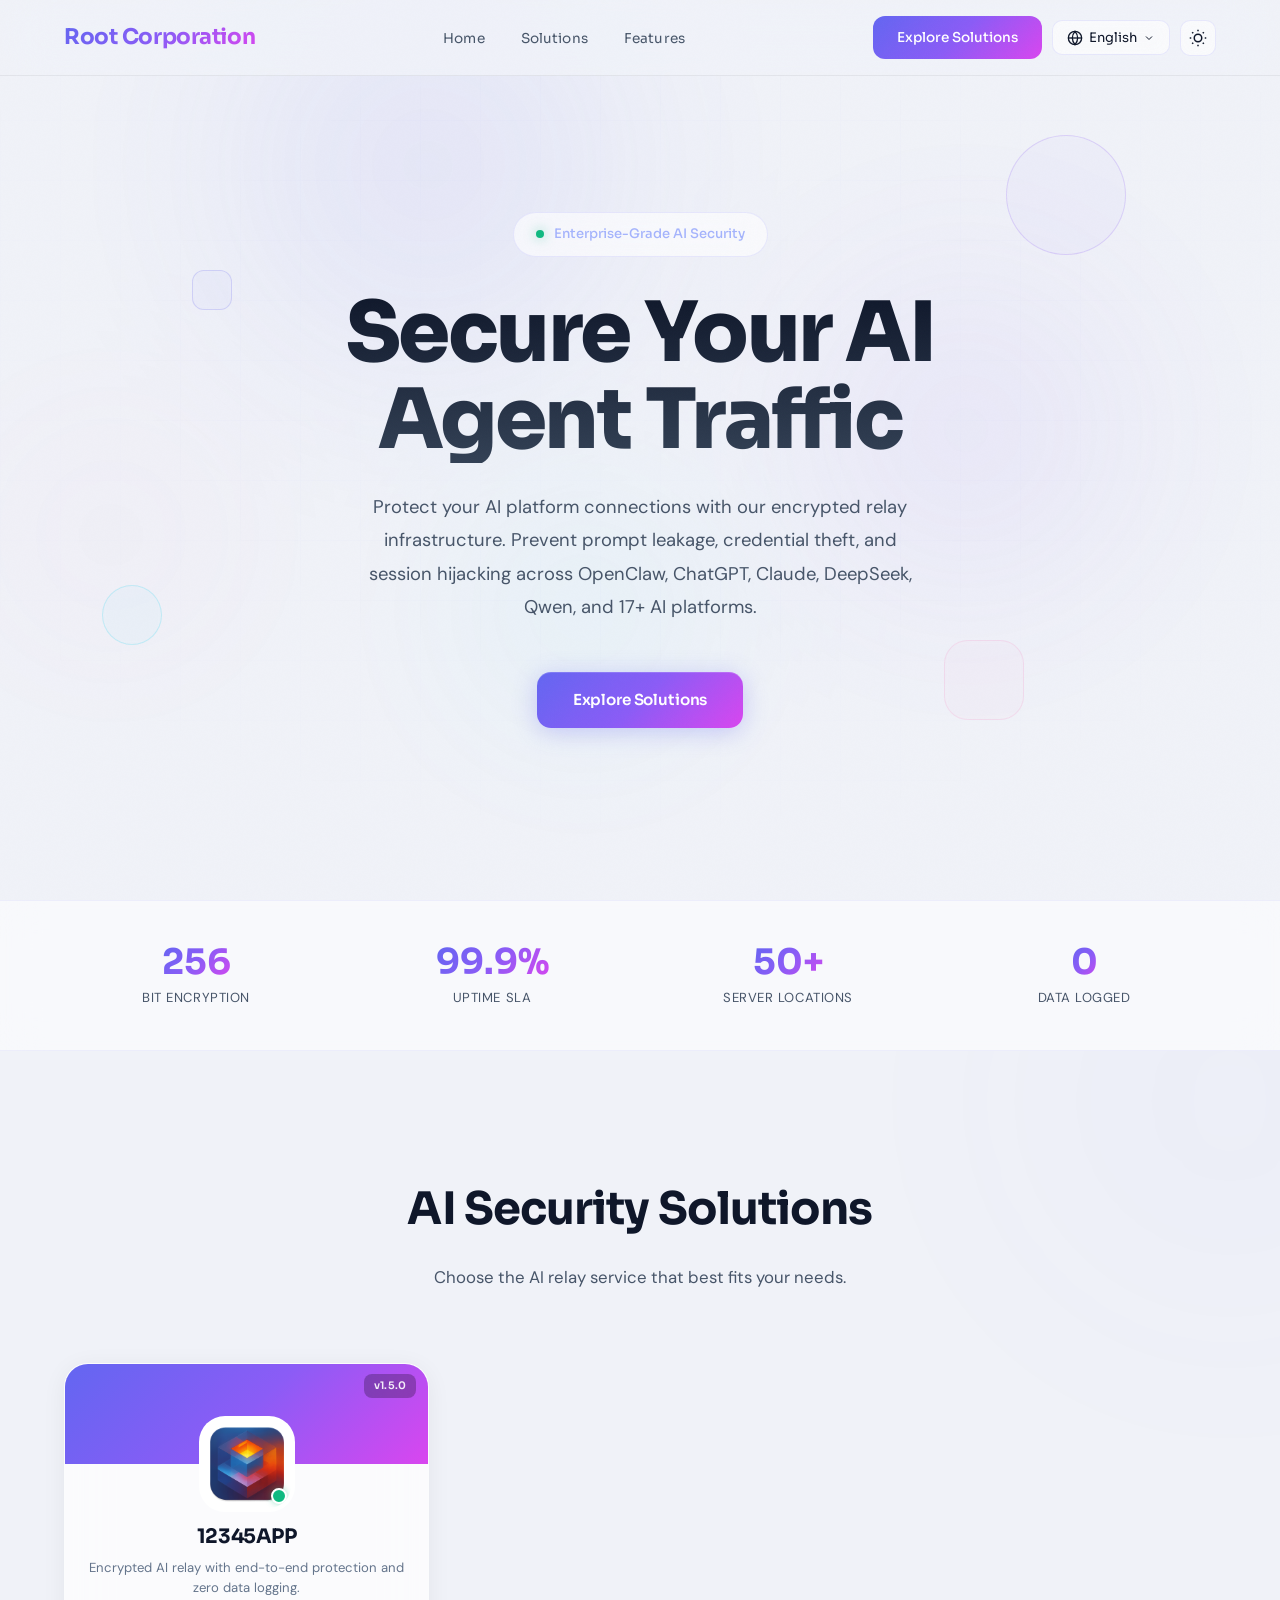
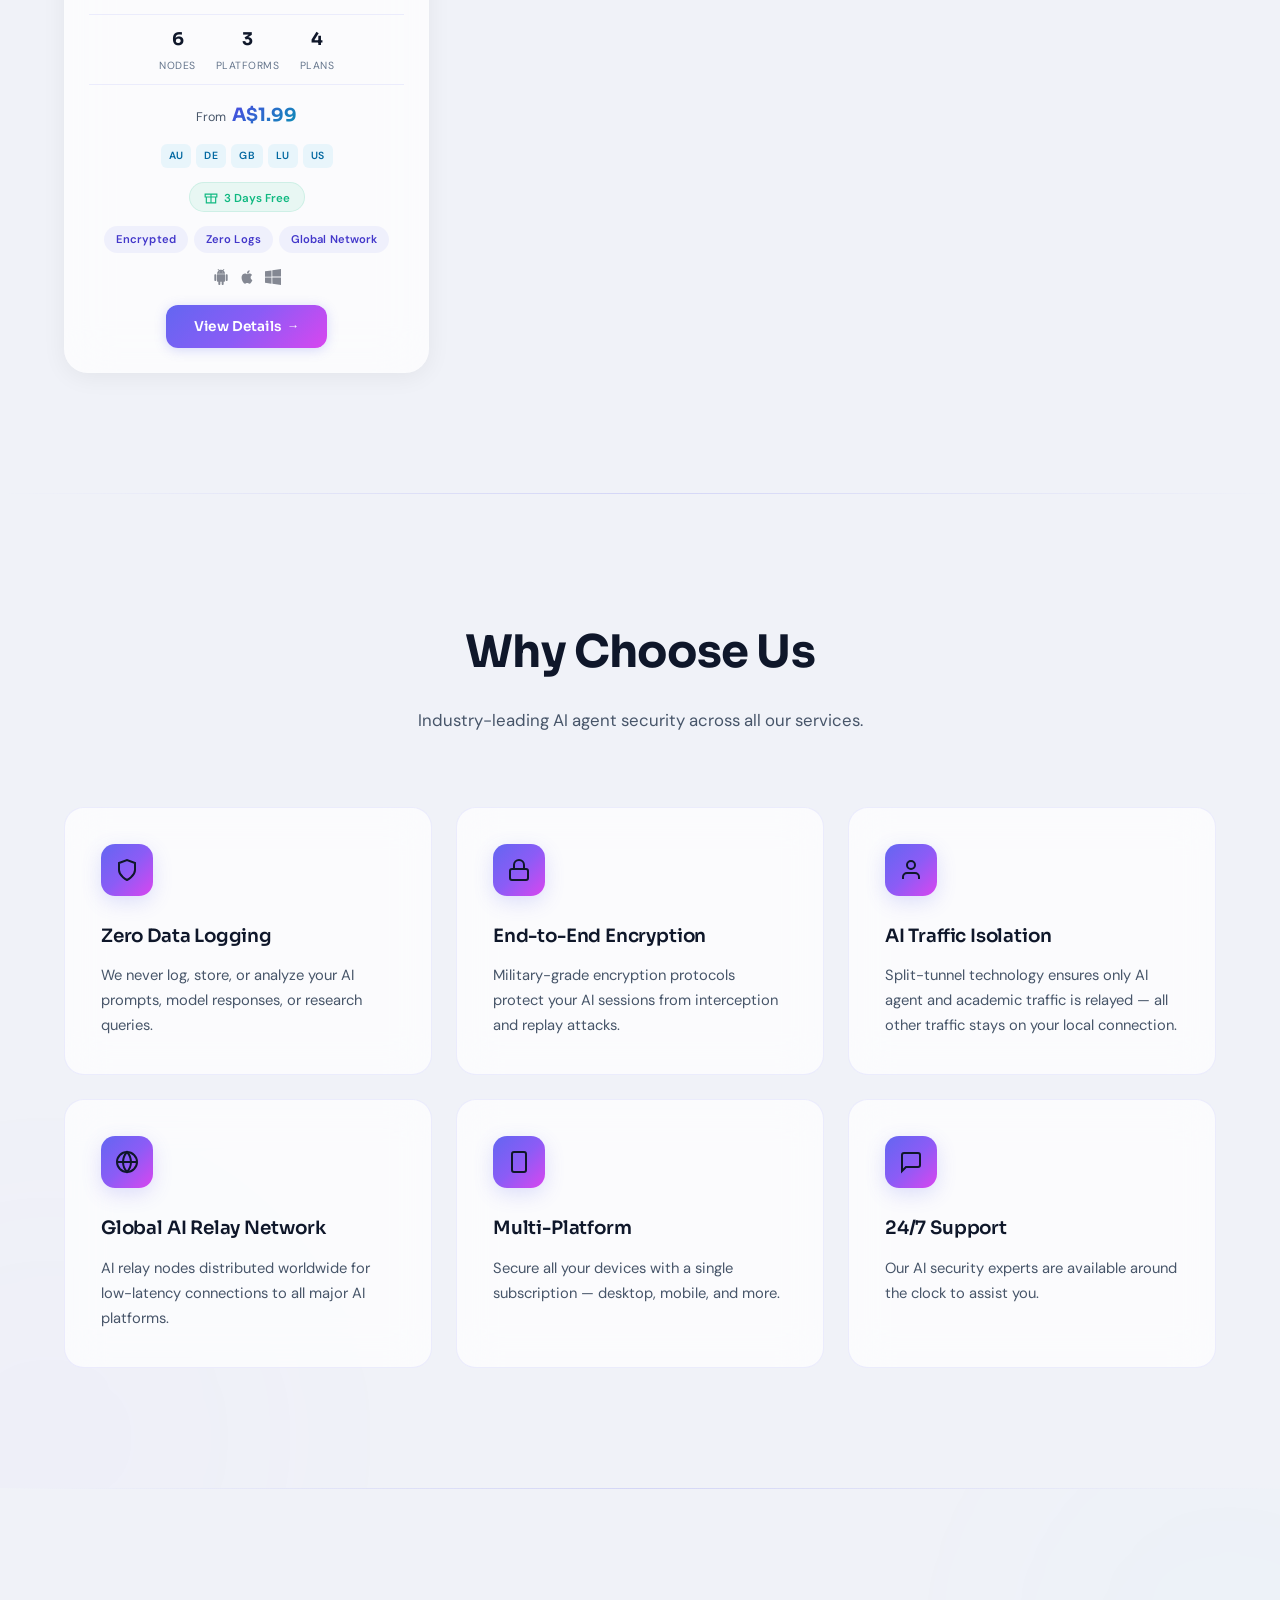
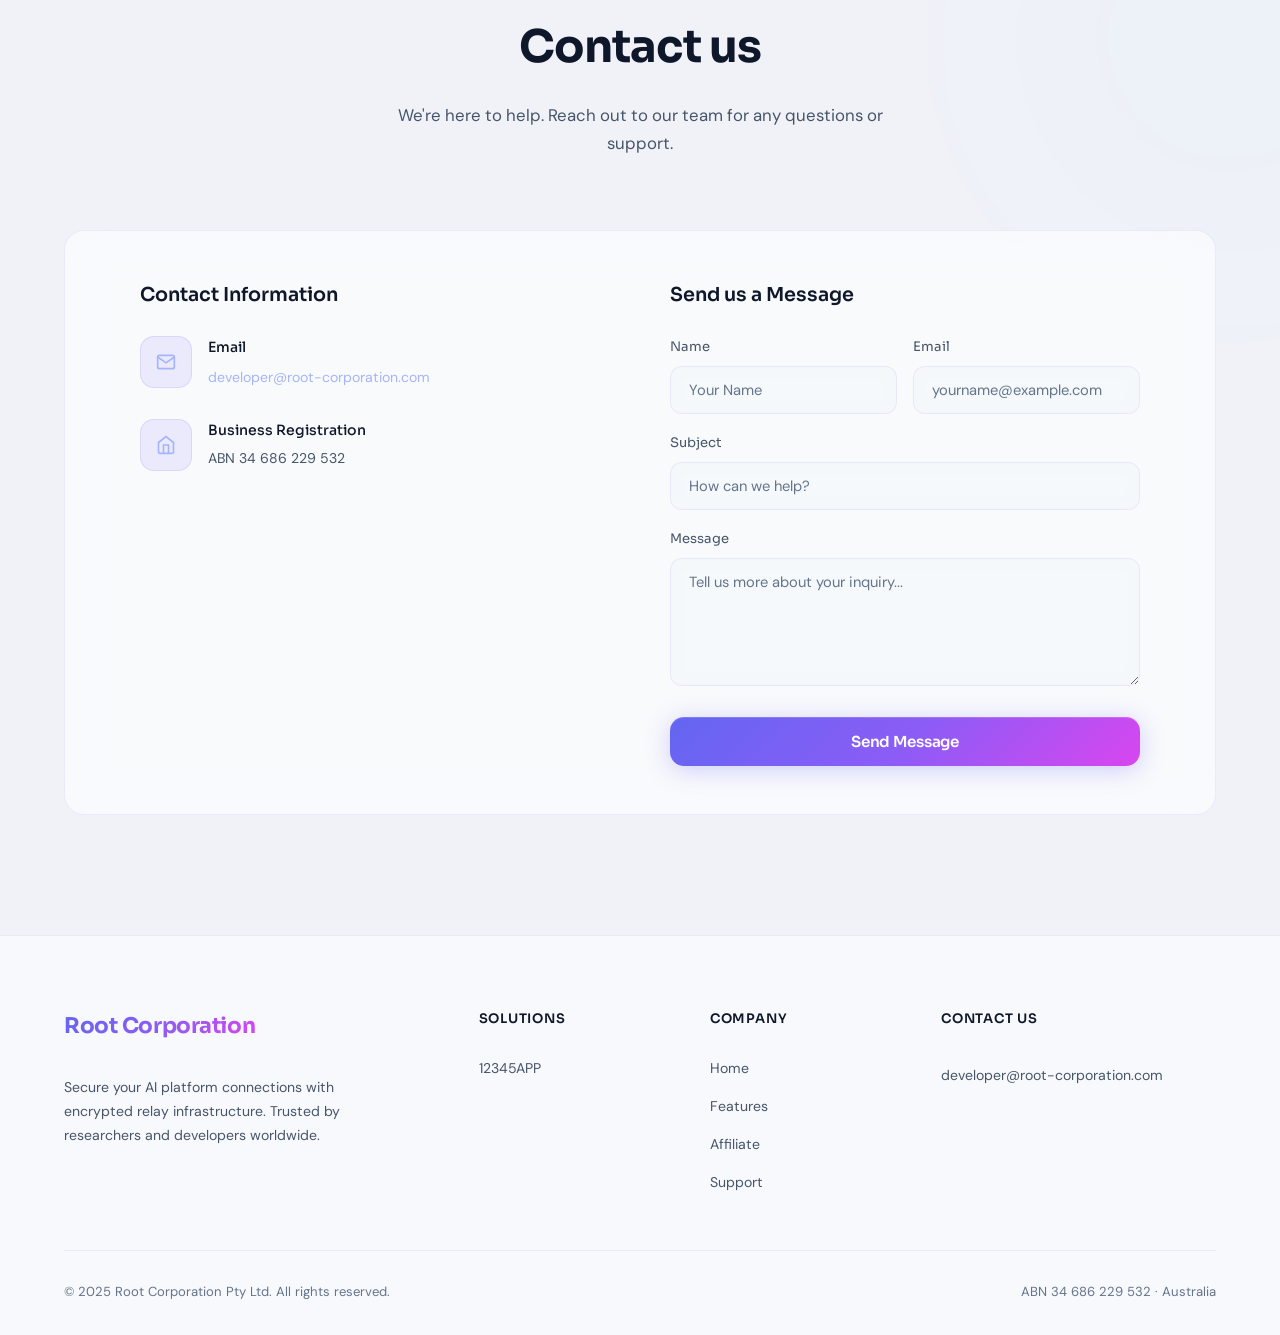
==== index.html @ 3317cfd2 "init" ====
<!DOCTYPE html>
<html lang="en">
<head>
    <meta charset="UTF-8">
    <meta name="viewport" content="width=device-width, initial-scale=1.0">
    <script>(function(){var t=localStorage.getItem('theme');if(!t){t=window.matchMedia('(prefers-color-scheme:light)').matches?'light':'dark'}document.documentElement.setAttribute('data-theme',t)})()</script>
    <title>Root Corporation - Privacy Protection Services</title>
    <link rel="icon" type="image/svg+xml" href="assets/logo.svg">
    <link rel="preconnect" href="https://fonts.googleapis.com">
    <link rel="preconnect" href="https://fonts.gstatic.com" crossorigin>
    <link href="https://fonts.googleapis.com/css2?family=Sora:wght@300;400;500;600;700;800&family=DM+Sans:ital,opsz,wght@0,9..40,300;0,9..40,400;0,9..40,500;1,9..40,300;1,9..40,400&display=swap" rel="stylesheet">
    <link rel="stylesheet" href="assets/shared.css">
    <style>
/* Light theme overrides (page-specific) */
[data-theme="light"] .trust-strip { background: rgba(255,255,255,0.5); border-color: rgba(99,102,241,0.08); }
[data-theme="light"] .feature-card,
[data-theme="light"] .app-card { background: rgba(255,255,255,0.7); }
[data-theme="light"] .contact-glass { background: rgba(255,255,255,0.6); }

/* Page-specific aurora blobs */
.aurora-blob-3 {
    width: 400px;
    height: 400px;
    background: radial-gradient(circle, rgba(34, 211, 238, 0.2) 0%, transparent 70%);
    bottom: 10%;
    left: 30%;
    animation: aurora3 20s ease-in-out infinite;
}

.aurora-blob-4 {
    width: 350px;
    height: 350px;
    background: radial-gradient(circle, rgba(244, 114, 182, 0.15) 0%, transparent 70%);
    top: 40%;
    left: -5%;
    animation: aurora4 25s ease-in-out infinite;
}

@keyframes aurora3 {
    0%, 100% { transform: translate(0, 0) scale(1); }
    33% { transform: translate(50px, -40px) scale(1.05); }
    66% { transform: translate(-60px, 20px) scale(1.1); }
}
@keyframes aurora4 {
    0%, 100% { transform: translate(0, 0) scale(1); }
    50% { transform: translate(70px, -50px) scale(1.2); }
}

/* Floating shapes */
.hero-shapes {
    position: absolute;
    inset: 0;
    pointer-events: none;
}

.float-shape {
    position: absolute;
    border-radius: 50%;
    border: 1px solid rgba(99, 102, 241, 0.15);
    backdrop-filter: blur(2px);
}

.float-shape-1 {
    width: 120px; height: 120px;
    top: 15%; right: 12%;
    animation: float1 12s ease-in-out infinite;
    border-color: rgba(139, 92, 246, 0.2);
    background: rgba(139, 92, 246, 0.03);
}
.float-shape-2 {
    width: 60px; height: 60px;
    top: 65%; left: 8%;
    animation: float2 10s ease-in-out infinite;
    border-color: rgba(34, 211, 238, 0.2);
    background: rgba(34, 211, 238, 0.03);
}
.float-shape-3 {
    width: 80px; height: 80px;
    bottom: 20%; right: 20%;
    animation: float3 14s ease-in-out infinite;
    border-color: rgba(244, 114, 182, 0.15);
    background: rgba(244, 114, 182, 0.03);
    border-radius: 24px;
}
.float-shape-4 {
    width: 40px; height: 40px;
    top: 30%; left: 15%;
    animation: float4 8s ease-in-out infinite;
    border-color: rgba(99, 102, 241, 0.2);
    background: rgba(99, 102, 241, 0.03);
    border-radius: 12px;
}

@keyframes float1 {
    0%, 100% { transform: translateY(0) rotate(0deg); }
    50% { transform: translateY(-30px) rotate(10deg); }
}
@keyframes float2 {
    0%, 100% { transform: translateY(0) rotate(0deg); }
    50% { transform: translateY(-20px) rotate(-15deg); }
}
@keyframes float3 {
    0%, 100% { transform: translateY(0) rotate(0deg); }
    50% { transform: translateY(-25px) rotate(8deg); }
}
@keyframes float4 {
    0%, 100% { transform: translateY(0) rotate(0deg); }
    50% { transform: translateY(-15px) rotate(-12deg); }
}

/* Hero Actions (page-specific) */
.hero-actions {
    display: flex;
    gap: 16px;
    justify-content: center;
    flex-wrap: wrap;
    animation: heroActions 1s ease-out 0.8s both;
}

@keyframes heroActions {
    from { opacity: 0; transform: translateY(20px); }
    to { opacity: 1; transform: translateY(0); }
}

/* Trust Strip */
.trust-strip {
    position: relative;
    padding: 40px 0;
    background: var(--glass);
    border-top: 1px solid var(--glass-border);
    border-bottom: 1px solid var(--glass-border);
    backdrop-filter: blur(20px);
    -webkit-backdrop-filter: blur(20px);
    overflow: hidden;
}

.trust-grid {
    display: grid;
    grid-template-columns: repeat(4, 1fr);
    gap: 32px;
    text-align: center;
}

.trust-item {
    display: flex;
    flex-direction: column;
    align-items: center;
    gap: 4px;
}

.trust-number {
    font-family: var(--font-display);
    font-size: 2.2rem;
    font-weight: 700;
    background: var(--gradient-1);
    -webkit-background-clip: text;
    -webkit-text-fill-color: transparent;
    background-clip: text;
    line-height: 1.2;
}

.trust-label {
    font-size: 0.82rem;
    color: var(--text-muted);
    font-weight: 400;
    letter-spacing: 0.04em;
    text-transform: uppercase;
}

/* Apps Grid */
#apps {
    background: transparent;
    overflow: hidden;
}

.apps-grid {
    display: grid;
    grid-template-columns: repeat(auto-fill, minmax(320px, 1fr));
    gap: 28px;
}

.app-card {
    position: relative;
    background: var(--bg-card);
    backdrop-filter: blur(24px);
    -webkit-backdrop-filter: blur(24px);
    border: 1px solid rgba(255, 255, 255, 0.06);
    border-radius: 24px;
    padding: 0;
    transition: all 0.45s cubic-bezier(0.4, 0, 0.2, 1);
    cursor: pointer;
    text-decoration: none;
    color: inherit;
    display: flex;
    flex-direction: column;
    align-items: center;
    overflow: hidden;
}

/* Animated gradient border on hover */
.app-card::before {
    content: '';
    position: absolute;
    inset: 0;
    border-radius: 24px;
    padding: 1.5px;
    background: conic-gradient(from var(--card-angle, 0deg), #6366f1, #8b5cf6, #d946ef, #22d3ee, #6366f1);
    mask: linear-gradient(#fff 0 0) content-box, linear-gradient(#fff 0 0);
    -webkit-mask: linear-gradient(#fff 0 0) content-box, linear-gradient(#fff 0 0);
    mask-composite: exclude;
    -webkit-mask-composite: xor;
    opacity: 0;
    transition: opacity 0.5s;
    animation: cardBorderSpin 4s linear infinite;
}

@keyframes cardBorderSpin {
    to { --card-angle: 360deg; }
}

@property --card-angle {
    syntax: '<angle>';
    initial-value: 0deg;
    inherits: false;
}

/* Mouse-follow spotlight */
.app-card::after {
    content: '';
    position: absolute;
    top: -50%;
    left: -50%;
    width: 200%;
    height: 200%;
    background: radial-gradient(circle at var(--mouse-x, 50%) var(--mouse-y, 50%), rgba(99, 102, 241, 0.08) 0%, transparent 50%);
    pointer-events: none;
    opacity: 0;
    transition: opacity 0.3s;
}

/* Shimmer sweep */
.app-card-shimmer {
    position: absolute;
    inset: 0;
    overflow: hidden;
    border-radius: 24px;
    pointer-events: none;
    z-index: 2;
}
.app-card-shimmer::after {
    content: '';
    position: absolute;
    top: 0;
    left: -100%;
    width: 60%;
    height: 100%;
    background: linear-gradient(90deg, transparent, rgba(99, 102, 241, 0.06), transparent);
    transform: skewX(-15deg);
}
.app-card:hover .app-card-shimmer::after {
    animation: shimmerSweep 1.2s ease-out;
}
@keyframes shimmerSweep {
    to { left: 200%; }
}

.app-card:hover {
    transform: translateY(-6px) scale(1.01);
    border-color: rgba(99, 102, 241, 0.1);
    box-shadow: 0 24px 64px -12px rgba(99, 102, 241, 0.15), 0 8px 20px -8px rgba(0,0,0,0.2);
}
.app-card:hover::before { opacity: 1; }
.app-card:hover::after { opacity: 1; }

/* Gradient banner header */
.app-card-banner {
    width: 100%;
    height: 100px;
    position: relative;
    z-index: 0;
}
.app-card:nth-child(3n+1) .app-card-banner { background: var(--gradient-1); }
.app-card:nth-child(3n+2) .app-card-banner { background: var(--gradient-2); }
.app-card:nth-child(3n+3) .app-card-banner { background: var(--gradient-3); }

/* Logo overlapping banner */
.app-card-logo {
    margin-top: -44px;
    position: relative;
    z-index: 1;
    display: flex;
    justify-content: center;
}

.app-icon {
    width: 88px;
    height: 88px;
    min-width: 88px;
    background: var(--bg-card-solid);
    border-radius: 22px;
    display: flex;
    align-items: center;
    justify-content: center;
    font-size: 2.2rem;
    overflow: hidden;
    box-shadow: 0 0 0 4px var(--bg-card-solid);
    transition: all 0.45s cubic-bezier(0.4, 0, 0.2, 1);
    position: relative;
    z-index: 1;
}
/* Gradient backdrop only for SVG fallback icons, not real logos */
.app-icon:has(svg) {
    background: var(--gradient-1);
}

.app-card:hover .app-icon {
    transform: scale(1.08) rotate(-3deg);
    box-shadow: 0 0 0 4px var(--bg-card-solid), 0 4px 16px rgba(99, 102, 241, 0.12);
}

.app-icon img {
    width: 100%;
    height: 100%;
    object-fit: cover;
}

.app-card-body {
    flex: 1;
    min-width: 0;
    position: relative;
    z-index: 1;
    text-align: center;
    padding: 16px 24px 24px;
}

.app-card h3 {
    font-family: var(--font-display);
    font-size: 1.25rem;
    font-weight: 700;
    margin-bottom: 8px;
    letter-spacing: -0.02em;
    line-height: 1.3;
}

.app-card .app-desc {
    font-size: 0.82rem;
    color: var(--text-dim);
    margin-bottom: 16px;
    line-height: 1.5;
}

.app-card .app-hash { font-family: 'DM Mono', monospace; font-size: 0.7rem; color: var(--text-dim); word-break: break-all; margin-bottom: 12px; }

/* Feature badges */
.app-badges {
    display: flex;
    flex-wrap: wrap;
    justify-content: center;
    gap: 6px;
    margin-bottom: 16px;
}
.app-badge {
    font-size: 0.7rem;
    font-weight: 600;
    padding: 4px 12px;
    border-radius: 50px;
    background: rgba(99, 102, 241, 0.1);
    color: #a5b4fc;
    letter-spacing: 0.01em;
    white-space: nowrap;
}

/* Platform icons */
.app-platforms {
    display: flex;
    justify-content: center;
    gap: 10px;
    margin-bottom: 20px;
    opacity: 0.5;
}
.app-platforms svg {
    width: 16px;
    height: 16px;
}

/* Version tag on banner */
.app-version-tag {
    position: absolute;
    top: 10px;
    right: 12px;
    font-family: var(--font-display);
    font-size: 0.65rem;
    font-weight: 600;
    padding: 3px 10px;
    border-radius: 8px;
    background: rgba(0, 0, 0, 0.35);
    color: rgba(255, 255, 255, 0.9);
    backdrop-filter: blur(8px);
    letter-spacing: 0.02em;
    z-index: 1;
}

/* Stats row */
.app-stats-row {
    display: flex;
    justify-content: center;
    gap: 20px;
    margin-bottom: 14px;
    padding: 10px 0;
    border-top: 1px solid var(--border);
    border-bottom: 1px solid var(--border);
}
.app-stat {
    display: flex;
    flex-direction: column;
    align-items: center;
    gap: 2px;
}
.app-stat-value {
    font-family: var(--font-display);
    font-size: 1.1rem;
    font-weight: 700;
    color: var(--text);
}
.app-stat-label {
    font-size: 0.65rem;
    color: var(--text-dim);
    text-transform: uppercase;
    letter-spacing: 0.05em;
}

/* Pricing highlight */
.app-price-highlight {
    display: flex;
    align-items: baseline;
    justify-content: center;
    gap: 6px;
    margin-bottom: 14px;
    font-size: 0.78rem;
    color: var(--text-muted);
}
.app-price-value {
    font-family: var(--font-display);
    font-size: 1.15rem;
    font-weight: 700;
    background: var(--gradient-3);
    -webkit-background-clip: text;
    -webkit-text-fill-color: transparent;
    background-clip: text;
}

/* Server location badges */
.app-server-badges {
    display: flex;
    flex-wrap: wrap;
    justify-content: center;
    gap: 5px;
    margin-bottom: 14px;
}
.app-node-badge {
    font-size: 0.65rem;
    font-weight: 600;
    padding: 3px 8px;
    border-radius: 6px;
    background: rgba(34, 211, 238, 0.1);
    color: var(--accent);
    letter-spacing: 0.04em;
    text-transform: uppercase;
}
.app-node-more {
    font-size: 0.65rem;
    font-weight: 500;
    padding: 3px 8px;
    border-radius: 6px;
    background: rgba(99, 102, 241, 0.08);
    color: var(--text-dim);
}

/* Bonus teaser */
.app-bonus-teaser {
    display: inline-flex;
    align-items: center;
    gap: 6px;
    margin-bottom: 14px;
    padding: 7px 14px;
    border-radius: 50px;
    background: rgba(16, 185, 129, 0.1);
    border: 1px solid rgba(16, 185, 129, 0.15);
}
.app-bonus-teaser svg {
    flex-shrink: 0;
    width: 14px;
    height: 14px;
    display: block;
    color: var(--success);
}
.app-bonus-text {
    font-size: 0.72rem;
    font-weight: 600;
    color: var(--success);
    line-height: 1;
    transform: translateY(2px);
}

/* CTA button */
.app-card .app-cta {
    display: inline-flex;
    align-items: center;
    justify-content: center;
    gap: 6px;
    color: #fff;
    font-family: var(--font-display);
    font-weight: 600;
    font-size: 0.85rem;
    padding: 10px 28px;
    border-radius: 12px;
    background: var(--gradient-1);
    border: none;
    transition: all 0.3s cubic-bezier(0.4, 0, 0.2, 1);
    letter-spacing: 0.01em;
    box-shadow: 0 2px 12px rgba(99, 102, 241, 0.25);
}
.app-card .app-cta::after {
    content: '\2192';
    transition: transform 0.3s cubic-bezier(0.4, 0, 0.2, 1);
    font-size: 0.9em;
}
.app-card:hover .app-cta {
    box-shadow: 0 4px 20px rgba(99, 102, 241, 0.4);
    filter: brightness(1.1);
}
.app-card:hover .app-cta::after { transform: translateX(4px); }

/* Status dot on card */
.app-card .app-icon::after {
    content: '';
    position: absolute;
    bottom: 4px;
    right: 4px;
    width: 12px;
    height: 12px;
    border-radius: 50%;
    background: var(--success);
    border: 2px solid var(--bg-card-solid);
    box-shadow: 0 0 6px rgba(16, 185, 129, 0.4);
    z-index: 2;
}

/* Light theme card overrides */
[data-theme="light"] .app-badge {
    background: rgba(99, 102, 241, 0.08);
    color: #4338ca;
}
[data-theme="light"] .app-card .app-icon {
    box-shadow: 0 0 0 4px #ffffff;
}
[data-theme="light"] .app-card:hover .app-icon {
    box-shadow: 0 0 0 4px #ffffff, 0 4px 16px rgba(99, 102, 241, 0.12);
}
[data-theme="light"] .app-card {
    box-shadow: 0 4px 24px rgba(0,0,0,0.06);
}
[data-theme="light"] .app-node-badge {
    background: rgba(14, 165, 233, 0.08);
    color: #0369a1;
}
[data-theme="light"] .app-bonus-teaser {
    background: rgba(16, 185, 129, 0.08);
    border-color: rgba(16, 185, 129, 0.12);
}
[data-theme="light"] .app-price-value {
    background: linear-gradient(135deg, #4f46e5 0%, #0891b2 100%);
    -webkit-background-clip: text;
    background-clip: text;
}
[data-theme="light"] .app-version-tag {
    background: rgba(0, 0, 0, 0.25);
}

/* Features */
#features {
    background: transparent;
    overflow: hidden;
}

.features-grid {
    display: grid;
    grid-template-columns: repeat(auto-fit, minmax(340px, 1fr));
    gap: 24px;
}

.feature-card {
    position: relative;
    background: var(--bg-card);
    backdrop-filter: blur(20px);
    -webkit-backdrop-filter: blur(20px);
    border: 1px solid var(--border);
    border-radius: var(--radius);
    padding: 36px;
    transition: all 0.4s cubic-bezier(0.4, 0, 0.2, 1);
    overflow: hidden;
}

.feature-card::before {
    content: '';
    position: absolute;
    inset: 0;
    border-radius: var(--radius);
    padding: 1px;
    background: linear-gradient(135deg, transparent 0%, rgba(99, 102, 241, 0.3) 50%, rgba(139, 92, 246, 0.2) 100%);
    mask: linear-gradient(#fff 0 0) content-box, linear-gradient(#fff 0 0);
    -webkit-mask: linear-gradient(#fff 0 0) content-box, linear-gradient(#fff 0 0);
    mask-composite: exclude;
    -webkit-mask-composite: xor;
    opacity: 0;
    transition: opacity 0.4s;
}

.feature-card:hover {
    transform: translateY(-6px);
    border-color: rgba(99, 102, 241, 0.25);
    box-shadow: var(--glow);
}
.feature-card:hover::before { opacity: 1; }

.feature-icon {
    width: 52px; height: 52px;
    background: var(--gradient-1);
    border-radius: 14px;
    display: flex;
    align-items: center;
    justify-content: center;
    font-size: 1.5rem;
    margin-bottom: 24px;
    box-shadow: 0 6px 20px rgba(99, 102, 241, 0.2);
    transition: transform 0.4s cubic-bezier(0.4, 0, 0.2, 1);
}

.feature-card:hover .feature-icon { transform: scale(1.08) rotate(-3deg); }

.feature-card h3 {
    font-family: var(--font-display);
    font-size: 1.15rem;
    font-weight: 600;
    margin-bottom: 12px;
    letter-spacing: -0.01em;
}
.feature-card p { color: var(--text-muted); font-size: 0.92rem; line-height: 1.7; }

/* Contact */
#contact {
    position: relative;
    overflow: hidden;
}

.contact-glass {
    background: var(--bg-card);
    backdrop-filter: blur(20px);
    -webkit-backdrop-filter: blur(20px);
    border: 1px solid var(--border);
    border-radius: var(--radius);
    padding: 48px;
}

.contact-grid {
    display: grid;
    grid-template-columns: 1fr 1fr;
    gap: 60px;
    max-width: 1000px;
    margin: 0 auto;
}

.contact-info-item {
    display: flex;
    gap: 16px;
    align-items: flex-start;
}

.contact-icon {
    width: 52px;
    height: 52px;
    background: rgba(99, 102, 241, 0.1);
    border: 1px solid rgba(99, 102, 241, 0.15);
    border-radius: 14px;
    display: flex;
    align-items: center;
    justify-content: center;
    flex-shrink: 0;
    color: var(--primary-light);
    transition: all 0.3s;
}

.contact-info-item:hover .contact-icon {
    background: rgba(99, 102, 241, 0.15);
    border-color: rgba(99, 102, 241, 0.3);
    transform: scale(1.05);
}

.contact-label {
    font-family: var(--font-display);
    font-size: 0.88rem;
    color: var(--text);
    margin-bottom: 4px;
    font-weight: 500;
}

.contact-value {
    color: var(--primary-light);
    text-decoration: none;
    font-size: 0.88rem;
    transition: color 0.2s;
}

.contact-value:hover { color: var(--accent); }

.contact-form-title {
    font-family: var(--font-display);
    font-size: 1.2rem;
    font-weight: 600;
    margin-bottom: 24px;
    color: var(--text);
}

.contact-info-title {
    font-family: var(--font-display);
    font-size: 1.2rem;
    font-weight: 600;
    margin-bottom: 24px;
    color: var(--text);
}

.form-group label {
    display: block;
    font-family: var(--font-display);
    font-size: 0.82rem;
    color: var(--text-muted);
    margin-bottom: 8px;
    font-weight: 400;
}

.form-input {
    width: 100%;
    padding: 13px 18px;
    background: rgba(5, 5, 10, 0.4);
    border: 1px solid var(--border);
    border-radius: 12px;
    color: var(--text);
    font-family: var(--font-body);
    font-size: 0.92rem;
    transition: all 0.3s;
    backdrop-filter: blur(8px);
}

[data-theme="light"] .form-input {
    background: rgba(241, 245, 249, 0.6);
}

.form-input:focus {
    outline: none;
    border-color: var(--primary) !important;
    box-shadow: 0 0 0 3px rgba(99, 102, 241, 0.1);
}

.form-input::placeholder {
    color: var(--text-dim);
}

/* Section divider */
.section-divider {
    height: 1px;
    background: linear-gradient(90deg, transparent 0%, var(--border-strong) 50%, transparent 100%);
    margin: 0;
    border: none;
}

/* Responsive */
@media (max-width: 900px) {
    .contact-grid {
        grid-template-columns: 1fr !important;
    }
    .trust-grid {
        grid-template-columns: repeat(2, 1fr);
        gap: 24px;
    }
}

@media (max-width: 768px) {
    .float-shape { display: none; }

    .apps-grid { grid-template-columns: 1fr; gap: 16px; }
    .app-card-banner { height: 80px; }
    .app-card-logo { margin-top: -36px; }
    .app-icon { width: 72px; height: 72px; min-width: 72px; font-size: 1.8rem; border-radius: 18px; }
    .app-card h3 { font-size: 1.1rem; }
    .app-card-body { padding: 12px 16px 20px; }
    .app-card .app-cta { width: 100%; }
    .app-stats-row { gap: 14px; }
    .app-stat-value { font-size: 0.95rem; }
    .app-price-value { font-size: 1rem; }

    .features-grid { grid-template-columns: 1fr; gap: 16px; }
    .feature-card { padding: 28px; }

    .trust-strip { padding: 32px 0; }
    .trust-number { font-size: 1.7rem; }
    .trust-label { font-size: 0.72rem; }

    .contact-glass { padding: 28px; }
}

@media (max-width: 480px) {
    .hero h1 { font-size: 1.9rem; }
    .section-header h2 { font-size: 1.5rem; }
    .trust-grid { grid-template-columns: repeat(2, 1fr); gap: 16px; }
}

/* RTL Support (page-specific) */
html[dir="rtl"] .app-card .app-cta::after {
    content: '\2190';
}

html[dir="rtl"] .app-card:hover .app-cta::after {
    transform: translateX(-4px);
}

html[dir="rtl"] .app-version-tag {
    right: auto;
    left: 12px;
}

html[dir="rtl"] .feature-card {
    text-align: right;
}
    </style>
</head>
<body>
    <!-- Noise overlay -->
    <div class="noise-overlay" aria-hidden="true"></div>

    <!-- Navigation -->
    <nav>
        <div class="container">
            <a href="index.html" class="logo">Root Corporation</a>
            <ul class="nav-links">
                <li><a href="index.html" data-i18n="nav.home">Home</a></li>
                <li><a href="#apps" data-i18n="nav.solutions">Solutions</a></li>
                <li><a href="#features" data-i18n="nav.features">Features</a></li>
            </ul>
            <div class="nav-actions">
            <a href="#apps" class="nav-cta" data-i18n="nav.exploreSolutions">Explore Solutions</a>
            <div class="lang-switcher">
                <button class="lang-switcher-toggle" aria-label="Select language">
                    <svg width="16" height="16" viewBox="0 0 24 24" fill="none" stroke="currentColor" stroke-width="2"><circle cx="12" cy="12" r="10"/><line x1="2" y1="12" x2="22" y2="12"/><path d="M12 2a15.3 15.3 0 0 1 4 10 15.3 15.3 0 0 1-4 10 15.3 15.3 0 0 1-4-10 15.3 15.3 0 0 1 4-10z"/></svg>
                    <span class="lang-switcher-current">English</span>
                    <svg width="12" height="12" viewBox="0 0 24 24" fill="none" stroke="currentColor" stroke-width="2"><path d="M6 9l6 6 6-6"/></svg>
                </button>
                <div class="lang-dropdown">
                    <button class="lang-option active" data-locale="en">English</button>
                    <button class="lang-option" data-locale="fil">Filipino</button>
                    <button class="lang-option" data-locale="fr">Français</button>
                    <button class="lang-option" data-locale="de">Deutsch</button>
                    <button class="lang-option" data-locale="id">Bahasa Indonesia</button>
                    <button class="lang-option" data-locale="it">Italiano</button>
                    <button class="lang-option" data-locale="jv">Basa Jawa</button>
                    <button class="lang-option" data-locale="ms">Bahasa Melayu</button>
                    <button class="lang-option" data-locale="pt">Português</button>
                    <button class="lang-option" data-locale="es">Español</button>
                    <button class="lang-option" data-locale="tr">Türkçe</button>
                    <button class="lang-option" data-locale="vi">Tiếng Việt</button>
                    <button class="lang-option" data-locale="zh-sg">简体中文（新加坡）</button>
                    <button class="lang-option" data-locale="zh-tw">繁體中文</button>
                    <button class="lang-option" data-locale="zh-hk">粵語</button>
                    <button class="lang-option" data-locale="bn">বাংলা</button>
                    <button class="lang-option" data-locale="my">မြန်မာဘာသာ</button>
                    <button class="lang-option" data-locale="km">ភាសាខ្មែរ</button>
                    <button class="lang-option" data-locale="hi">हिन्दी</button>
                    <button class="lang-option" data-locale="ja">日本語</button>
                    <button class="lang-option" data-locale="ko">한국어</button>
                    <button class="lang-option" data-locale="ru">Русский</button>
                    <button class="lang-option" data-locale="ta">தமிழ்</button>
                    <button class="lang-option" data-locale="te">తెలుగు</button>
                    <button class="lang-option" data-locale="th">ไทย</button>
                    <button class="lang-option" data-locale="ar">العربية</button>
                    <button class="lang-option" data-locale="fa">فارسی</button>
                    <button class="lang-option" data-locale="ur">اردو</button>
                </div>
            </div>
            <button class="theme-toggle desktop-only" id="theme-toggle" aria-label="Toggle theme">
                <svg class="theme-icon-dark" width="18" height="18" viewBox="0 0 24 24" fill="none" stroke="currentColor" stroke-width="2"><path d="M21 12.79A9 9 0 1 1 11.21 3 7 7 0 0 0 21 12.79z"/></svg>
                <svg class="theme-icon-light" width="18" height="18" viewBox="0 0 24 24" fill="none" stroke="currentColor" stroke-width="2"><circle cx="12" cy="12" r="5"/><line x1="12" y1="1" x2="12" y2="3"/><line x1="12" y1="21" x2="12" y2="23"/><line x1="4.22" y1="4.22" x2="5.64" y2="5.64"/><line x1="18.36" y1="18.36" x2="19.78" y2="19.78"/><line x1="1" y1="12" x2="3" y2="12"/><line x1="21" y1="12" x2="23" y2="12"/><line x1="4.22" y1="19.78" x2="5.64" y2="18.36"/><line x1="18.36" y1="5.64" x2="19.78" y2="4.22"/></svg>
            </button>
            </div>
            <div class="mobile-nav-actions">
            <button class="theme-toggle mobile-only" id="theme-toggle-nav" aria-label="Toggle theme">
                <svg class="theme-icon-dark" width="18" height="18" viewBox="0 0 24 24" fill="none" stroke="currentColor" stroke-width="2"><path d="M21 12.79A9 9 0 1 1 11.21 3 7 7 0 0 0 21 12.79z"/></svg>
                <svg class="theme-icon-light" width="18" height="18" viewBox="0 0 24 24" fill="none" stroke="currentColor" stroke-width="2"><circle cx="12" cy="12" r="5"/><line x1="12" y1="1" x2="12" y2="3"/><line x1="12" y1="21" x2="12" y2="23"/><line x1="4.22" y1="4.22" x2="5.64" y2="5.64"/><line x1="18.36" y1="18.36" x2="19.78" y2="19.78"/><line x1="1" y1="12" x2="3" y2="12"/><line x1="21" y1="12" x2="23" y2="12"/><line x1="4.22" y1="19.78" x2="5.64" y2="18.36"/><line x1="18.36" y1="5.64" x2="19.78" y2="4.22"/></svg>
            </button>
            <button class="mobile-menu-btn" id="mobile-menu-btn" data-i18n-aria="nav.menu" aria-label="Menu">
                <svg width="24" height="24" viewBox="0 0 24 24" fill="none" stroke="currentColor" stroke-width="2">
                    <line x1="3" y1="6" x2="21" y2="6"/>
                    <line x1="3" y1="12" x2="21" y2="12"/>
                    <line x1="3" y1="18" x2="21" y2="18"/>
                </svg>
            </button>
            </div>
        </div>
    </nav>

    <!-- Mobile Menu -->
    <div class="mobile-menu" id="mobile-menu">
        <a href="index.html" class="mobile-menu-link" data-i18n="nav.home">Home</a>
        <a href="#apps" class="mobile-menu-link" data-i18n="nav.solutions">Solutions</a>
        <a href="#features" class="mobile-menu-link" data-i18n="nav.features">Features</a>
        <a href="#contact" class="mobile-menu-link" data-i18n="contact.title">Contact</a>
        <!-- Mobile Language Switcher -->
        <div class="lang-switcher">
            <button class="lang-switcher-toggle" aria-label="Select language">
                <svg width="16" height="16" viewBox="0 0 24 24" fill="none" stroke="currentColor" stroke-width="2"><circle cx="12" cy="12" r="10"/><line x1="2" y1="12" x2="22" y2="12"/><path d="M12 2a15.3 15.3 0 0 1 4 10 15.3 15.3 0 0 1-4 10 15.3 15.3 0 0 1-4-10 15.3 15.3 0 0 1 4-10z"/></svg>
                <span class="lang-switcher-current">English</span>
                <svg width="12" height="12" viewBox="0 0 24 24" fill="none" stroke="currentColor" stroke-width="2"><path d="M6 9l6 6 6-6"/></svg>
            </button>
            <div class="lang-dropdown">
                <button class="lang-option active" data-locale="en">English</button>
                <button class="lang-option" data-locale="fil">Filipino</button>
                <button class="lang-option" data-locale="fr">Français</button>
                <button class="lang-option" data-locale="de">Deutsch</button>
                <button class="lang-option" data-locale="id">Bahasa Indonesia</button>
                <button class="lang-option" data-locale="it">Italiano</button>
                <button class="lang-option" data-locale="jv">Basa Jawa</button>
                <button class="lang-option" data-locale="ms">Bahasa Melayu</button>
                <button class="lang-option" data-locale="pt">Português</button>
                <button class="lang-option" data-locale="es">Español</button>
                <button class="lang-option" data-locale="tr">Türkçe</button>
                <button class="lang-option" data-locale="vi">Tiếng Việt</button>
                <button class="lang-option" data-locale="zh-sg">简体中文（新加坡）</button>
                <button class="lang-option" data-locale="zh-tw">繁體中文</button>
                <button class="lang-option" data-locale="zh-hk">粵語</button>
                <button class="lang-option" data-locale="bn">বাংলা</button>
                <button class="lang-option" data-locale="my">မြန်မာဘာသာ</button>
                <button class="lang-option" data-locale="km">ភាសាខ្មែរ</button>
                <button class="lang-option" data-locale="hi">हिन्दी</button>
                <button class="lang-option" data-locale="ja">日本語</button>
                <button class="lang-option" data-locale="ko">한국어</button>
                <button class="lang-option" data-locale="ru">Русский</button>
                <button class="lang-option" data-locale="ta">தமிழ்</button>
                <button class="lang-option" data-locale="te">తెలుగు</button>
                <button class="lang-option" data-locale="th">ไทย</button>
                <button class="lang-option" data-locale="ar">العربية</button>
                <button class="lang-option" data-locale="fa">فارسی</button>
                <button class="lang-option" data-locale="ur">اردو</button>
            </div>
        </div>
        <a href="#apps" class="mobile-cta mobile-menu-link" data-i18n="nav.getStarted">Get Started</a>
    </div>

    <!-- Hero -->
    <section class="hero">
        <!-- Aurora background -->
        <div class="hero-aurora" aria-hidden="true">
            <div class="aurora-blob aurora-blob-1"></div>
            <div class="aurora-blob aurora-blob-2"></div>
            <div class="aurora-blob aurora-blob-3"></div>
            <div class="aurora-blob aurora-blob-4"></div>
        </div>
        <!-- Grid pattern -->
        <div class="hero-grid" aria-hidden="true"></div>
        <!-- Floating shapes -->
        <div class="hero-shapes" aria-hidden="true">
            <div class="float-shape float-shape-1"></div>
            <div class="float-shape float-shape-2"></div>
            <div class="float-shape float-shape-3"></div>
            <div class="float-shape float-shape-4"></div>
        </div>

        <div class="container">
            <div class="hero-badge">
                <span data-i18n="hero.badge">Enterprise-Grade Security</span>
            </div>
            <h1 data-i18n-html="hero.title">Your Privacy<br>Is Our Priority</h1>
            <p data-i18n="hero.description">Protect your digital footprint with our advanced privacy protection solutions. Take control of your online identity and browse with confidence.</p>
            <div class="hero-actions">
                <a href="#apps" class="btn btn-primary" data-i18n="hero.cta">Explore Solutions</a>
            </div>
        </div>
    </section>

    <!-- Trust Strip -->
    <div class="trust-strip">
        <div class="container">
            <div class="trust-grid">
                <div class="trust-item reveal">
                    <span class="trust-number" data-count="256">0</span>
                    <span class="trust-label">Bit Encryption</span>
                </div>
                <div class="trust-item reveal reveal-delay-1">
                    <span class="trust-number" data-count="99.9" data-suffix="%">0</span>
                    <span class="trust-label">Uptime SLA</span>
                </div>
                <div class="trust-item reveal reveal-delay-2">
                    <span class="trust-number" data-count="50" data-suffix="+">0</span>
                    <span class="trust-label">Server Locations</span>
                </div>
                <div class="trust-item reveal reveal-delay-3">
                    <span class="trust-number" data-count="0">0</span>
                    <span class="trust-label">Data Logged</span>
                </div>
            </div>
        </div>
    </div>

    <!-- Apps Section -->
    <section id="apps">
        <div class="section-glow" style="background: rgba(99, 102, 241, 0.15); top: -200px; right: -200px;" aria-hidden="true"></div>
        <div class="container">
            <div class="section-header reveal">
                <h2 data-i18n="apps.title">Privacy Solutions</h2>
                <p data-i18n="apps.description">Choose the privacy protection service that best fits your needs.</p>
            </div>
            <div id="apps-grid" class="apps-grid"><a href="RqWhZb7hdJnt9a+y+zr+Q7Ojgi4JPAyoHzcWBJZa8bk=.html" class="app-card reveal">
    <div class="app-card-shimmer"></div>
    <div class="app-card-banner">
        <span class="app-version-tag">v1.5.0</span>
    </div>
    <div class="app-card-logo">
        <div class="app-icon"><img src="[data-uri]" alt="12345APP"></div>
    </div>
    <div class="app-card-body">
        <h3>12345APP</h3>
        <p class="app-desc" data-i18n="apps.cardDesc">Advanced privacy protection with end-to-end encryption and zero data logging.</p>
        <div class="app-stats-row">
            <div class="app-stat">
                <span class="app-stat-value">6</span>
                <span class="app-stat-label" data-i18n="apps.statNodes">Nodes</span>
            </div>
            <div class="app-stat">
                <span class="app-stat-value">3</span>
                <span class="app-stat-label" data-i18n="apps.statPlatforms">Platforms</span>
            </div>
            <div class="app-stat">
                <span class="app-stat-value">4</span>
                <span class="app-stat-label" data-i18n="apps.statPlans">Plans</span>
            </div>
        </div>
        <div class="app-price-highlight">
            <span data-i18n="apps.fromPrice">From</span>
            <span class="app-price-value">A$1.99</span>
        </div>
        <div class="app-server-badges"><span class="app-node-badge">AU</span><span class="app-node-badge">DE</span><span class="app-node-badge">GB</span><span class="app-node-badge">LU</span><span class="app-node-badge">US</span></div>
        <div class="app-bonus-teaser"><svg width="14" height="14" viewBox="0 0 24 24" fill="none" stroke="currentColor" stroke-width="2"><path d="M20 12v10H4V12"/><path d="M2 7h20v5H2z"/><path d="M12 22V7"/></svg><span class="app-bonus-text">3 <span data-i18n="apps.bonusDaysFree">Days Free</span></span></div>
        <div class="app-badges">
            <span class="app-badge" data-i18n="apps.badgeEncrypted">Encrypted</span>
            <span class="app-badge" data-i18n="apps.badgeZeroLogs">Zero Logs</span>
            <span class="app-badge" data-i18n="apps.badgeGlobal">Global Network</span>
        </div>
        <div class="app-platforms"><svg viewBox="0 0 24 24" fill="currentColor"><path d="M6 18c0 .55.45 1 1 1h1v3.5c0 .83.67 1.5 1.5 1.5s1.5-.67 1.5-1.5V19h2v3.5c0 .83.67 1.5 1.5 1.5s1.5-.67 1.5-1.5V19h1c.55 0 1-.45 1-1V8H6v10zM3.5 8C2.67 8 2 8.67 2 9.5v7c0 .83.67 1.5 1.5 1.5S5 17.33 5 16.5v-7C5 8.67 4.33 8 3.5 8zm17 0c-.83 0-1.5.67-1.5 1.5v7c0 .83.67 1.5 1.5 1.5s1.5-.67 1.5-1.5v-7c0-.83-.67-1.5-1.5-1.5zm-4.97-5.84l1.3-1.3c.2-.2.2-.51 0-.71-.2-.2-.51-.2-.71 0l-1.48 1.48A5.84 5.84 0 0 0 12 1c-.96 0-1.86.23-2.66.63L7.85.15c-.2-.2-.51-.2-.71 0-.2.2-.2.51 0 .71l1.31 1.31A5.983 5.983 0 0 0 6 7h12c0-1.99-.97-3.75-2.47-4.84zM10 5H9V4h1v1zm5 0h-1V4h1v1z"/></svg><svg viewBox="0 0 24 24" fill="currentColor"><path d="M18.71 19.5c-.83 1.24-1.71 2.45-3.05 2.47-1.34.03-1.77-.79-3.29-.79-1.53 0-2 .77-3.27.82-1.31.05-2.3-1.32-3.14-2.53C4.25 17 2.94 12.45 4.7 9.39c.87-1.52 2.43-2.48 4.12-2.51 1.28-.02 2.5.87 3.29.87.78 0 2.26-1.07 3.81-.91.65.03 2.47.26 3.64 1.98-.09.06-2.17 1.28-2.15 3.81.03 3.02 2.65 4.03 2.68 4.04-.03.07-.42 1.44-1.38 2.83M13 3.5c.73-.83 1.94-1.46 2.94-1.5.13 1.17-.34 2.35-1.04 3.19-.69.85-1.83 1.51-2.95 1.42-.15-1.15.41-2.35 1.05-3.11z"/></svg><svg viewBox="0 0 24 24" fill="currentColor"><path d="M0 3.449L9.75 2.1v9.451H0m10.949-9.602L24 0v11.4H10.949M0 12.6h9.75v9.451L0 20.699M10.949 12.6H24V24l-12.9-1.801"/></svg></div>
        <span class="app-cta" data-i18n="apps.viewDetails">View Details</span>
    </div>
</a>
</div>
        </div>
    </section>

    <hr class="section-divider">

    <!-- Features Section -->
    <section id="features">
        <div class="section-glow" style="background: rgba(139, 92, 246, 0.12); bottom: -200px; left: -200px;" aria-hidden="true"></div>
        <div class="container">
            <div class="section-header reveal">
                <h2 data-i18n="features.title">Why Choose Us</h2>
                <p data-i18n="features.description">Industry-leading privacy protection across all our services.</p>
            </div>
            <div class="features-grid">
                <div class="feature-card reveal">
                    <div class="feature-icon"><svg width="24" height="24" viewBox="0 0 24 24" fill="none" stroke="currentColor" stroke-width="2"><path d="M12 22s8-4 8-10V5l-8-3-8 3v7c0 6 8 10 8 10z"/></svg></div>
                    <h3 data-i18n="features.zeroData.title">Zero Data Collection</h3>
                    <p data-i18n="features.zeroData.description">We never track, collect, or share your personal data. Your privacy is guaranteed.</p>
                </div>
                <div class="feature-card reveal reveal-delay-1">
                    <div class="feature-icon"><svg width="24" height="24" viewBox="0 0 24 24" fill="none" stroke="currentColor" stroke-width="2"><rect x="3" y="11" width="18" height="11" rx="2" ry="2"/><path d="M7 11V7a5 5 0 0 1 10 0v4"/></svg></div>
                    <h3 data-i18n="features.encryption.title">End-to-End Encryption</h3>
                    <p data-i18n="features.encryption.description">Advanced encryption protocols ensure your communications remain private and secure.</p>
                </div>
                <div class="feature-card reveal reveal-delay-2">
                    <div class="feature-icon"><svg width="24" height="24" viewBox="0 0 24 24" fill="none" stroke="currentColor" stroke-width="2"><path d="M20 21v-2a4 4 0 0 0-4-4H8a4 4 0 0 0-4 4v2"/><circle cx="12" cy="7" r="4"/></svg></div>
                    <h3 data-i18n="features.anonymous.title">Anonymous Browsing</h3>
                    <p data-i18n="features.anonymous.description">Protect your identity online and prevent tracking by third parties.</p>
                </div>
                <div class="feature-card reveal reveal-delay-1">
                    <div class="feature-icon"><svg width="24" height="24" viewBox="0 0 24 24" fill="none" stroke="currentColor" stroke-width="2"><circle cx="12" cy="12" r="10"/><line x1="2" y1="12" x2="22" y2="12"/><path d="M12 2a15.3 15.3 0 0 1 4 10 15.3 15.3 0 0 1-4 10 15.3 15.3 0 0 1-4-10 15.3 15.3 0 0 1 4-10z"/></svg></div>
                    <h3 data-i18n="features.global.title">Global Infrastructure</h3>
                    <p data-i18n="features.global.description">Distributed network ensures reliable privacy protection worldwide.</p>
                </div>
                <div class="feature-card reveal reveal-delay-2">
                    <div class="feature-icon"><svg width="24" height="24" viewBox="0 0 24 24" fill="none" stroke="currentColor" stroke-width="2"><rect x="5" y="2" width="14" height="20" rx="2" ry="2"/><line x1="12" y1="18" x2="12.01" y2="18"/></svg></div>
                    <h3 data-i18n="features.multiPlatform.title">Multi-Platform</h3>
                    <p data-i18n="features.multiPlatform.description">Protect all your devices with a single subscription - desktop, mobile, and more.</p>
                </div>
                <div class="feature-card reveal reveal-delay-3">
                    <div class="feature-icon"><svg width="24" height="24" viewBox="0 0 24 24" fill="none" stroke="currentColor" stroke-width="2"><path d="M21 15a2 2 0 0 1-2 2H7l-4 4V5a2 2 0 0 1 2-2h14a2 2 0 0 1 2 2z"/></svg></div>
                    <h3 data-i18n="features.support.title">24/7 Support</h3>
                    <p data-i18n="features.support.description">Our privacy experts are available around the clock to assist you.</p>
                </div>
            </div>
        </div>
    </section>

    <hr class="section-divider">

    <!-- Contact Section -->
    <section id="contact" style="padding: 120px 0;">
        <div class="section-glow" style="background: rgba(34, 211, 238, 0.1); top: -100px; right: -200px;" aria-hidden="true"></div>
        <div class="container">
            <div class="section-header reveal">
                <h2 data-i18n="contact.title">Contact us</h2>
                <p data-i18n="contact.description">We're here to help. Reach out to our team for any questions or support.</p>
            </div>
            <div class="contact-glass reveal">
                <div class="contact-grid">
                    <!-- Contact Info -->
                    <div>
                        <h3 class="contact-info-title" data-i18n="contact.infoTitle">Contact Information</h3>

                        <div style="display: flex; flex-direction: column; gap: 28px;">
                            <div class="contact-info-item">
                                <div class="contact-icon">
                                    <svg width="20" height="20" viewBox="0 0 24 24" fill="none" stroke="currentColor" stroke-width="2"><path d="M4 4h16c1.1 0 2 .9 2 2v12c0 1.1-.9 2-2 2H4c-1.1 0-2-.9-2-2V6c0-1.1.9-2 2-2z"/><polyline points="22,6 12,13 2,6"/></svg>
                                </div>
                                <div>
                                    <h4 class="contact-label" data-i18n="contact.email">Email</h4>
                                    <a href="mailto:developer@root-corporation.com" class="contact-value">developer@root-corporation.com</a>
                                </div>
                            </div>

                            <div class="contact-info-item">
                                <div class="contact-icon">
                                    <svg width="20" height="20" viewBox="0 0 24 24" fill="none" stroke="currentColor" stroke-width="2"><path d="M3 9l9-7 9 7v11a2 2 0 0 1-2 2H5a2 2 0 0 1-2-2z"/><polyline points="9 22 9 12 15 12 15 22"/></svg>
                                </div>
                                <div>
                                    <h4 class="contact-label" data-i18n="contact.businessReg">Business Registration</h4>
                                    <p style="color: var(--text-muted); font-size: 0.88rem;">ABN 34 686 229 532</p>
                                </div>
                            </div>
                        </div>
                    </div>

                    <!-- Contact Form -->
                    <div>
                        <h3 class="contact-form-title" data-i18n="contact.formTitle">Send us a Message</h3>
                        <form id="contact-form" style="display: flex; flex-direction: column; gap: 18px;">
                            <div style="display: grid; grid-template-columns: 1fr 1fr; gap: 16px;">
                                <div class="form-group">
                                    <label data-i18n="contact.form.name">Name</label>
                                    <input type="text" id="contact-name" class="form-input" data-i18n-placeholder="contact.form.namePlaceholder" placeholder="Your Name" required>
                                </div>
                                <div class="form-group">
                                    <label data-i18n="contact.form.email">Email</label>
                                    <input type="email" id="contact-email" class="form-input" data-i18n-placeholder="contact.form.emailPlaceholder" placeholder="yourname@example.com" required>
                                </div>
                            </div>
                            <div class="form-group">
                                <label data-i18n="contact.form.subject">Subject</label>
                                <input type="text" id="contact-subject" class="form-input" data-i18n-placeholder="contact.form.subjectPlaceholder" placeholder="How can we help?" required>
                            </div>
                            <div class="form-group">
                                <label data-i18n="contact.form.message">Message</label>
                                <textarea id="contact-message" class="form-input" data-i18n-placeholder="contact.form.messagePlaceholder" placeholder="Tell us more about your inquiry..." rows="5" required style="resize: vertical;"></textarea>
                            </div>
                            <button type="submit" class="btn btn-primary" style="width: 100%; margin-top: 4px; justify-content: center;" data-i18n="contact.form.submit">Send Message</button>
                        </form>
                    </div>
                </div>
            </div>
        </div>
    </section>

    <!-- Footer -->
    <footer>
        <div class="container">
            <div class="footer-content">
                <div class="footer-brand">
                    <a href="index.html" class="logo" data-i18n="footer.brand">Root Corporation</a>
                    <p style="margin-top: 16px;" data-i18n="footer.brandDescription">Protect your digital privacy with our advanced privacy protection services. Trusted by users worldwide.</p>
                </div>
                <div class="footer-links">
                    <h4 data-i18n="footer.solutions">Solutions</h4>
                    <ul id="footer-apps"><li><a href="RqWhZb7hdJnt9a+y+zr+Q7Ojgi4JPAyoHzcWBJZa8bk=.html">12345APP</a></li></ul>
                </div>
                <div class="footer-links">
                    <h4 data-i18n="footer.company">Company</h4>
                    <ul>
                        <li><a href="index.html" data-i18n="nav.home">Home</a></li>
                        <li><a href="#features" data-i18n="nav.features">Features</a></li>
                        <li><a href="affiliate.html" data-i18n="footer.affiliate">Affiliate</a></li>
                        <li><a href="#contact" data-i18n="footer.support">Support</a></li>
                    </ul>
                </div>
                <div class="footer-links">
                    <h4 data-i18n="footer.contactUs">Contact Us</h4>
                    <ul style="color: var(--text-muted); font-size: 0.88rem;">
                        <li style="padding: 7px 0;"><a href="mailto:developer@root-corporation.com">developer@root-corporation.com</a></li>
                    </ul>
                </div>
            </div>
            <div style="border-top: 1px solid var(--border); padding-top: 30px; margin-top: 20px; display: flex; justify-content: space-between; align-items: center; flex-wrap: wrap; gap: 16px;">
                <p style="color: var(--text-dim); font-size: 0.82rem;" data-i18n="footer.copyright">&copy; 2025 Root Corporation Pty Ltd. All rights reserved.</p>
                <p style="color: var(--text-dim); font-size: 0.82rem;" data-i18n="footer.abn">ABN 34 686 229 532 &middot; Australia</p>
            </div>
        </div>
    </footer>

    <script>
// Mobile menu
function setupMobileMenu() {
    const menuBtn = document.getElementById('mobile-menu-btn');
    const menu = document.getElementById('mobile-menu');

    menuBtn.addEventListener('click', () => {
        const isOpen = menu.classList.contains('active');
        menu.classList.toggle('active', !isOpen);
        document.body.style.overflow = isOpen ? '' : 'hidden';
    });

    menu.addEventListener('click', (e) => {
        if (e.target.classList.contains('mobile-menu-link')) {
            menu.classList.remove('active');
            document.body.style.overflow = '';
        }
    });
}

// Contact form
function setupContactForm() {
    document.getElementById('contact-form')?.addEventListener('submit', (e) => {
        e.preventDefault();
        const name = document.getElementById('contact-name').value;
        const email = document.getElementById('contact-email').value;
        const subject = document.getElementById('contact-subject').value;
        const message = document.getElementById('contact-message').value;
        const body = `Name: ${name}\nEmail: ${email}\n\nMessage:\n${message}`;
        window.location.href = `mailto:developer@root-corporation.com?subject=${encodeURIComponent(subject)}&body=${encodeURIComponent(body)}`;
    });
}

// Scroll reveal
function setupScrollReveal() {
    const observer = new IntersectionObserver((entries) => {
        entries.forEach(entry => {
            if (entry.isIntersecting) {
                entry.target.classList.add('visible');
            }
        });
    }, { threshold: 0.1, rootMargin: '0px 0px -40px 0px' });

    document.querySelectorAll('.reveal').forEach(el => observer.observe(el));
}

// Animated counters
function setupCounters() {
    const counterObserver = new IntersectionObserver((entries) => {
        entries.forEach(entry => {
            if (entry.isIntersecting) {
                const el = entry.target;
                const target = parseFloat(el.dataset.count);
                const suffix = el.dataset.suffix || '';
                const isDecimal = String(target).includes('.');
                const duration = 1800;
                const start = performance.now();

                function update(now) {
                    const elapsed = now - start;
                    const progress = Math.min(elapsed / duration, 1);
                    const eased = 1 - Math.pow(1 - progress, 4);
                    const current = target * eased;

                    if (isDecimal) {
                        el.textContent = current.toFixed(1) + suffix;
                    } else {
                        el.textContent = Math.round(current) + suffix;
                    }

                    if (progress < 1) {
                        requestAnimationFrame(update);
                    }
                }

                requestAnimationFrame(update);
                counterObserver.unobserve(el);
            }
        });
    }, { threshold: 0.5 });

    document.querySelectorAll('.trust-number[data-count]').forEach(el => {
        counterObserver.observe(el);
    });
}

// Nav scroll effect
function setupNavScroll() {
    const nav = document.querySelector('nav');
    let ticking = false;
    window.addEventListener('scroll', () => {
        if (!ticking) {
            requestAnimationFrame(() => {
                nav.classList.toggle('scrolled', window.scrollY > 50);
                ticking = false;
            });
            ticking = true;
        }
    });
}

// Card mouse follow glow
function setupCardGlow() {
    document.querySelectorAll('.app-card, .feature-card').forEach(card => {
        card.addEventListener('mousemove', (e) => {
            const rect = card.getBoundingClientRect();
            const x = ((e.clientX - rect.left) / rect.width) * 100;
            const y = ((e.clientY - rect.top) / rect.height) * 100;
            card.style.setProperty('--mouse-x', x + '%');
            card.style.setProperty('--mouse-y', y + '%');
        });
    });
}

document.addEventListener('DOMContentLoaded', () => {
    setupMobileMenu();
    setupContactForm();
    setupScrollReveal();
    setupCounters();
    setupNavScroll();
    setupCardGlow();
});
    </script>

    <!-- i18n Scripts -->
    <script src="assets/i18n.js"></script>
    <script src="assets/locales/en.js"></script>
    <script src="assets/locales/zh-sg.js"></script>
    <script src="assets/locales/zh-tw.js"></script>
    <script src="assets/locales/zh-hk.js"></script>
    <script src="assets/locales/hi.js"></script>
    <script src="assets/locales/ta.js"></script>
    <script src="assets/locales/te.js"></script>
    <script src="assets/locales/bn.js"></script>
    <script src="assets/locales/ur.js"></script>
    <script src="assets/locales/id.js"></script>
    <script src="assets/locales/ms.js"></script>
    <script src="assets/locales/jv.js"></script>
    <script src="assets/locales/vi.js"></script>
    <script src="assets/locales/th.js"></script>
    <script src="assets/locales/km.js"></script>
    <script src="assets/locales/my.js"></script>
    <script src="assets/locales/fil.js"></script>
    <script src="assets/locales/ja.js"></script>
    <script src="assets/locales/ko.js"></script>
    <script src="assets/locales/fr.js"></script>
    <script src="assets/locales/es.js"></script>
    <script src="assets/locales/pt.js"></script>
    <script src="assets/locales/it.js"></script>
    <script src="assets/locales/de.js"></script>
    <script src="assets/locales/ru.js"></script>
    <script src="assets/locales/tr.js"></script>
    <script src="assets/locales/ar.js"></script>
    <script src="assets/locales/fa.js"></script>
    <script>I18n.init();</script>
    <script>
(function() {
    var toggle = document.getElementById('theme-toggle');
    var toggleMobile = document.getElementById('theme-toggle-nav');
    var html = document.documentElement;
    function getSystemTheme() {
        return window.matchMedia('(prefers-color-scheme: light)').matches ? 'light' : 'dark';
    }
    function applyTheme(theme) {
        html.setAttribute('data-theme', theme);
    }
    var saved = localStorage.getItem('theme');
    applyTheme(saved || getSystemTheme());
    function handleToggle() {
        var next = html.getAttribute('data-theme') === 'dark' ? 'light' : 'dark';
        applyTheme(next);
        localStorage.setItem('theme', next);
    }
    toggle.addEventListener('click', handleToggle);
    toggleMobile.addEventListener('click', handleToggle);
    window.matchMedia('(prefers-color-scheme: light)').addEventListener('change', function() {
        if (!localStorage.getItem('theme')) applyTheme(getSystemTheme());
    });
})();
    </script>
</body>
</html>
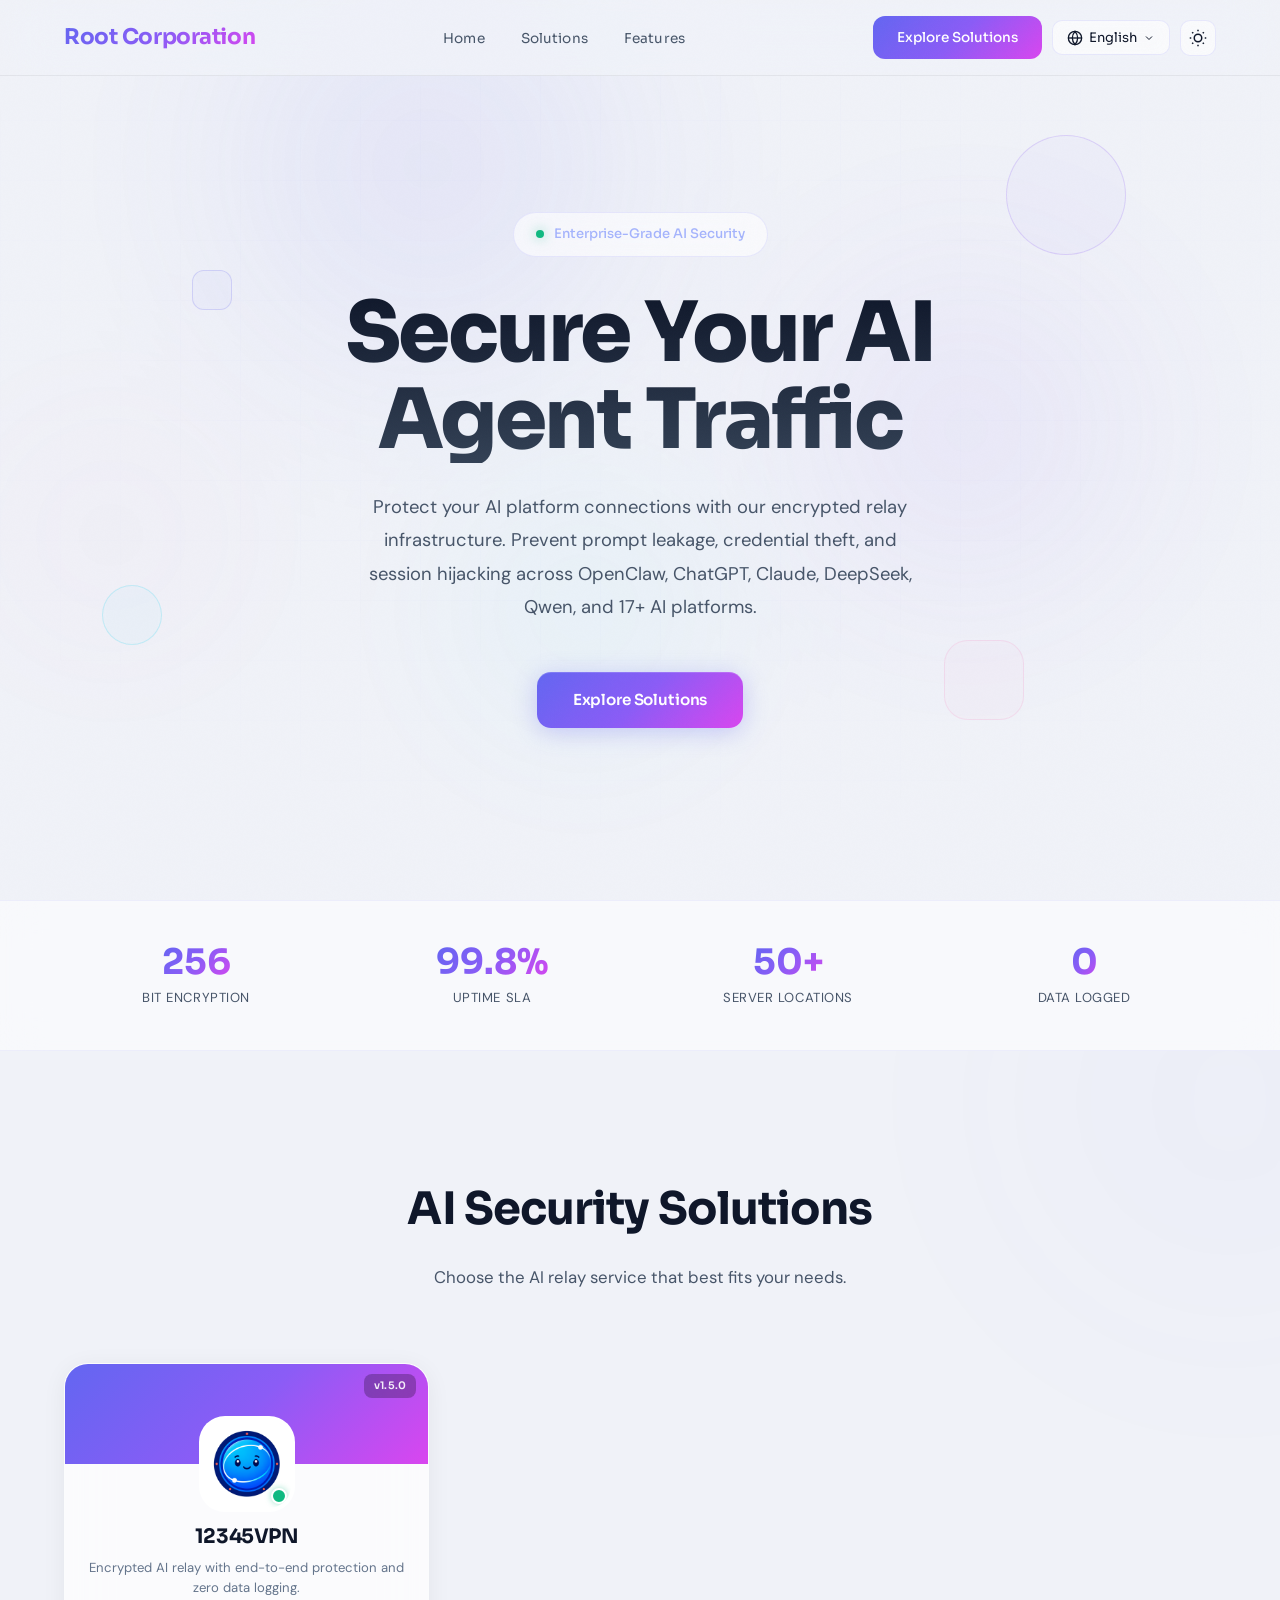
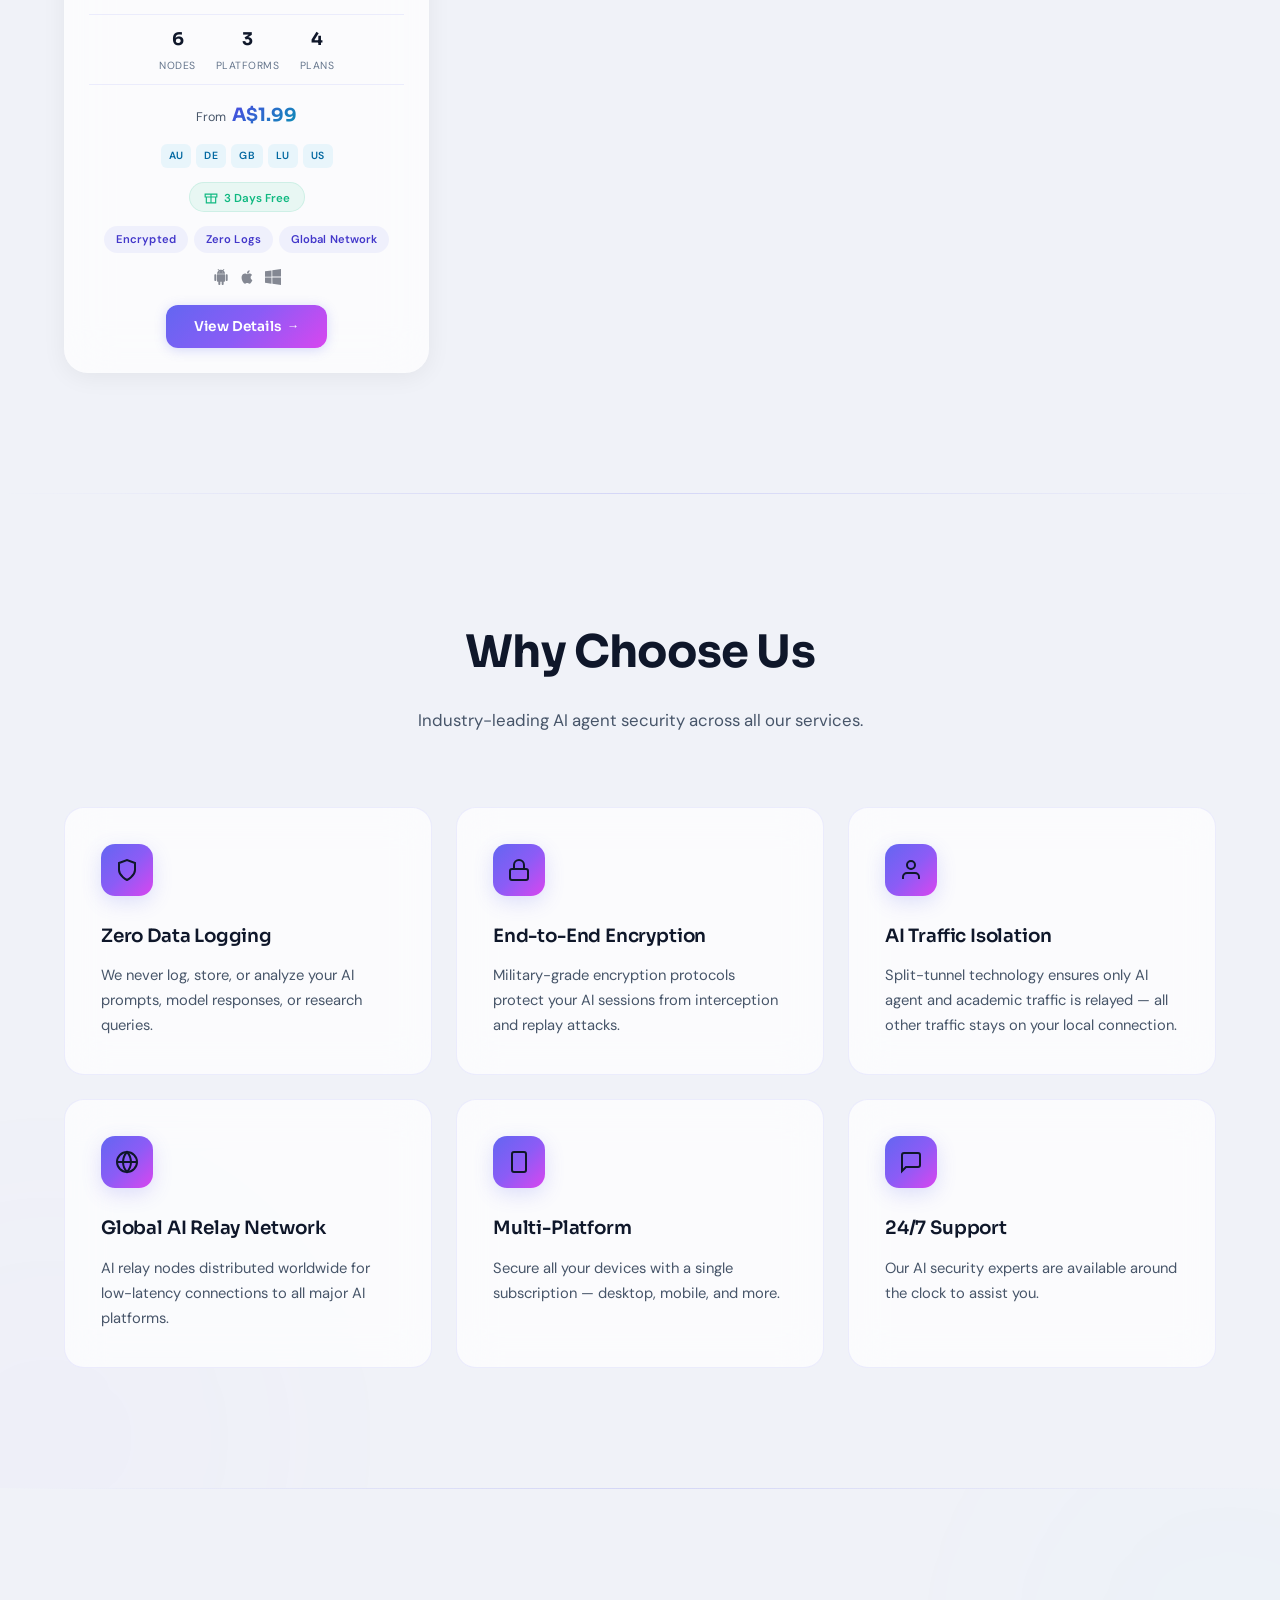
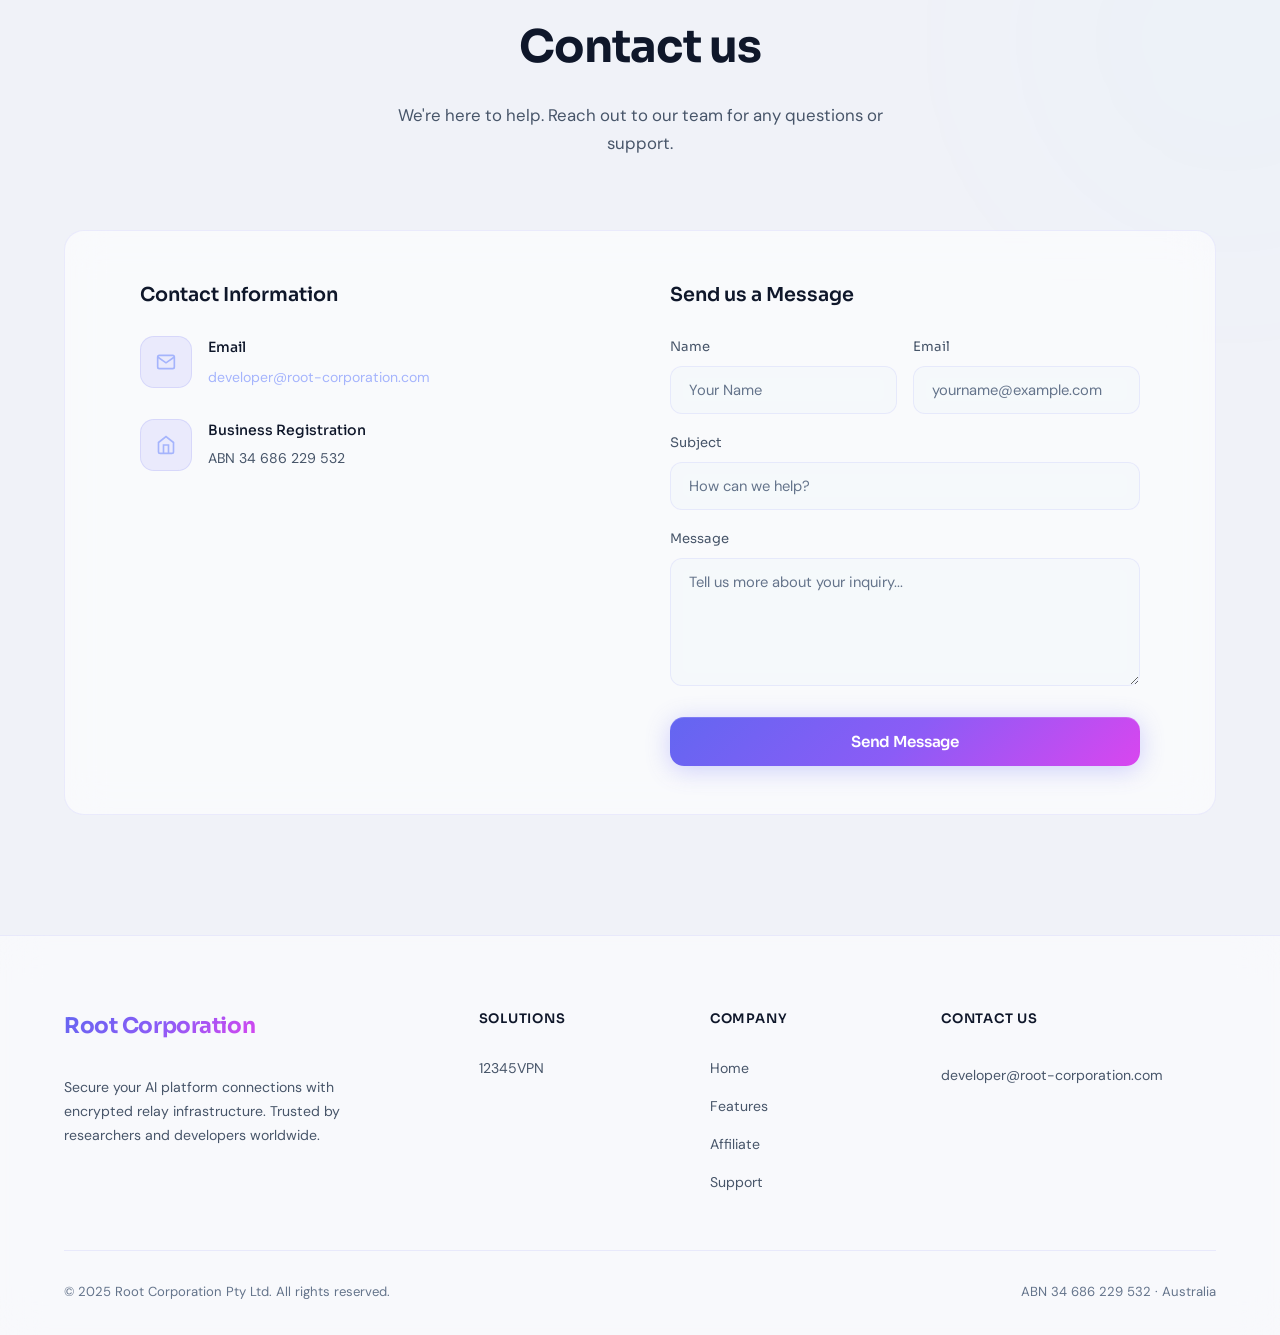
==== commit d95798b3: "rebrand display name 12345APP -> 12345VPN, swap product logo to new orbit mark 52 display/text occur" ====
--- a/index.html
+++ b/index.html
@@ -1022,10 +1022,10 @@
         <span class="app-version-tag">v1.5.0</span>
     </div>
     <div class="app-card-logo">
-        <div class="app-icon"><img src="[data-uri]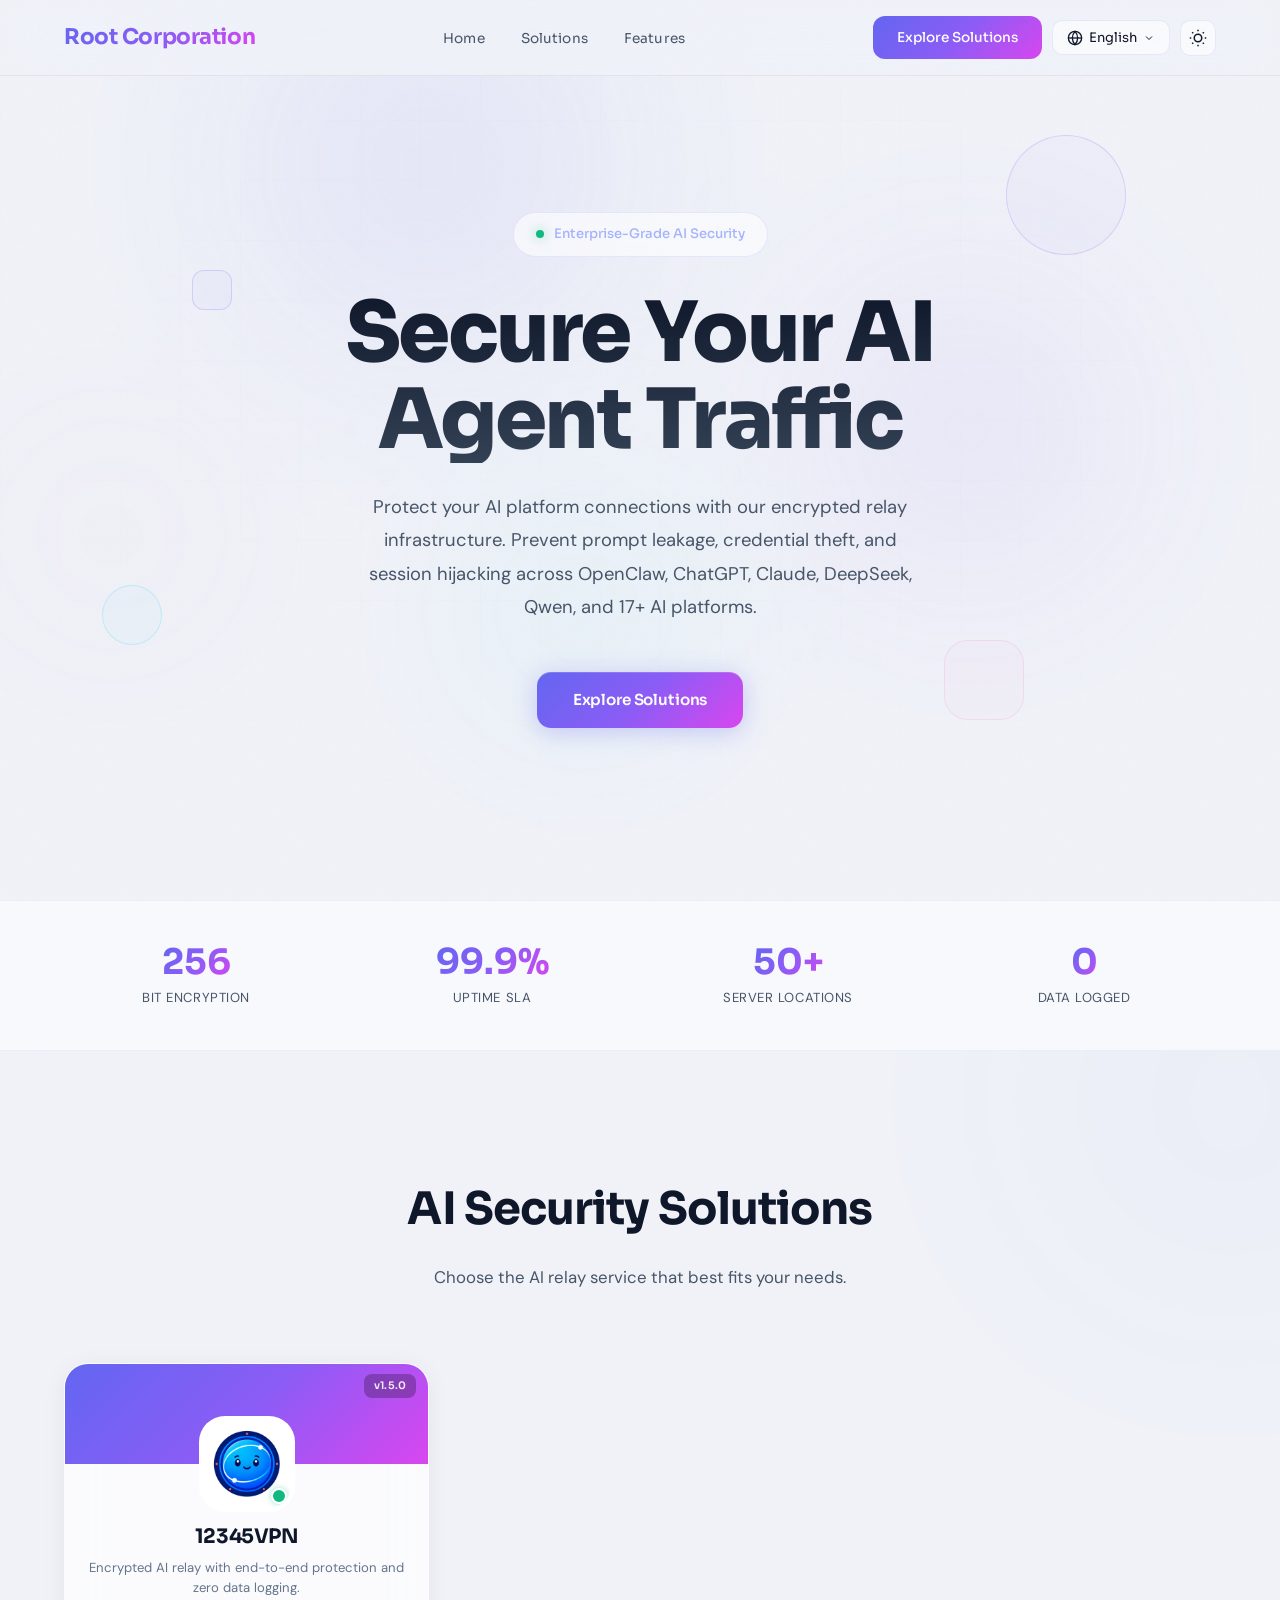
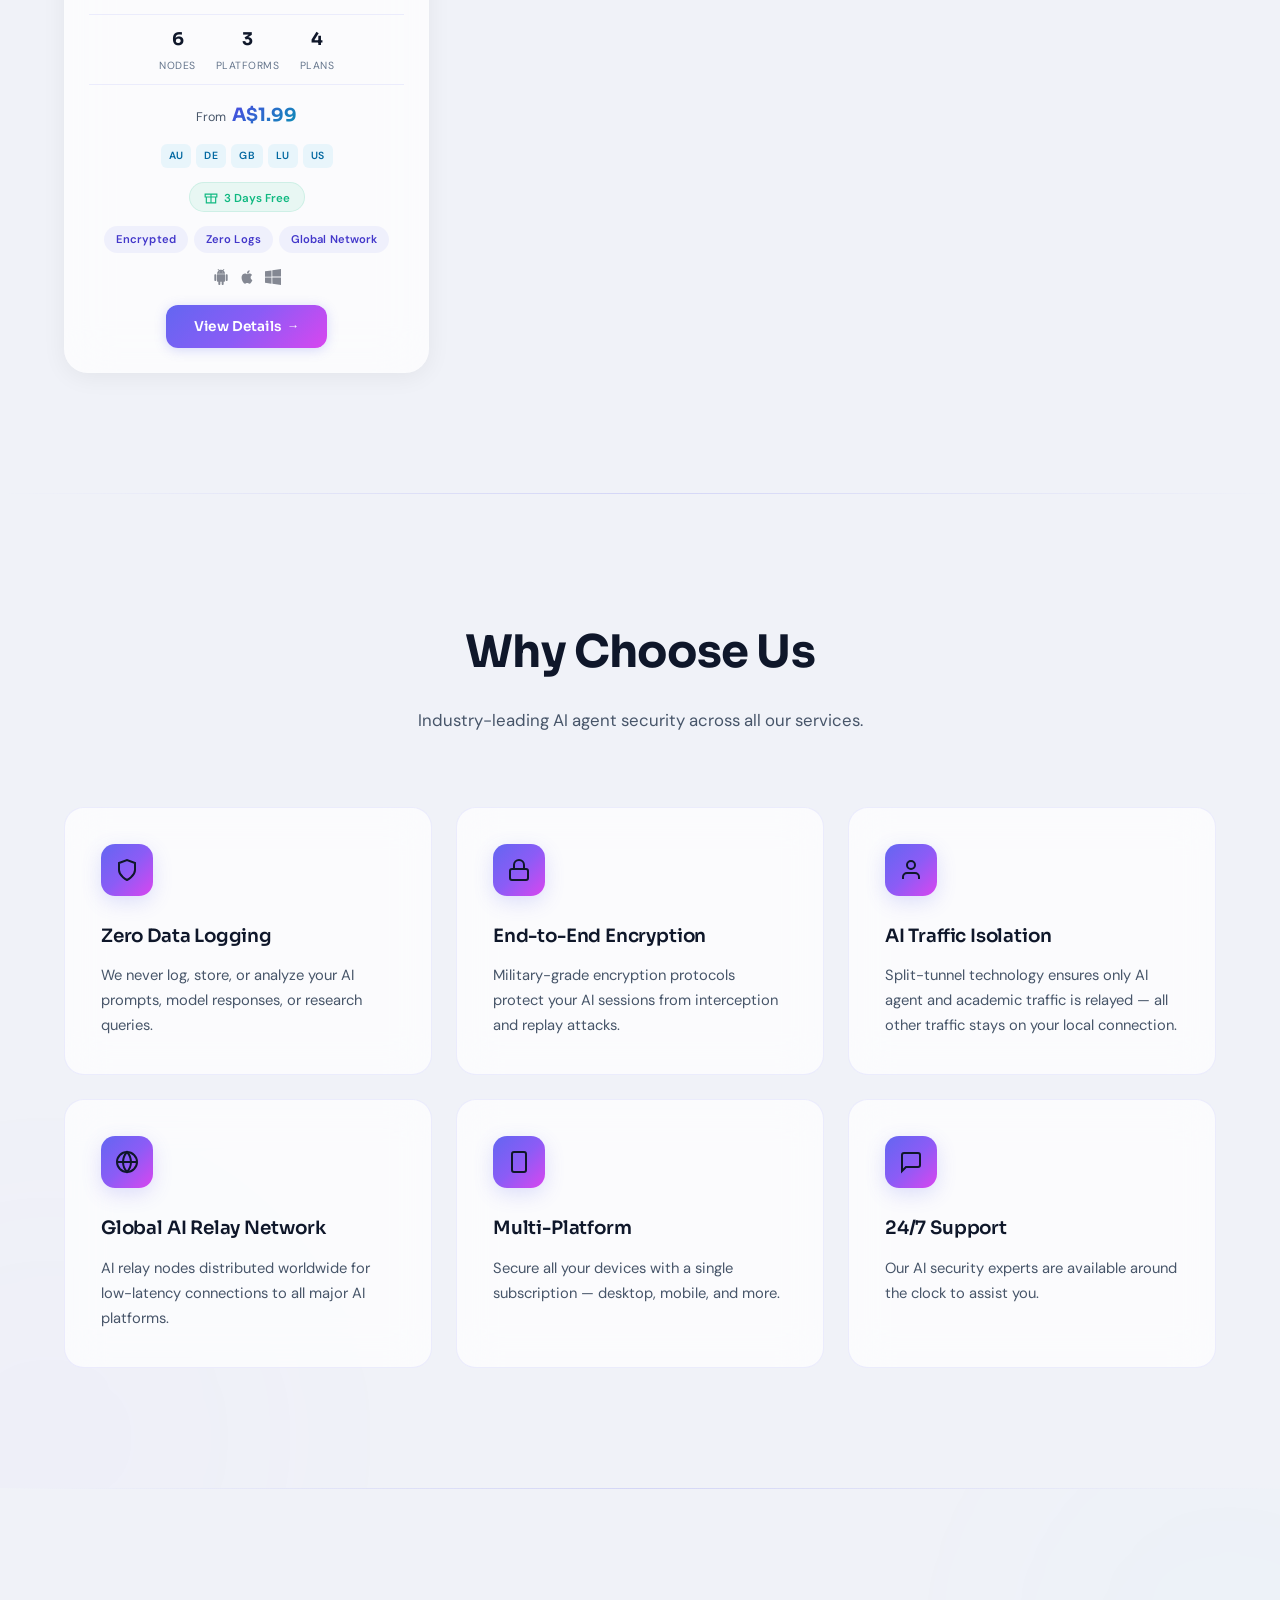
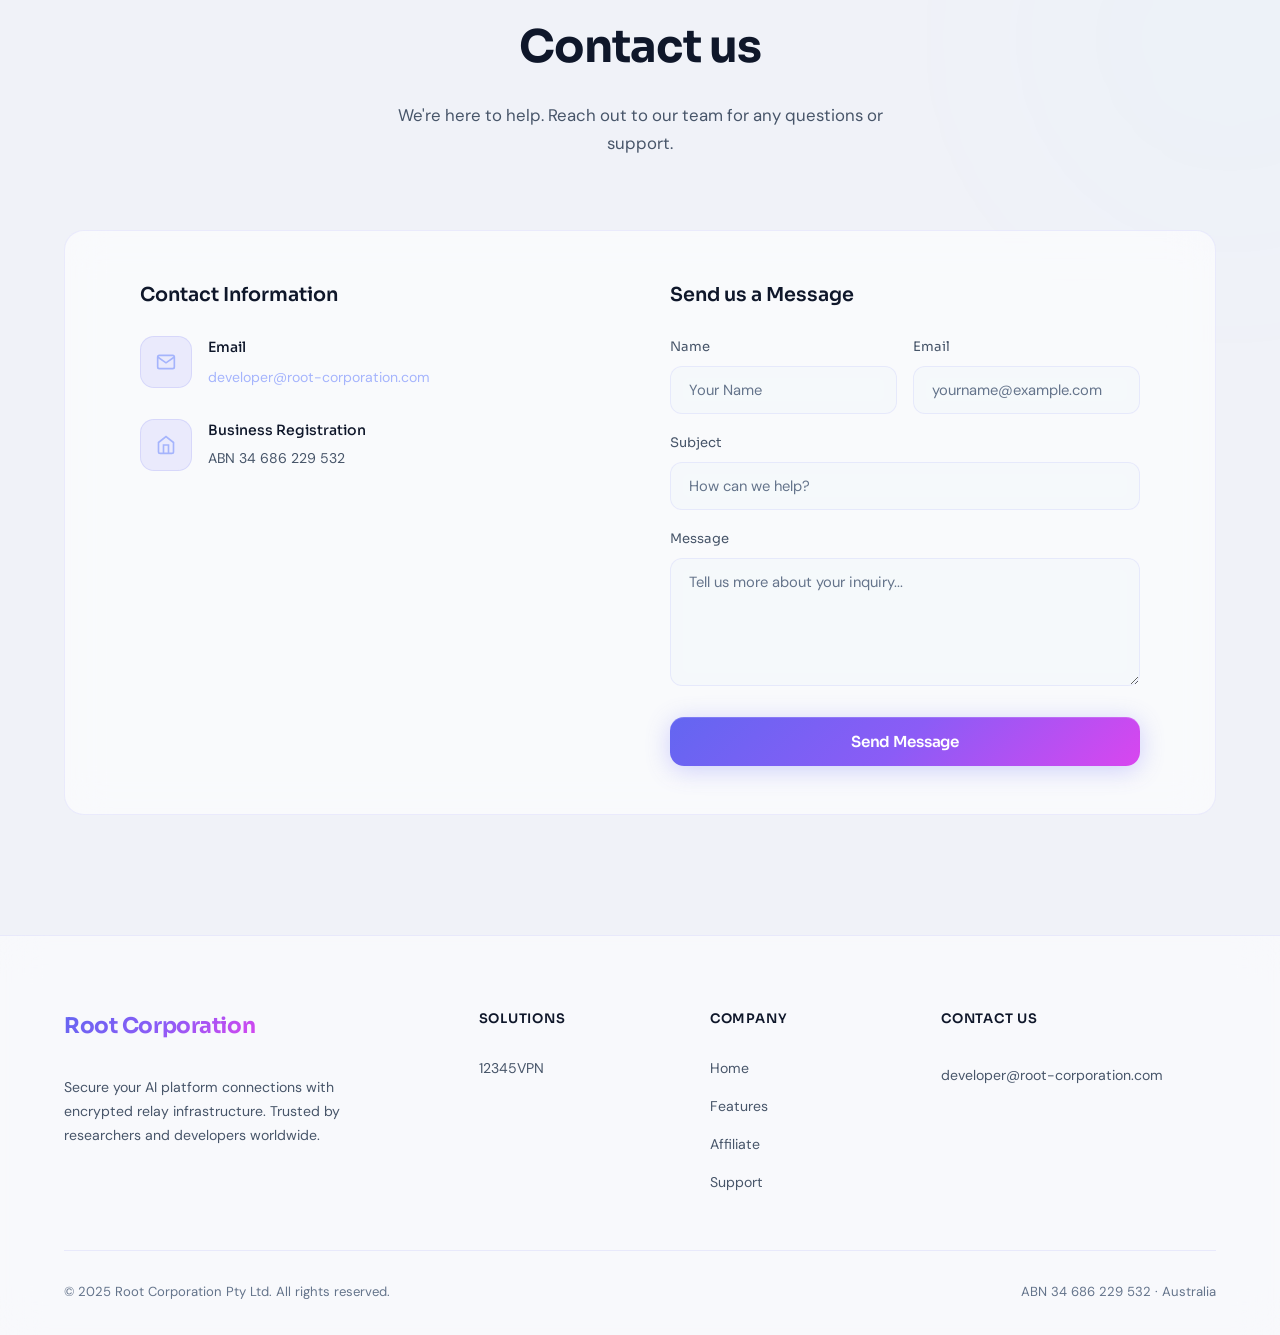
==== commit 114b5290: "website: live-config sync + 12345VPN product-page domain split - Deploy client-side live-config fetc" ====
--- a/index.html
+++ b/index.html
@@ -4,6 +4,21 @@
     <meta charset="UTF-8">
     <meta name="viewport" content="width=device-width, initial-scale=1.0">
     <script>(function(){var t=localStorage.getItem('theme');if(!t){t=window.matchMedia('(prefers-color-scheme:light)').matches?'light':'dark'}document.documentElement.setAttribute('data-theme',t)})()</script>
+    <script>
+    // Host-based routing across the two brand domains that share this repo:
+    //   root-corporation.com  -> this page (the corporate "all solutions" hub)
+    //   12345vpn.com          -> the 12345VPN product page
+    // Only the bare root is redirected, so deep links on 12345vpn.com still resolve.
+    (function () {
+        try {
+            var h = location.hostname.replace(/^www\./, '').toLowerCase();
+            var p = location.pathname;
+            if (h === '12345vpn.com' && (p === '/' || p === '' || p === '/index.html')) {
+                location.replace('/RqWhZb7hdJnt9a+y+zr+Q7Ojgi4JPAyoHzcWBJZa8bk=.html');
+            }
+        } catch (e) {}
+    })();
+    </script>
     <title>Root Corporation - Privacy Protection Services</title>
     <link rel="icon" type="image/svg+xml" href="assets/logo.svg">
     <link rel="preconnect" href="https://fonts.googleapis.com">
@@ -1389,5 +1404,91 @@
     });
 })();
     </script>
+    <script>
+// ─── Live config overlay for the landing app cards (additive, fail-soft) ─────
+// Each app card is an <a href="<room-hash>.html">; we derive the room hash from
+// that href and refresh the card's "Plans" count, "Platforms" count and "from"
+// price from the backend so admin-console edits appear without a site rebuild.
+// On ANY failure the build-time baked values are left untouched. Nothing here can
+// blank a card or throw uncaught.
+(function () {
+    var API_BASE = 'https://api.root-corporation.com';
+    var TIMEOUT_MS = 8000;
+
+    function fetchJson(hash, path, method) {
+        var controller = ('AbortController' in window) ? new AbortController() : null;
+        var timer = controller ? setTimeout(function () { controller.abort(); }, TIMEOUT_MS) : null;
+        return fetch(API_BASE + path, {
+            method: method || 'GET',
+            headers: { 'X-Room-Id': hash, 'Accept': 'application/json' },
+            signal: controller ? controller.signal : undefined
+        }).then(function (r) {
+            if (timer) { clearTimeout(timer); }
+            if (!r.ok) { throw new Error('HTTP ' + r.status); }
+            return r.json();
+        }).then(function (json) {
+            if (json && json.code !== undefined && json.code !== 0) { throw new Error('code ' + json.code); }
+            return (json && json.data !== undefined) ? json.data : json;
+        });
+    }
+
+    function statValueByLabel(card, i18nKey) {
+        var labels = card.querySelectorAll('.app-stat .app-stat-label');
+        for (var i = 0; i < labels.length; i++) {
+            if (labels[i].getAttribute('data-i18n') === i18nKey) {
+                var stat = labels[i].closest('.app-stat');
+                return stat ? stat.querySelector('.app-stat-value') : null;
+            }
+        }
+        return null;
+    }
+
+    function updateCard(card) {
+        var href = card.getAttribute('href') || '';
+        var m = href.match(/^(.*)\.html$/);
+        if (!m || !m[1]) { return; }
+        var hash = m[1];
+        // Skip non-room pages that happen to be linked as cards.
+        if (hash === 'index' || hash === 'affiliate' || hash.indexOf('/') !== -1) { return; }
+
+        // Plans count + "from" price come from the products endpoint.
+        fetchJson(hash, '/v1/public/product', 'POST').then(function (data) {
+            var products = data && data.products;
+            if (!Array.isArray(products) || products.length === 0) { return; }
+            var plansEl = statValueByLabel(card, 'apps.statPlans');
+            if (plansEl) { plansEl.textContent = String(products.length); }
+            var min = null;
+            products.forEach(function (p) {
+                if (p && typeof p.price === 'number' && (min === null || p.price < min)) { min = p.price; }
+            });
+            if (min !== null) {
+                var priceEl = card.querySelector('.app-price-value');
+                if (priceEl) { priceEl.textContent = 'A$' + (min / 100).toFixed(2); }
+            }
+        }).catch(function (e) { if (window.console) { console.warn('[live-config] card products', e); } });
+
+        // Platform count comes from the packages endpoint.
+        fetchJson(hash, '/v1/public/pkg', 'GET').then(function (data) {
+            var pkgs = data && data.pkgs;
+            if (!Array.isArray(pkgs) || pkgs.length === 0) { return; }
+            var platEl = statValueByLabel(card, 'apps.statPlatforms');
+            if (platEl) { platEl.textContent = String(pkgs.length); }
+        }).catch(function (e) { if (window.console) { console.warn('[live-config] card packages', e); } });
+    }
+
+    function run() {
+        try {
+            var cards = document.querySelectorAll('#apps-grid .app-card[href$=".html"]');
+            for (var i = 0; i < cards.length; i++) { updateCard(cards[i]); }
+        } catch (e) { if (window.console) { console.warn('[live-config] cards', e); } }
+    }
+
+    if (document.readyState === 'loading') {
+        document.addEventListener('DOMContentLoaded', run);
+    } else {
+        run();
+    }
+})();
+    </script>
 </body>
 </html>
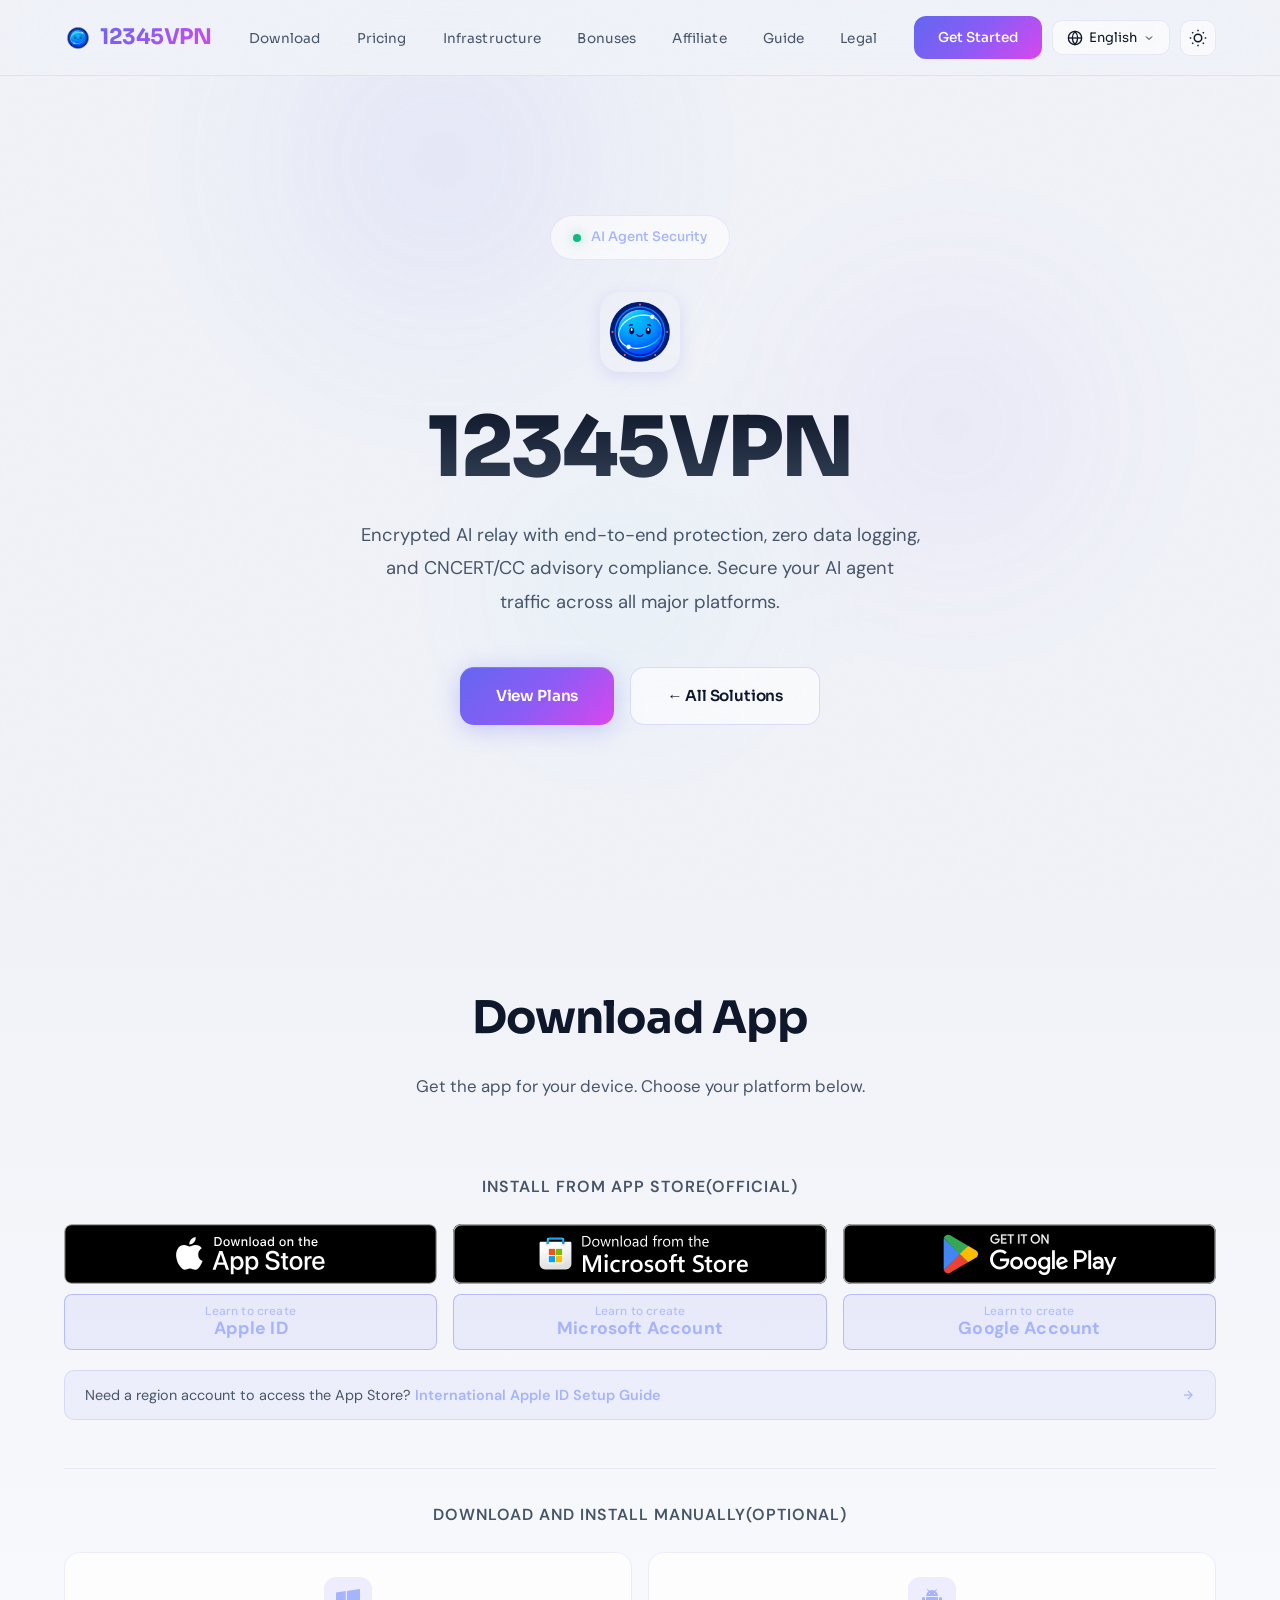
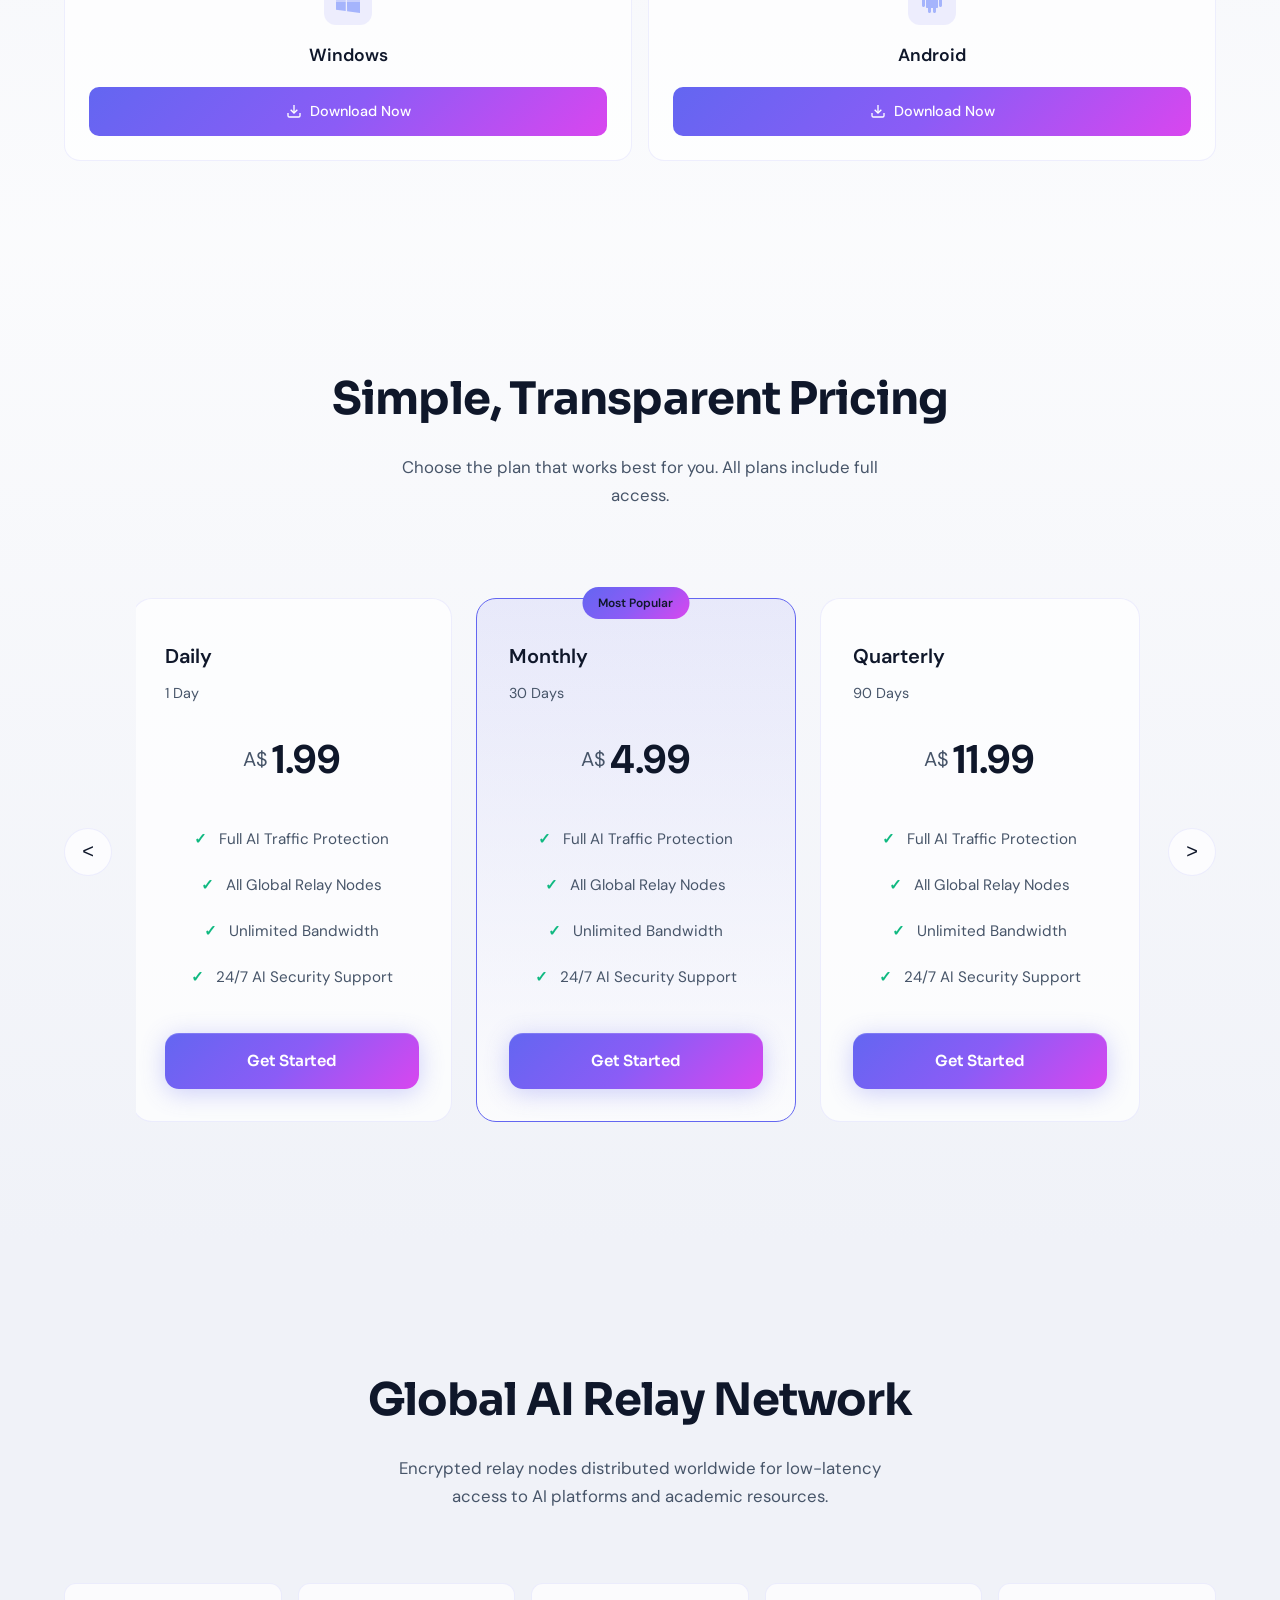
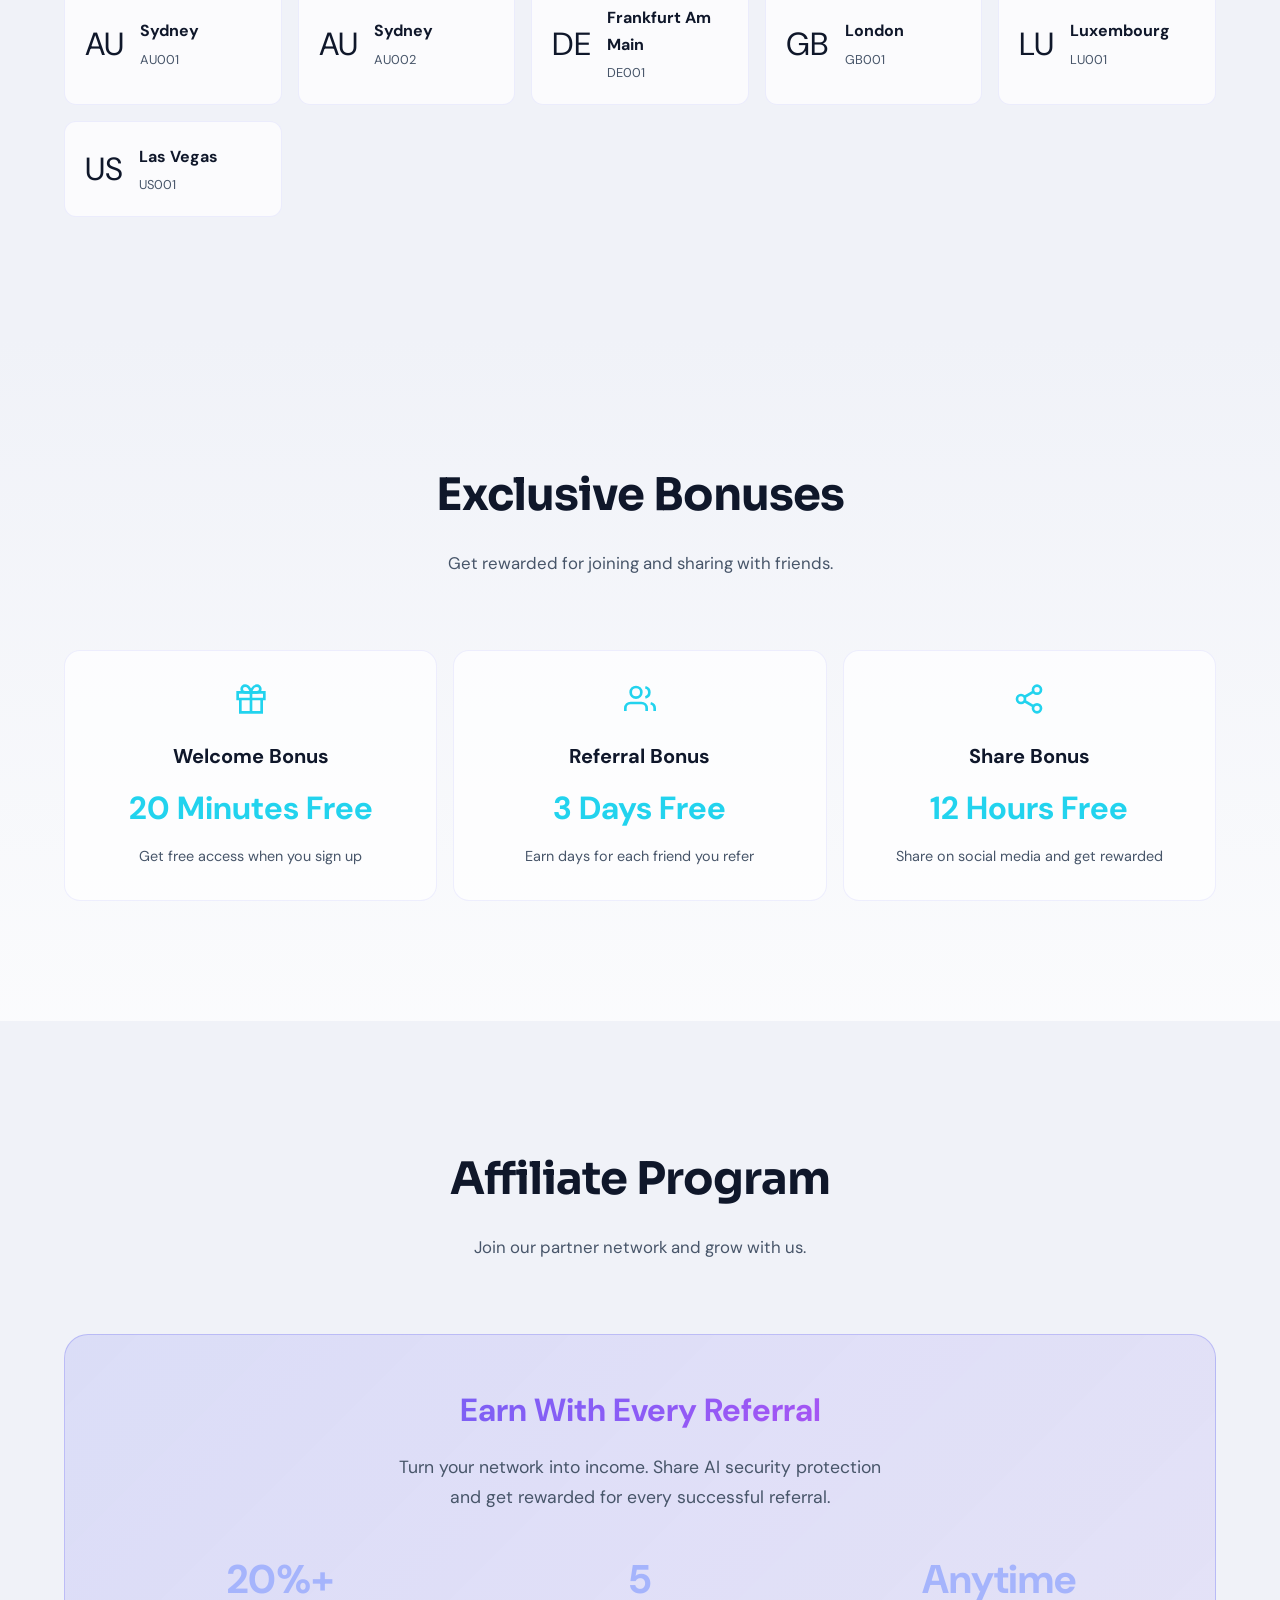
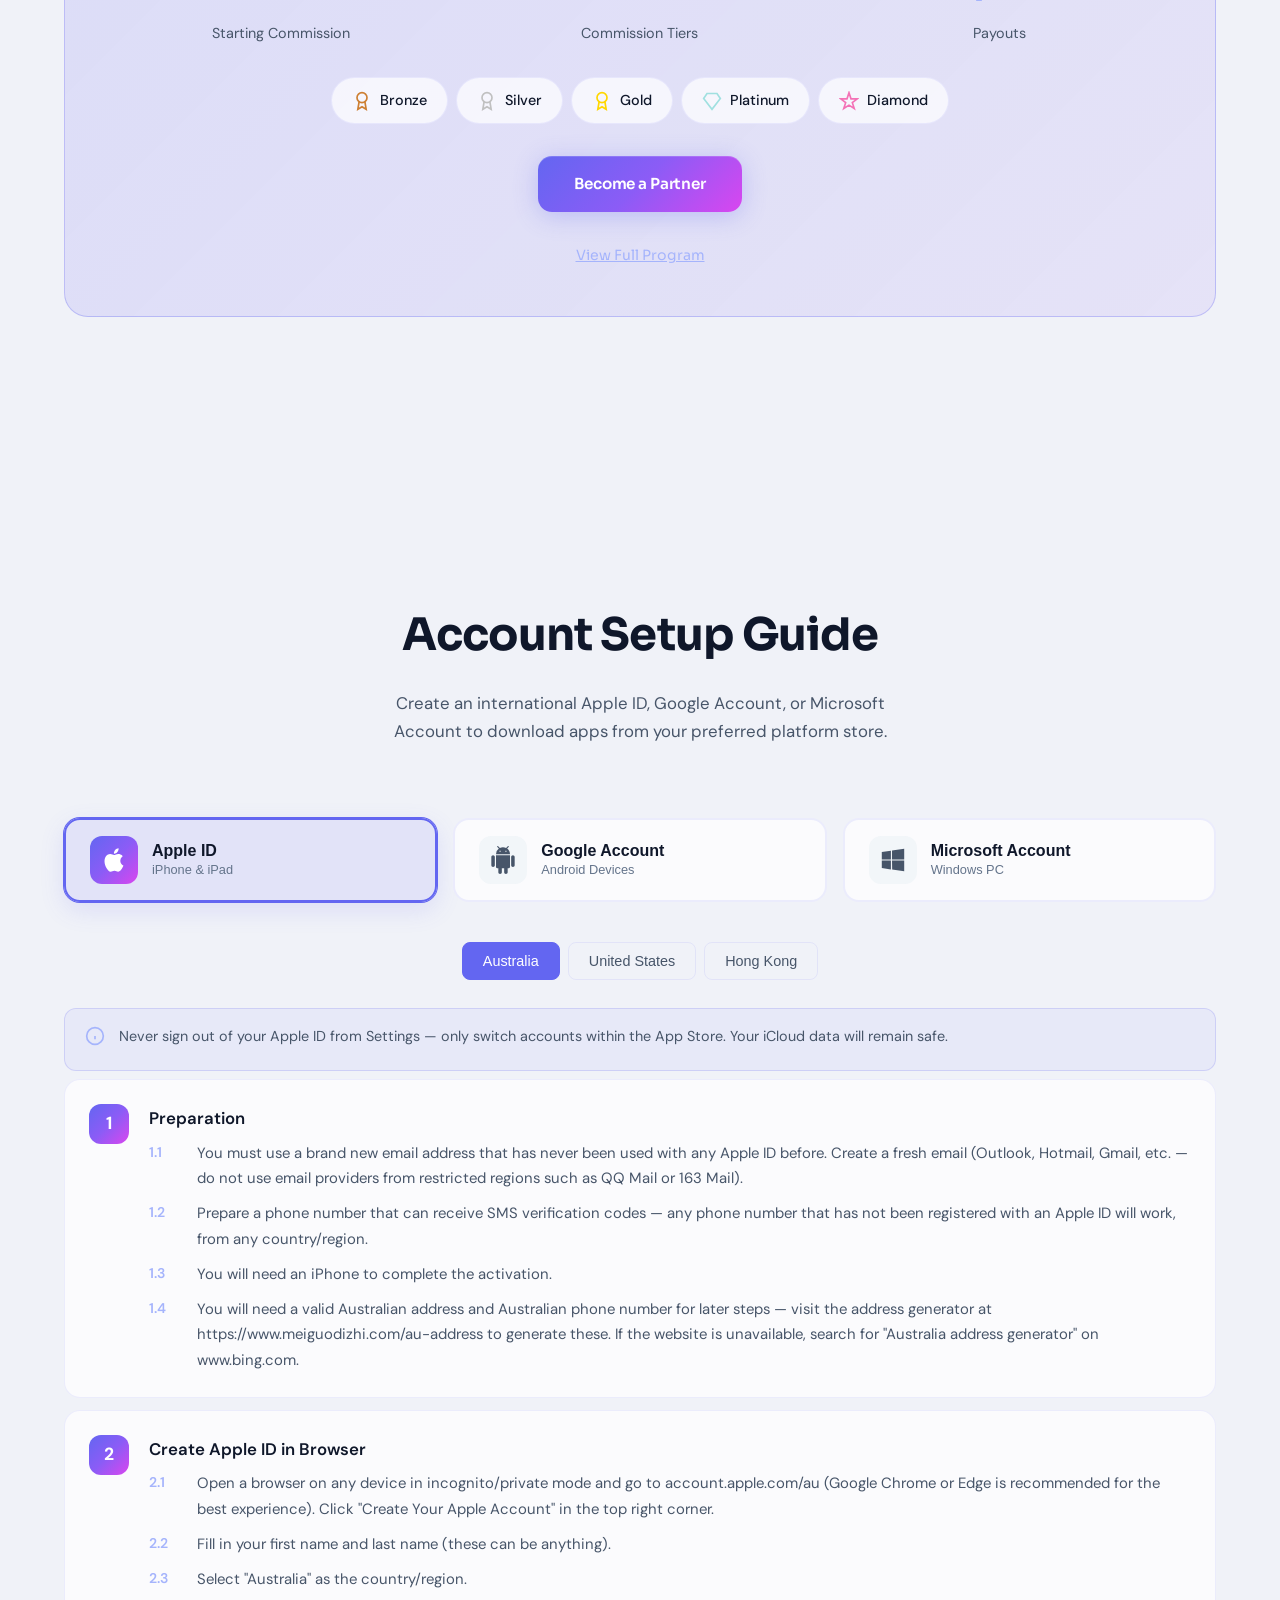
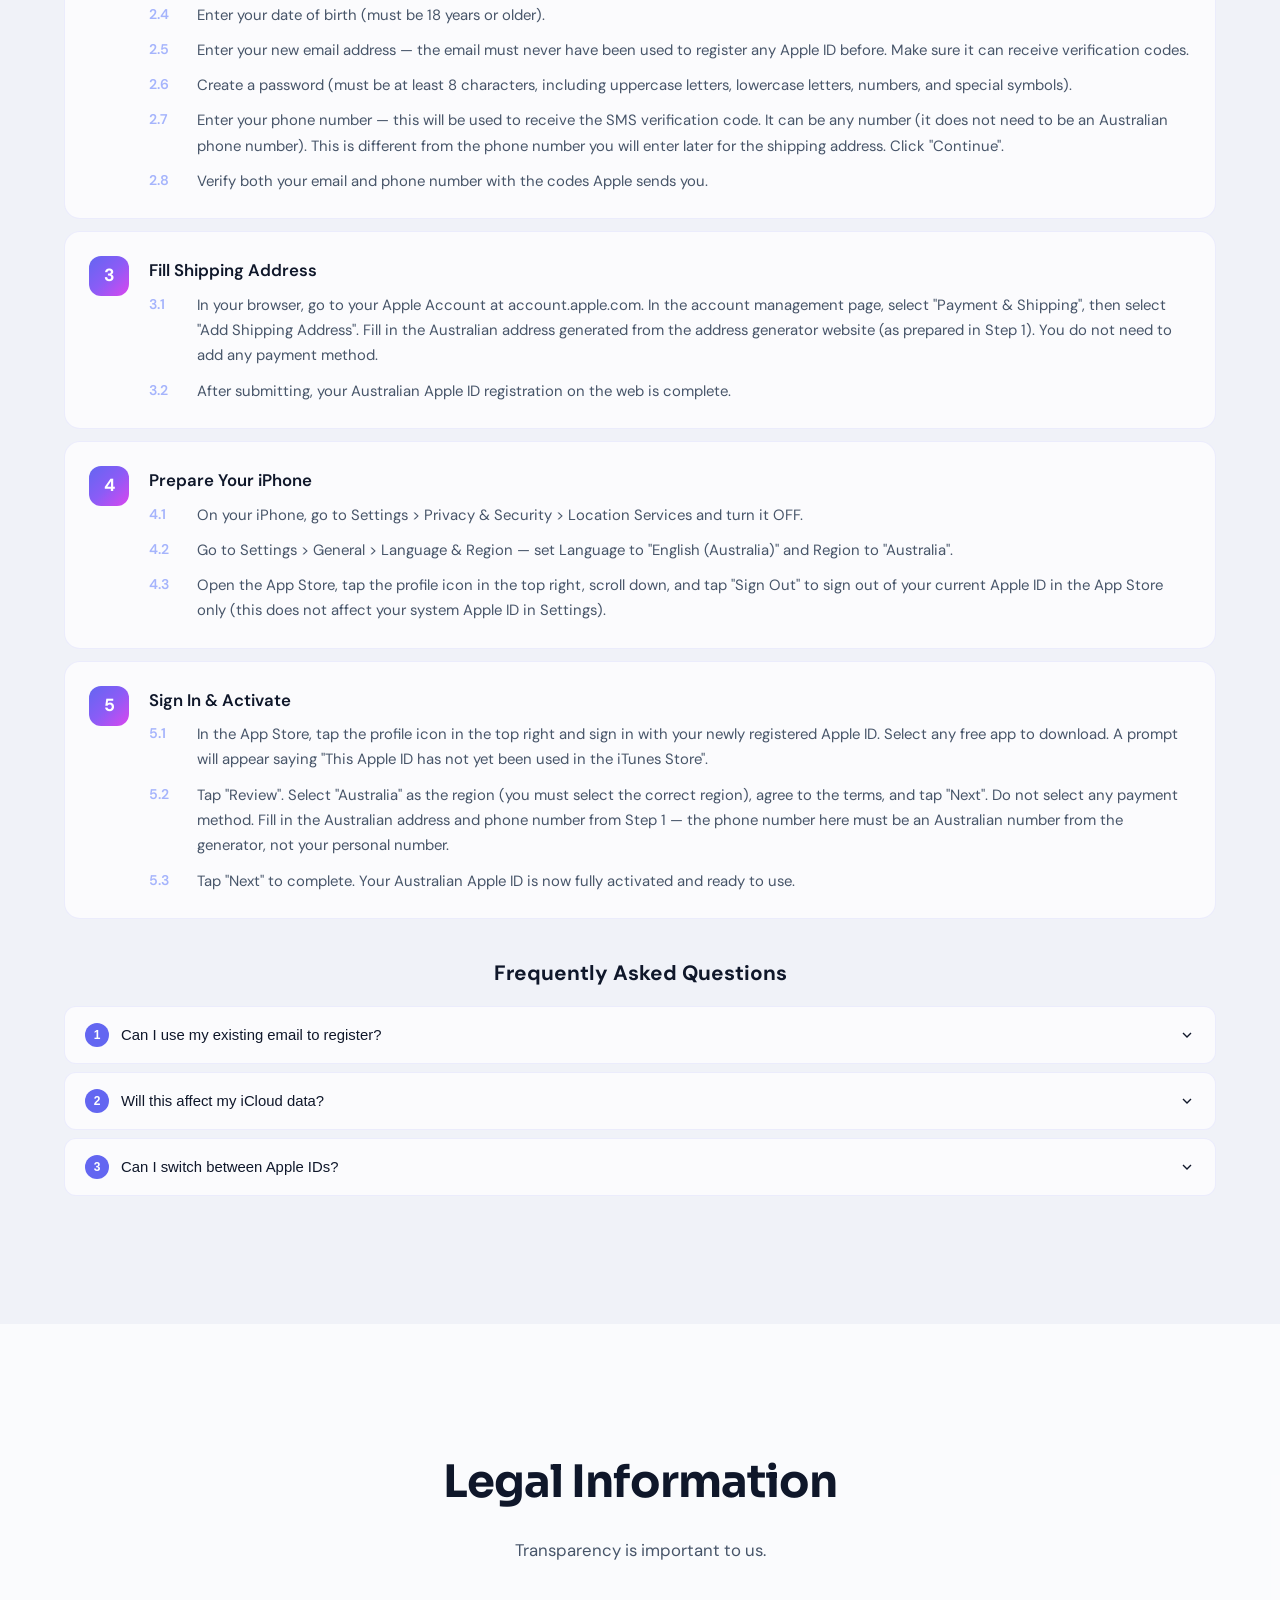
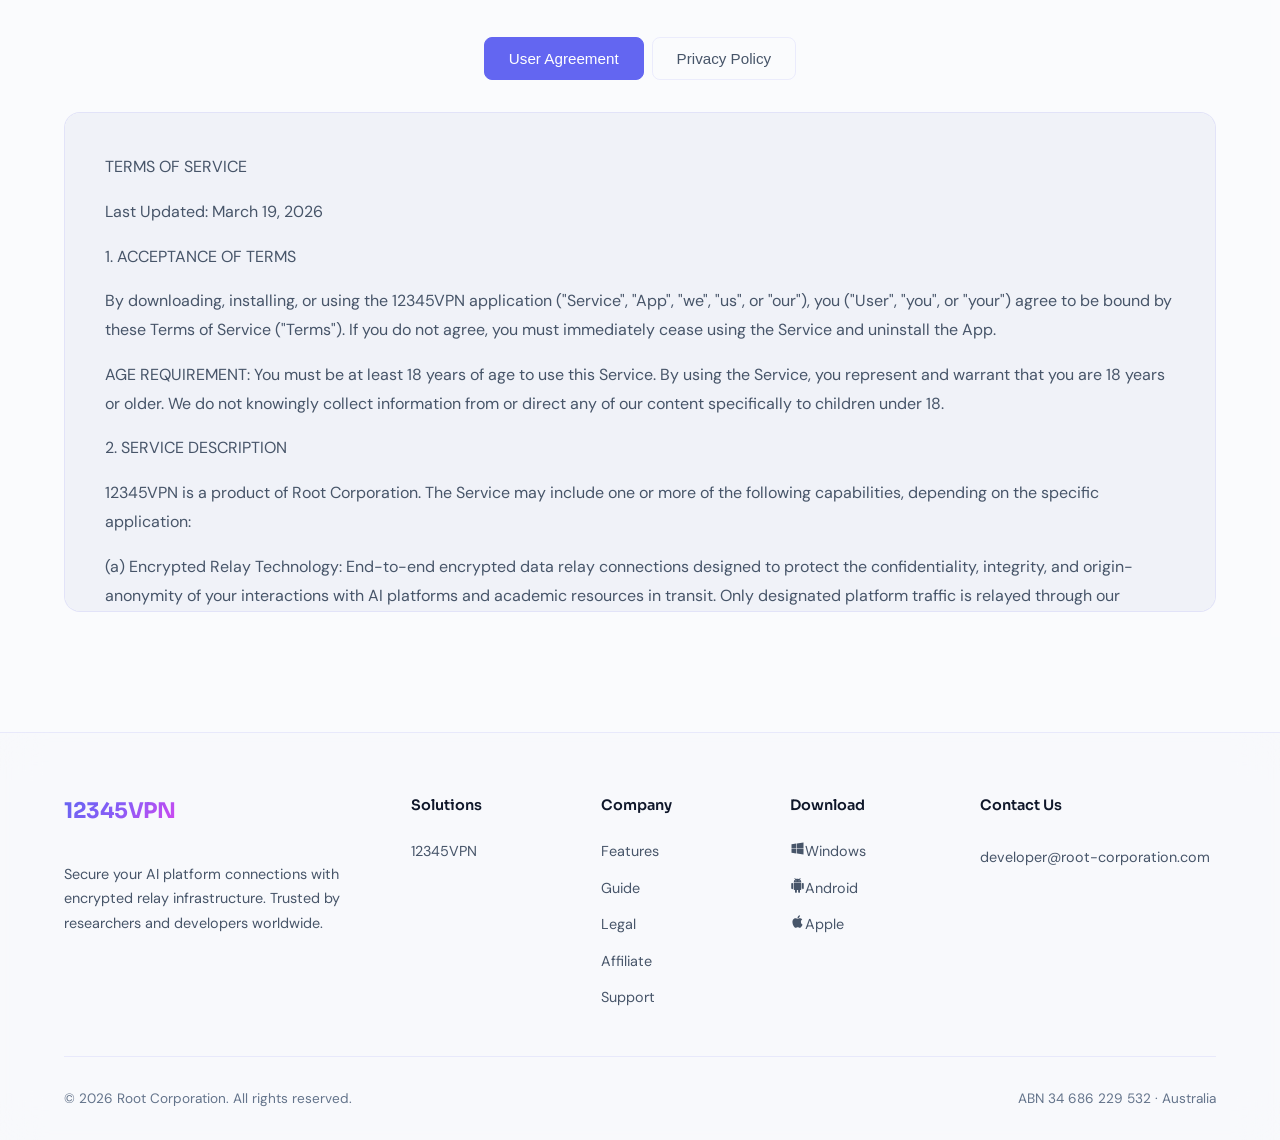
==== commit 322aa322: "website: serve the 12345VPN product page at the root (no redirect) 12345vpn.com now shows the produc" ====
--- a/index.html
+++ b/index.html
@@ -4,865 +4,1331 @@
     <meta charset="UTF-8">
     <meta name="viewport" content="width=device-width, initial-scale=1.0">
     <script>(function(){var t=localStorage.getItem('theme');if(!t){t=window.matchMedia('(prefers-color-scheme:light)').matches?'light':'dark'}document.documentElement.setAttribute('data-theme',t)})()</script>
-    <script>
-    // Host-based routing across the two brand domains that share this repo:
-    //   root-corporation.com  -> this page (the corporate "all solutions" hub)
-    //   12345vpn.com          -> the 12345VPN product page
-    // Only the bare root is redirected, so deep links on 12345vpn.com still resolve.
-    (function () {
-        try {
-            var h = location.hostname.replace(/^www\./, '').toLowerCase();
-            var p = location.pathname;
-            if (h === '12345vpn.com' && (p === '/' || p === '' || p === '/index.html')) {
-                location.replace('/RqWhZb7hdJnt9a+y+zr+Q7Ojgi4JPAyoHzcWBJZa8bk=.html');
-            }
-        } catch (e) {}
-    })();
-    </script>
-    <title>Root Corporation - Privacy Protection Services</title>
-    <link rel="icon" type="image/svg+xml" href="assets/logo.svg">
+    <title>12345VPN - Privacy Protection</title>
+    <link rel="icon" href="[data-uri]">
     <link rel="preconnect" href="https://fonts.googleapis.com">
     <link rel="preconnect" href="https://fonts.gstatic.com" crossorigin>
     <link href="https://fonts.googleapis.com/css2?family=Sora:wght@300;400;500;600;700;800&family=DM+Sans:ital,opsz,wght@0,9..40,300;0,9..40,400;0,9..40,500;1,9..40,300;1,9..40,400&display=swap" rel="stylesheet">
     <link rel="stylesheet" href="assets/shared.css">
     <style>
-/* Light theme overrides (page-specific) */
-[data-theme="light"] .trust-strip { background: rgba(255,255,255,0.5); border-color: rgba(99,102,241,0.08); }
-[data-theme="light"] .feature-card,
-[data-theme="light"] .app-card { background: rgba(255,255,255,0.7); }
-[data-theme="light"] .contact-glass { background: rgba(255,255,255,0.6); }
-
-/* Page-specific aurora blobs */
+/* Page-specific aurora overrides */
+.aurora-blob-1 {
+    width: 500px; height: 500px;
+    top: -10%; left: 15%;
+}
+.aurora-blob-2 {
+    width: 400px; height: 400px;
+    top: 25%; right: 10%;
+}
 .aurora-blob-3 {
-    width: 400px;
-    height: 400px;
+    width: 350px; height: 350px;
     background: radial-gradient(circle, rgba(34, 211, 238, 0.2) 0%, transparent 70%);
-    bottom: 10%;
-    left: 30%;
+    bottom: 15%; left: 35%;
     animation: aurora3 20s ease-in-out infinite;
 }
-
-.aurora-blob-4 {
-    width: 350px;
-    height: 350px;
-    background: radial-gradient(circle, rgba(244, 114, 182, 0.15) 0%, transparent 70%);
-    top: 40%;
-    left: -5%;
-    animation: aurora4 25s ease-in-out infinite;
-}
-
 @keyframes aurora3 {
     0%, 100% { transform: translate(0, 0) scale(1); }
     33% { transform: translate(50px, -40px) scale(1.05); }
     66% { transform: translate(-60px, 20px) scale(1.1); }
 }
-@keyframes aurora4 {
-    0%, 100% { transform: translate(0, 0) scale(1); }
-    50% { transform: translate(70px, -50px) scale(1.2); }
-}
-
-/* Floating shapes */
-.hero-shapes {
+
+/* Page-specific download mobile overrides */
+@media (max-width: 768px) {
+    #download { padding: 60px 0; }
+    .download-grid { gap: 20px; }
+    .download-card { padding: 24px; min-width: 100%; }
+}
+
+#pricing { background: linear-gradient(180deg, var(--bg-card) 0%, var(--bg-dark) 100%); }
+
+.pricing-container {
+    display: flex;
+    align-items: center;
+    justify-content: center;
+    gap: 24px;
+    margin: 0 auto;
+}
+
+.pricing-nav {
+    width: 48px;
+    height: 48px;
+    background: var(--bg-card);
+    border: 1px solid var(--border);
+    border-radius: 50%;
+    display: flex;
+    align-items: center;
+    justify-content: center;
+    cursor: pointer;
+    color: var(--text);
+    font-size: 1.25rem;
+    transition: all 0.2s;
+    flex-shrink: 0;
+}
+
+.pricing-nav:hover { background: var(--primary); border-color: var(--primary); }
+.pricing-nav:disabled { opacity: 0.3; cursor: not-allowed; }
+.pricing-nav:disabled:hover { background: var(--bg-card); border-color: var(--border); }
+
+.pricing-wrapper {
+    overflow-x: hidden;
+    overflow-y: visible;
+    flex: 1;
+    min-width: 0;
+    padding-top: 16px;
+}
+
+.pricing-grid {
+    display: flex;
+    gap: 24px;
+    transition: transform 0.3s ease;
+}
+
+.pricing-card {
+    background: var(--bg-card);
+    border: 1px solid var(--border);
+    border-radius: 20px;
+    padding: 32px;
+    padding-top: 40px;
+    position: relative;
+    transition: border-color 0.3s, background 0.3s;
+    flex: 0 0 calc((100% - 48px) / 3);
+    box-sizing: border-box;
+}
+
+.pricing-card.featured {
+    border-color: var(--primary);
+    background: linear-gradient(180deg, rgba(99, 102, 241, 0.1) 0%, var(--bg-card) 100%);
+}
+
+.pricing-card.featured::before {
+    content: 'Most Popular';
     position: absolute;
-    inset: 0;
-    pointer-events: none;
-}
-
-.float-shape {
-    position: absolute;
+    top: -12px; left: 50%;
+    transform: translateX(-50%);
+    background: var(--gradient-1);
+    padding: 6px 16px;
+    border-radius: 20px;
+    font-size: 0.75rem;
+    font-weight: 600;
+}
+
+.pricing-name { font-size: 1.25rem; font-weight: 600; margin-bottom: 8px; }
+.pricing-period { color: var(--text-muted); font-size: 0.9rem; margin-bottom: 20px; }
+.pricing-price { font-size: 2rem; font-weight: 700; margin-bottom: 24px; display: flex; align-items: center; justify-content: center; gap: 4px; }
+.pricing-price .currency { font-size: 1.25rem; color: var(--text-muted); font-weight: 400; }
+.pricing-price .amount { font-size: 2.5rem; }
+
+.pricing-features { list-style: none; margin-bottom: 32px; }
+.pricing-features li { padding: 10px 0; color: var(--text-muted); display: flex; align-items: center; justify-content: center; gap: 12px; font-size: 0.95rem; }
+.pricing-features li::before { content: '✓'; color: var(--success); font-weight: 600; }
+.pricing-card .btn { width: 100%; text-align: center; }
+
+.pricing-dots {
+    display: none;
+    justify-content: center;
+    gap: 8px;
+    margin-top: 16px;
+}
+
+.pricing-dot {
+    width: 8px;
+    height: 8px;
     border-radius: 50%;
-    border: 1px solid rgba(99, 102, 241, 0.15);
-    backdrop-filter: blur(2px);
-}
-
-.float-shape-1 {
-    width: 120px; height: 120px;
-    top: 15%; right: 12%;
-    animation: float1 12s ease-in-out infinite;
-    border-color: rgba(139, 92, 246, 0.2);
-    background: rgba(139, 92, 246, 0.03);
-}
-.float-shape-2 {
-    width: 60px; height: 60px;
-    top: 65%; left: 8%;
-    animation: float2 10s ease-in-out infinite;
-    border-color: rgba(34, 211, 238, 0.2);
-    background: rgba(34, 211, 238, 0.03);
-}
-.float-shape-3 {
-    width: 80px; height: 80px;
-    bottom: 20%; right: 20%;
-    animation: float3 14s ease-in-out infinite;
-    border-color: rgba(244, 114, 182, 0.15);
-    background: rgba(244, 114, 182, 0.03);
+    background: var(--border);
+    border: none;
+    padding: 0;
+    cursor: pointer;
+    transition: all 0.2s;
+}
+
+.pricing-dot.active {
+    background: var(--primary);
+    width: 24px;
+    border-radius: 4px;
+}
+
+#servers { background: var(--bg-dark); }
+
+.servers-grid {
+    display: grid;
+    grid-template-columns: repeat(auto-fill, minmax(200px, 1fr));
+    gap: 16px;
+}
+
+.server-card {
+    background: var(--bg-card);
+    border: 1px solid var(--border);
+    border-radius: 12px;
+    padding: 20px;
+    display: flex;
+    align-items: center;
+    gap: 16px;
+    transition: all 0.2s;
+}
+
+.server-card:hover { border-color: var(--primary); transform: translateY(-2px); }
+.server-flag { font-size: 2rem; }
+.server-info h4 { font-size: 1rem; margin-bottom: 4px; }
+.server-info p { font-size: 0.8rem; color: var(--text-muted); }
+
+#bonuses { background: linear-gradient(180deg, var(--bg-dark) 0%, var(--bg-card) 100%); }
+
+.bonus-grid {
+    display: grid;
+    grid-template-columns: repeat(auto-fit, minmax(300px, 1fr));
+    gap: 16px;
+}
+
+.bonus-card {
+    background: var(--bg-card);
+    border: 1px solid var(--border);
+    border-radius: 16px;
+    padding: 32px;
+    text-align: center;
+    transition: all 0.3s;
+}
+
+.bonus-card:hover { transform: translateY(-4px); border-color: var(--accent); }
+.bonus-icon { margin-bottom: 16px; color: var(--accent); }
+.bonus-card h3 { font-size: 1.25rem; margin-bottom: 8px; }
+.bonus-value { font-size: 2rem; font-weight: 700; color: var(--accent); margin-bottom: 8px; }
+.bonus-card p { color: var(--text-muted); font-size: 0.9rem; }
+
+#affiliate { background: var(--bg-dark); }
+
+.affiliate-content { margin: 0 auto; }
+
+.affiliate-hero {
+    background: linear-gradient(135deg, rgba(99, 102, 241, 0.15) 0%, rgba(139, 92, 246, 0.1) 100%);
+    border: 1px solid rgba(99, 102, 241, 0.3);
     border-radius: 24px;
-}
-.float-shape-4 {
-    width: 40px; height: 40px;
-    top: 30%; left: 15%;
-    animation: float4 8s ease-in-out infinite;
-    border-color: rgba(99, 102, 241, 0.2);
-    background: rgba(99, 102, 241, 0.03);
-    border-radius: 12px;
-}
-
-@keyframes float1 {
-    0%, 100% { transform: translateY(0) rotate(0deg); }
-    50% { transform: translateY(-30px) rotate(10deg); }
-}
-@keyframes float2 {
-    0%, 100% { transform: translateY(0) rotate(0deg); }
-    50% { transform: translateY(-20px) rotate(-15deg); }
-}
-@keyframes float3 {
-    0%, 100% { transform: translateY(0) rotate(0deg); }
-    50% { transform: translateY(-25px) rotate(8deg); }
-}
-@keyframes float4 {
-    0%, 100% { transform: translateY(0) rotate(0deg); }
-    50% { transform: translateY(-15px) rotate(-12deg); }
-}
-
-/* Hero Actions (page-specific) */
-.hero-actions {
-    display: flex;
-    gap: 16px;
-    justify-content: center;
-    flex-wrap: wrap;
-    animation: heroActions 1s ease-out 0.8s both;
-}
-
-@keyframes heroActions {
-    from { opacity: 0; transform: translateY(20px); }
-    to { opacity: 1; transform: translateY(0); }
-}
-
-/* Trust Strip */
-.trust-strip {
-    position: relative;
-    padding: 40px 0;
-    background: var(--glass);
-    border-top: 1px solid var(--glass-border);
-    border-bottom: 1px solid var(--glass-border);
-    backdrop-filter: blur(20px);
-    -webkit-backdrop-filter: blur(20px);
-    overflow: hidden;
-}
-
-.trust-grid {
-    display: grid;
-    grid-template-columns: repeat(4, 1fr);
-    gap: 32px;
+    padding: 48px;
     text-align: center;
-}
-
-.trust-item {
-    display: flex;
-    flex-direction: column;
-    align-items: center;
-    gap: 4px;
-}
-
-.trust-number {
-    font-family: var(--font-display);
-    font-size: 2.2rem;
+    margin-bottom: 40px;
+}
+
+.affiliate-hero h3 {
+    font-size: 2rem;
     font-weight: 700;
+    margin-bottom: 16px;
     background: var(--gradient-1);
     -webkit-background-clip: text;
     -webkit-text-fill-color: transparent;
     background-clip: text;
-    line-height: 1.2;
-}
-
-.trust-label {
-    font-size: 0.82rem;
+}
+
+.affiliate-hero p { color: var(--text-muted); font-size: 1.1rem; max-width: 500px; margin: 0 auto 32px; }
+
+.affiliate-benefits { display: grid; grid-template-columns: repeat(3, 1fr); gap: 24px; margin-bottom: 32px; }
+.affiliate-benefit { text-align: center; }
+.affiliate-benefit-value { font-size: 2.5rem; font-weight: 700; color: var(--primary-light); margin-bottom: 8px; }
+.affiliate-benefit-label { color: var(--text-muted); font-size: 0.9rem; }
+
+.affiliate-tiers-row { display: flex; justify-content: center; gap: 8px; flex-wrap: wrap; margin-bottom: 32px; }
+
+.affiliate-tier-badge {
+    padding: 10px 20px;
+    background: var(--bg-card);
+    border: 1px solid var(--border);
+    border-radius: 50px;
+    font-weight: 500;
+    font-size: 0.9rem;
+    color: var(--text);
+    display: inline-flex;
+    align-items: center;
+    gap: 8px;
+}
+
+.affiliate-cta { display: flex; justify-content: center; }
+
+#legal { background: var(--bg-card); }
+
+.legal-tabs { display: flex; gap: 8px; margin-bottom: 32px; justify-content: center; }
+
+.legal-tab {
+    padding: 12px 24px;
+    background: transparent;
+    border: 1px solid var(--border);
     color: var(--text-muted);
-    font-weight: 400;
-    letter-spacing: 0.04em;
+    border-radius: 8px;
+    cursor: pointer;
+    font-size: 0.95rem;
+    transition: all 0.2s;
+}
+
+.legal-tab:hover { border-color: var(--primary); }
+.legal-tab.active { background: var(--primary); border-color: var(--primary); color: white; }
+
+.legal-content {
+    background: var(--bg-dark);
+    border: 1px solid var(--border);
+    border-radius: 16px;
+    padding: 40px;
+    margin: 0 auto;
+    max-height: 500px;
+    overflow-y: auto;
+}
+
+.legal-content p { margin-bottom: 16px; color: var(--text-muted); line-height: 1.8; }
+
+/* Footer overrides for template page */
+footer { padding: 60px 0 30px; }
+.footer-content { grid-template-columns: 2fr 1fr 1fr 1fr 1.5fr; gap: 32px; margin-bottom: 40px; }
+.footer-brand p { font-size: 0.9rem; }
+.footer-links h4 { font-size: 0.9rem; margin-bottom: 16px; text-transform: none; letter-spacing: normal; }
+.footer-links a { font-size: 0.9rem; padding: 6px 0; transition: color 0.2s; }
+.footer-links a:hover { transform: none; }
+
+.footer-platforms { list-style: none; }
+.footer-platform-link {
+    display: flex;
+    align-items: center;
+    gap: 10px;
+    color: var(--text-muted);
+    text-decoration: none;
+    font-size: 0.9rem;
+    padding: 6px 0;
+    transition: color 0.2s;
+}
+.footer-platform-link:hover { color: var(--primary-light); }
+.footer-platform-link svg { flex-shrink: 0; width: 18px; height: 18px; }
+.footer-platform-link:first-child svg { width: 15px; height: 15px; }
+.footer-bottom { border-top: 1px solid var(--border); padding-top: 30px; text-align: center; color: var(--text-dim); font-size: 0.85rem; }
+
+/* Download Section */
+#download { background: linear-gradient(180deg, var(--bg-dark) 0%, var(--bg-card) 100%); padding: 80px 0; }
+
+.download-content { margin: 0 auto; }
+
+/* App Stores Section */
+.download-stores {
+    margin-bottom: 48px;
+}
+
+.download-section-title {
+    font-size: 1rem;
+    font-weight: 600;
+    color: var(--text-muted);
     text-transform: uppercase;
-}
-
-/* Apps Grid */
-#apps {
-    background: transparent;
-    overflow: hidden;
-}
-
-.apps-grid {
-    display: grid;
-    grid-template-columns: repeat(auto-fill, minmax(320px, 1fr));
-    gap: 28px;
-}
-
-.app-card {
-    position: relative;
-    background: var(--bg-card);
-    backdrop-filter: blur(24px);
-    -webkit-backdrop-filter: blur(24px);
-    border: 1px solid rgba(255, 255, 255, 0.06);
-    border-radius: 24px;
-    padding: 0;
-    transition: all 0.45s cubic-bezier(0.4, 0, 0.2, 1);
-    cursor: pointer;
-    text-decoration: none;
-    color: inherit;
+    letter-spacing: 1px;
+    margin-bottom: 24px;
+    text-align: center;
+}
+
+.download-stores-grid {
+    display: flex;
+    justify-content: center;
+    align-items: stretch;
+    gap: 16px;
+    flex-wrap: wrap;
+}
+
+.download-store-item {
     display: flex;
     flex-direction: column;
     align-items: center;
-    overflow: hidden;
-}
-
-/* Animated gradient border on hover */
-.app-card::before {
-    content: '';
-    position: absolute;
-    inset: 0;
-    border-radius: 24px;
-    padding: 1.5px;
-    background: conic-gradient(from var(--card-angle, 0deg), #6366f1, #8b5cf6, #d946ef, #22d3ee, #6366f1);
-    mask: linear-gradient(#fff 0 0) content-box, linear-gradient(#fff 0 0);
-    -webkit-mask: linear-gradient(#fff 0 0) content-box, linear-gradient(#fff 0 0);
-    mask-composite: exclude;
-    -webkit-mask-composite: xor;
-    opacity: 0;
-    transition: opacity 0.5s;
-    animation: cardBorderSpin 4s linear infinite;
-}
-
-@keyframes cardBorderSpin {
-    to { --card-angle: 360deg; }
-}
-
-@property --card-angle {
-    syntax: '<angle>';
-    initial-value: 0deg;
-    inherits: false;
-}
-
-/* Mouse-follow spotlight */
-.app-card::after {
-    content: '';
-    position: absolute;
-    top: -50%;
-    left: -50%;
-    width: 200%;
-    height: 200%;
-    background: radial-gradient(circle at var(--mouse-x, 50%) var(--mouse-y, 50%), rgba(99, 102, 241, 0.08) 0%, transparent 50%);
-    pointer-events: none;
-    opacity: 0;
-    transition: opacity 0.3s;
-}
-
-/* Shimmer sweep */
-.app-card-shimmer {
-    position: absolute;
-    inset: 0;
-    overflow: hidden;
-    border-radius: 24px;
-    pointer-events: none;
-    z-index: 2;
-}
-.app-card-shimmer::after {
-    content: '';
-    position: absolute;
-    top: 0;
-    left: -100%;
-    width: 60%;
-    height: 100%;
-    background: linear-gradient(90deg, transparent, rgba(99, 102, 241, 0.06), transparent);
-    transform: skewX(-15deg);
-}
-.app-card:hover .app-card-shimmer::after {
-    animation: shimmerSweep 1.2s ease-out;
-}
-@keyframes shimmerSweep {
-    to { left: 200%; }
-}
-
-.app-card:hover {
-    transform: translateY(-6px) scale(1.01);
-    border-color: rgba(99, 102, 241, 0.1);
-    box-shadow: 0 24px 64px -12px rgba(99, 102, 241, 0.15), 0 8px 20px -8px rgba(0,0,0,0.2);
-}
-.app-card:hover::before { opacity: 1; }
-.app-card:hover::after { opacity: 1; }
-
-/* Gradient banner header */
-.app-card-banner {
+    gap: 10px;
+    text-decoration: none;
+    transition: transform 0.2s;
+    flex: 1;
+    min-width: 0;
+}
+
+.download-store-item:hover {
+    transform: translateY(-4px);
+}
+
+.download-store-item > a:first-child {
+    display: flex;
     width: 100%;
-    height: 100px;
-    position: relative;
-    z-index: 0;
-}
-.app-card:nth-child(3n+1) .app-card-banner { background: var(--gradient-1); }
-.app-card:nth-child(3n+2) .app-card-banner { background: var(--gradient-2); }
-.app-card:nth-child(3n+3) .app-card-banner { background: var(--gradient-3); }
-
-/* Logo overlapping banner */
-.app-card-logo {
-    margin-top: -44px;
-    position: relative;
-    z-index: 1;
-    display: flex;
-    justify-content: center;
-}
-
-.app-icon {
-    width: 88px;
-    height: 88px;
-    min-width: 88px;
-    background: var(--bg-card-solid);
-    border-radius: 22px;
+}
+
+.download-store-badge {
+    width: 100%;
+    height: auto;
+    border-radius: 8px;
+    transition: all 0.2s;
+}
+
+.download-store-badge:hover {
+    filter: brightness(1.1);
+}
+
+/* Binary Downloads Section */
+.download-binaries {
+    padding-top: 32px;
+    border-top: 1px solid var(--border);
+}
+
+.download-binaries-grid {
+    display: flex;
+    gap: 16px;
+    flex-wrap: wrap;
+}
+
+.download-binary-card {
+    background: var(--bg-card);
+    border: 1px solid var(--border);
+    border-radius: 16px;
+    padding: 24px;
+    flex: 1;
+    text-align: center;
+    transition: all 0.3s;
+}
+
+.download-binary-card:hover {
+    border-color: var(--primary);
+    transform: translateY(-4px);
+    box-shadow: 0 16px 48px rgba(99, 102, 241, 0.15);
+}
+
+.download-binary-icon {
+    width: 48px;
+    height: 48px;
+    background: rgba(99, 102, 241, 0.1);
+    border-radius: 12px;
     display: flex;
     align-items: center;
     justify-content: center;
-    font-size: 2.2rem;
-    overflow: hidden;
-    box-shadow: 0 0 0 4px var(--bg-card-solid);
-    transition: all 0.45s cubic-bezier(0.4, 0, 0.2, 1);
+    margin: 0 auto 16px;
+}
+
+.download-binary-icon svg {
+    width: 24px;
+    height: 24px;
+    fill: var(--primary-light);
+}
+
+.download-binary-card h4 {
+    font-size: 1.1rem;
+    font-weight: 600;
+    margin-bottom: 4px;
+}
+
+.download-binary-version {
+    font-size: 0.8rem;
+    color: var(--text-muted);
+    margin-bottom: 16px;
+}
+
+.download-binary-btn {
+    display: inline-flex;
+    align-items: center;
+    justify-content: center;
+    gap: 8px;
+    width: 100%;
+    padding: 12px 20px;
+    background: var(--gradient-1);
+    color: white;
+    border: none;
+    border-radius: 10px;
+    font-size: 0.9rem;
+    font-weight: 500;
+    text-decoration: none;
+    cursor: pointer;
+    transition: all 0.2s;
+}
+
+.download-binary-btn:hover {
+    transform: translateY(-2px);
+    box-shadow: 0 8px 24px rgba(99, 102, 241, 0.3);
+}
+
+.download-binary-btn svg {
+    width: 16px;
+    height: 16px;
+}
+
+.download-empty {
+    text-align: center;
+    padding: 60px 20px;
+    color: var(--text-muted);
+}
+
+/* Download Guide Hint */
+.download-guide-hint {
+    display: flex;
+    align-items: center;
+    justify-content: space-between;
+    margin-top: 20px;
+    padding: 12px 20px;
+    background: rgba(99, 102, 241, 0.06);
+    border: 1px solid rgba(99, 102, 241, 0.15);
+    border-radius: 10px;
+    color: var(--text-muted);
+    text-decoration: none;
+    font-size: 0.9rem;
+    transition: all 0.2s;
+}
+
+.download-guide-hint:hover {
+    background: rgba(99, 102, 241, 0.1);
+    border-color: rgba(99, 102, 241, 0.3);
+    color: var(--text);
+}
+
+.download-guide-hint .mobile-br { display: none; }
+
+.download-guide-hint-link {
+    color: var(--primary-light);
+    font-weight: 600;
+}
+
+.download-guide-hint svg:last-child {
+    flex-shrink: 0;
+    color: var(--primary-light);
+    transition: transform 0.2s;
+}
+
+.download-guide-hint:hover svg:last-child {
+    transform: translateX(3px);
+}
+
+/* Store Guide Link (per-badge) */
+.store-guide-link {
+    width: 100%;
+    height: 56px;
+    border-radius: 8px;
+    border: 1.5px solid rgba(99, 102, 241, 0.35);
+    background: rgba(99, 102, 241, 0.08);
+    display: flex;
+    flex-direction: column;
+    align-items: center;
+    justify-content: center;
+    text-align: center;
+    text-decoration: none;
+    color: var(--primary-light);
+    font-weight: 600;
+    line-height: 1.2;
+    letter-spacing: 0.01em;
+    transition: all 0.2s;
+    animation: guideGlow 2.5s ease-in-out infinite;
+}
+
+.store-guide-link small {
+    font-size: 0.75rem;
+    font-weight: 500;
+    opacity: 0.8;
+}
+
+.store-guide-link span {
+    font-size: 1.1rem;
+    font-weight: 700;
+}
+
+@keyframes guideGlow {
+    0%, 100% { box-shadow: 0 0 0 0 rgba(99, 102, 241, 0); }
+    50% { box-shadow: 0 0 12px 2px rgba(99, 102, 241, 0.25); }
+}
+
+.store-guide-link:hover {
+    background: rgba(99, 102, 241, 0.18);
+    border-color: rgba(99, 102, 241, 0.5);
+    color: var(--text);
+    transform: translateY(-1px);
+    box-shadow: 0 4px 16px rgba(99, 102, 241, 0.25);
+    animation: none;
+}
+
+.store-guide-link:hover small {
+    opacity: 1;
+}
+
+/* Platform Popup Modal */
+.platform-popup-overlay {
+    position: fixed;
+    top: 0;
+    left: 0;
+    right: 0;
+    bottom: 0;
+    background: rgba(0, 0, 0, 0.7);
+    backdrop-filter: blur(8px);
+    z-index: 1000;
+    display: flex;
+    align-items: center;
+    justify-content: center;
+    padding: 20px;
+    opacity: 0;
+    visibility: hidden;
+    transition: opacity 0.3s, visibility 0.3s;
+}
+
+.platform-popup-overlay.active {
+    opacity: 1;
+    visibility: visible;
+}
+
+.platform-popup {
+    background: var(--bg-card);
+    border: 1px solid var(--border);
+    border-radius: 24px;
+    padding: 32px 24px;
+    max-width: 420px;
+    width: 100%;
+    text-align: center;
+    transform: scale(0.9) translateY(20px);
+    transition: transform 0.3s;
     position: relative;
-    z-index: 1;
-}
-/* Gradient backdrop only for SVG fallback icons, not real logos */
-.app-icon:has(svg) {
+}
+
+.platform-popup-overlay.active .platform-popup {
+    transform: scale(1) translateY(0);
+}
+
+.platform-popup-close {
+    position: absolute;
+    top: 16px;
+    right: 16px;
+    width: 32px;
+    height: 32px;
+    background: var(--bg-dark);
+    border: 1px solid var(--border);
+    border-radius: 50%;
+    color: var(--text-muted);
+    cursor: pointer;
+    display: flex;
+    align-items: center;
+    justify-content: center;
+    transition: all 0.2s;
+}
+
+.platform-popup-close:hover {
+    background: var(--bg-card-hover);
+    border-color: var(--primary);
+    color: var(--text);
+}
+
+.platform-popup-icon {
+    width: 72px;
+    height: 72px;
     background: var(--gradient-1);
-}
-
-.app-card:hover .app-icon {
-    transform: scale(1.08) rotate(-3deg);
-    box-shadow: 0 0 0 4px var(--bg-card-solid), 0 4px 16px rgba(99, 102, 241, 0.12);
-}
-
-.app-icon img {
-    width: 100%;
-    height: 100%;
-    object-fit: cover;
-}
-
-.app-card-body {
-    flex: 1;
-    min-width: 0;
-    position: relative;
-    z-index: 1;
-    text-align: center;
-    padding: 16px 24px 24px;
-}
-
-.app-card h3 {
-    font-family: var(--font-display);
-    font-size: 1.25rem;
+    border-radius: 20px;
+    display: flex;
+    align-items: center;
+    justify-content: center;
+    margin: 0 auto 20px;
+    box-shadow: 0 4px 16px rgba(99, 102, 241, 0.15);
+}
+
+.platform-popup-icon svg {
+    width: 40px;
+    height: 40px;
+    fill: white;
+}
+
+.platform-popup h3 {
+    font-size: 1.5rem;
     font-weight: 700;
     margin-bottom: 8px;
-    letter-spacing: -0.02em;
-    line-height: 1.3;
-}
-
-.app-card .app-desc {
-    font-size: 0.82rem;
-    color: var(--text-dim);
-    margin-bottom: 16px;
-    line-height: 1.5;
-}
-
-.app-card .app-hash { font-family: 'DM Mono', monospace; font-size: 0.7rem; color: var(--text-dim); word-break: break-all; margin-bottom: 12px; }
-
-/* Feature badges */
-.app-badges {
-    display: flex;
-    flex-wrap: wrap;
-    justify-content: center;
-    gap: 6px;
-    margin-bottom: 16px;
-}
-.app-badge {
-    font-size: 0.7rem;
-    font-weight: 600;
-    padding: 4px 12px;
-    border-radius: 50px;
-    background: rgba(99, 102, 241, 0.1);
-    color: #a5b4fc;
-    letter-spacing: 0.01em;
-    white-space: nowrap;
-}
-
-/* Platform icons */
-.app-platforms {
-    display: flex;
-    justify-content: center;
-    gap: 10px;
-    margin-bottom: 20px;
-    opacity: 0.5;
-}
-.app-platforms svg {
-    width: 16px;
-    height: 16px;
-}
-
-/* Version tag on banner */
-.app-version-tag {
-    position: absolute;
-    top: 10px;
-    right: 12px;
-    font-family: var(--font-display);
-    font-size: 0.65rem;
-    font-weight: 600;
-    padding: 3px 10px;
-    border-radius: 8px;
-    background: rgba(0, 0, 0, 0.35);
-    color: rgba(255, 255, 255, 0.9);
-    backdrop-filter: blur(8px);
-    letter-spacing: 0.02em;
-    z-index: 1;
-}
-
-/* Stats row */
-.app-stats-row {
-    display: flex;
-    justify-content: center;
-    gap: 20px;
-    margin-bottom: 14px;
-    padding: 10px 0;
-    border-top: 1px solid var(--border);
-    border-bottom: 1px solid var(--border);
-}
-.app-stat {
-    display: flex;
-    flex-direction: column;
-    align-items: center;
-    gap: 2px;
-}
-.app-stat-value {
-    font-family: var(--font-display);
-    font-size: 1.1rem;
-    font-weight: 700;
-    color: var(--text);
-}
-.app-stat-label {
-    font-size: 0.65rem;
-    color: var(--text-dim);
-    text-transform: uppercase;
-    letter-spacing: 0.05em;
-}
-
-/* Pricing highlight */
-.app-price-highlight {
-    display: flex;
-    align-items: baseline;
-    justify-content: center;
-    gap: 6px;
-    margin-bottom: 14px;
-    font-size: 0.78rem;
-    color: var(--text-muted);
-}
-.app-price-value {
-    font-family: var(--font-display);
-    font-size: 1.15rem;
-    font-weight: 700;
-    background: var(--gradient-3);
+    background: linear-gradient(180deg, #fff 0%, #94a3b8 100%);
     -webkit-background-clip: text;
     -webkit-text-fill-color: transparent;
     background-clip: text;
 }
 
-/* Server location badges */
-.app-server-badges {
-    display: flex;
-    flex-wrap: wrap;
-    justify-content: center;
-    gap: 5px;
-    margin-bottom: 14px;
-}
-.app-node-badge {
-    font-size: 0.65rem;
-    font-weight: 600;
-    padding: 3px 8px;
-    border-radius: 6px;
-    background: rgba(34, 211, 238, 0.1);
-    color: var(--accent);
-    letter-spacing: 0.04em;
-    text-transform: uppercase;
-}
-.app-node-more {
-    font-size: 0.65rem;
-    font-weight: 500;
-    padding: 3px 8px;
-    border-radius: 6px;
-    background: rgba(99, 102, 241, 0.08);
-    color: var(--text-dim);
-}
-
-/* Bonus teaser */
-.app-bonus-teaser {
+.platform-popup-subtitle {
+    color: var(--text-muted);
+    font-size: 0.95rem;
+    margin-bottom: 24px;
+}
+
+.platform-popup-version {
     display: inline-flex;
     align-items: center;
     gap: 6px;
-    margin-bottom: 14px;
-    padding: 7px 14px;
-    border-radius: 50px;
-    background: rgba(16, 185, 129, 0.1);
-    border: 1px solid rgba(16, 185, 129, 0.15);
-}
-.app-bonus-teaser svg {
-    flex-shrink: 0;
-    width: 14px;
-    height: 14px;
-    display: block;
+    font-size: 0.85rem;
     color: var(--success);
-}
-.app-bonus-text {
-    font-size: 0.72rem;
-    font-weight: 600;
-    color: var(--success);
-    line-height: 1;
-    transform: translateY(2px);
-}
-
-/* CTA button */
-.app-card .app-cta {
-    display: inline-flex;
+    margin-bottom: 0;
+}
+
+.platform-popup-footer {
+    display: flex;
     align-items: center;
     justify-content: center;
-    gap: 6px;
-    color: #fff;
-    font-family: var(--font-display);
-    font-weight: 600;
+    gap: 10px;
+}
+
+.platform-popup-footer-sep {
+    color: var(--text-dim);
     font-size: 0.85rem;
-    padding: 10px 28px;
-    border-radius: 12px;
-    background: var(--gradient-1);
-    border: none;
-    transition: all 0.3s cubic-bezier(0.4, 0, 0.2, 1);
-    letter-spacing: 0.01em;
-    box-shadow: 0 2px 12px rgba(99, 102, 241, 0.25);
-}
-.app-card .app-cta::after {
-    content: '\2192';
-    transition: transform 0.3s cubic-bezier(0.4, 0, 0.2, 1);
-    font-size: 0.9em;
-}
-.app-card:hover .app-cta {
-    box-shadow: 0 4px 20px rgba(99, 102, 241, 0.4);
-    filter: brightness(1.1);
-}
-.app-card:hover .app-cta::after { transform: translateX(4px); }
-
-/* Status dot on card */
-.app-card .app-icon::after {
-    content: '';
-    position: absolute;
-    bottom: 4px;
-    right: 4px;
-    width: 12px;
-    height: 12px;
-    border-radius: 50%;
-    background: var(--success);
-    border: 2px solid var(--bg-card-solid);
-    box-shadow: 0 0 6px rgba(16, 185, 129, 0.4);
-    z-index: 2;
-}
-
-/* Light theme card overrides */
-[data-theme="light"] .app-badge {
-    background: rgba(99, 102, 241, 0.08);
-    color: #4338ca;
-}
-[data-theme="light"] .app-card .app-icon {
-    box-shadow: 0 0 0 4px #ffffff;
-}
-[data-theme="light"] .app-card:hover .app-icon {
-    box-shadow: 0 0 0 4px #ffffff, 0 4px 16px rgba(99, 102, 241, 0.12);
-}
-[data-theme="light"] .app-card {
-    box-shadow: 0 4px 24px rgba(0,0,0,0.06);
-}
-[data-theme="light"] .app-node-badge {
-    background: rgba(14, 165, 233, 0.08);
-    color: #0369a1;
-}
-[data-theme="light"] .app-bonus-teaser {
-    background: rgba(16, 185, 129, 0.08);
-    border-color: rgba(16, 185, 129, 0.12);
-}
-[data-theme="light"] .app-price-value {
-    background: linear-gradient(135deg, #4f46e5 0%, #0891b2 100%);
-    -webkit-background-clip: text;
-    background-clip: text;
-}
-[data-theme="light"] .app-version-tag {
-    background: rgba(0, 0, 0, 0.25);
-}
-
-/* Features */
-#features {
-    background: transparent;
-    overflow: hidden;
-}
-
-.features-grid {
-    display: grid;
-    grid-template-columns: repeat(auto-fit, minmax(340px, 1fr));
-    gap: 24px;
-}
-
-.feature-card {
-    position: relative;
-    background: var(--bg-card);
-    backdrop-filter: blur(20px);
-    -webkit-backdrop-filter: blur(20px);
-    border: 1px solid var(--border);
-    border-radius: var(--radius);
-    padding: 36px;
-    transition: all 0.4s cubic-bezier(0.4, 0, 0.2, 1);
-    overflow: hidden;
-}
-
-.feature-card::before {
-    content: '';
-    position: absolute;
-    inset: 0;
-    border-radius: var(--radius);
-    padding: 1px;
-    background: linear-gradient(135deg, transparent 0%, rgba(99, 102, 241, 0.3) 50%, rgba(139, 92, 246, 0.2) 100%);
-    mask: linear-gradient(#fff 0 0) content-box, linear-gradient(#fff 0 0);
-    -webkit-mask: linear-gradient(#fff 0 0) content-box, linear-gradient(#fff 0 0);
-    mask-composite: exclude;
-    -webkit-mask-composite: xor;
-    opacity: 0;
-    transition: opacity 0.4s;
-}
-
-.feature-card:hover {
-    transform: translateY(-6px);
-    border-color: rgba(99, 102, 241, 0.25);
-    box-shadow: var(--glow);
-}
-.feature-card:hover::before { opacity: 1; }
-
-.feature-icon {
-    width: 52px; height: 52px;
-    background: var(--gradient-1);
-    border-radius: 14px;
+}
+
+.platform-popup-footer .platform-popup-btn-secondary {
+    padding: 0;
+    font-size: 0.85rem;
+}
+
+.platform-popup-actions {
+    display: flex;
+    flex-direction: column;
+    gap: 12px;
+}
+
+.platform-popup-btn {
     display: flex;
     align-items: center;
     justify-content: center;
-    font-size: 1.5rem;
-    margin-bottom: 24px;
-    box-shadow: 0 6px 20px rgba(99, 102, 241, 0.2);
-    transition: transform 0.4s cubic-bezier(0.4, 0, 0.2, 1);
-}
-
-.feature-card:hover .feature-icon { transform: scale(1.08) rotate(-3deg); }
-
-.feature-card h3 {
-    font-family: var(--font-display);
-    font-size: 1.15rem;
+    gap: 12px;
+    padding: 16px 24px;
+    border-radius: 14px;
+    text-decoration: none;
     font-weight: 600;
-    margin-bottom: 12px;
-    letter-spacing: -0.01em;
-}
-.feature-card p { color: var(--text-muted); font-size: 0.92rem; line-height: 1.7; }
-
-/* Contact */
-#contact {
-    position: relative;
-    overflow: hidden;
-}
-
-.contact-glass {
+    font-size: 1rem;
+    transition: all 0.2s;
+    cursor: pointer;
+    border: none;
+}
+
+.platform-popup-btn-primary {
+    background: var(--gradient-1);
+    color: white;
+    box-shadow: 0 4px 20px rgba(99, 102, 241, 0.3);
+}
+
+.platform-popup-btn-primary:hover {
+    transform: translateY(-2px);
+    box-shadow: 0 8px 30px rgba(99, 102, 241, 0.4);
+}
+
+.platform-popup-btn-secondary {
+    background: transparent;
+    color: var(--text-muted);
+    font-weight: 500;
+    font-size: 0.9rem;
+}
+
+.platform-popup-btn-secondary:hover {
+    color: var(--text);
+}
+
+.platform-popup-btn-guide {
+    display: block;
+    padding: 10px 12px;
+    border-radius: 12px;
+    text-decoration: none;
+    font-size: 0.82rem;
+    font-weight: 500;
+    line-height: 1.5;
+    transition: all 0.2s;
+    cursor: pointer;
+    border: 1px solid rgba(99, 102, 241, 0.2);
+    background: rgba(99, 102, 241, 0.06);
+    color: var(--text-muted);
+    text-align: center;
+    white-space: normal;
+}
+
+.platform-popup-btn-guide .mobile-br { display: none; }
+@media (max-width: 480px) {
+    .platform-popup-btn-guide .mobile-br { display: block; }
+}
+
+.platform-popup-btn-guide:hover {
+    background: rgba(99, 102, 241, 0.12);
+    border-color: rgba(99, 102, 241, 0.3);
+    color: var(--text);
+}
+
+.platform-popup-btn svg {
+    width: 20px;
+    height: 20px;
+}
+
+.platform-popup-badge-link {
+    display: flex;
+    justify-content: center;
+}
+
+.platform-popup-badge {
+    height: 48px;
+    width: auto;
+    border-radius: 8px;
+    transition: all 0.2s;
+}
+
+.platform-popup-badge:hover {
+    transform: scale(1.02);
+}
+
+.platform-popup-divider {
+    display: flex;
+    align-items: center;
+    gap: 12px;
+    color: var(--text-dim);
+    font-size: 0.8rem;
+    margin: 4px 0;
+}
+
+.platform-popup-divider::before,
+.platform-popup-divider::after {
+    content: '';
+    flex: 1;
+    height: 1px;
+    background: var(--border);
+}
+
+@media (max-width: 768px) {
+    /* Platform popup - mobile bottom sheet style */
+    .platform-popup-overlay {
+        padding: 0.5rem;
+        align-items: flex-end;
+    }
+    .platform-popup {
+        border-radius: 24px 24px 0 0;
+        max-height: calc(100vh - 1rem);
+        overflow-y: auto;
+    }
+    .platform-popup-close {
+        top: 12px;
+        right: 12px;
+    }
+    .platform-popup-actions {
+        gap: 10px;
+    }
+    .platform-popup-btn {
+        padding: 14px 20px;
+        font-size: 0.9rem;
+    }
+    .platform-popup-btn-guide {
+        padding: 10px 14px;
+        font-size: 0.85rem;
+    }
+}
+
+@media (max-width: 480px) {
+    .platform-popup-overlay { padding: 0; }
+    .platform-popup { padding: 24px; border-radius: 0; max-height: 100vh; }
+    .platform-popup h3 { font-size: 1.25rem; }
+    .platform-popup-icon { width: 64px; height: 64px; }
+    .platform-popup-icon svg { width: 32px; height: 32px; }
+}
+
+@media (max-width: 900px) {
+    .pricing-card { flex: 0 0 calc((100% - 24px) / 2); }
+    .affiliate-benefits { grid-template-columns: repeat(3, 1fr); gap: 16px; }
+    .affiliate-benefit-value { font-size: 2rem; }
+}
+
+@media (max-width: 768px) {
+    /* Template-specific overrides for shared rules */
+    .logo { font-size: 1.25rem; }
+    .hero { padding: 100px 0 60px; }
+    .hero h1 { font-size: 2rem; }
+    .hero p { margin-bottom: 32px; }
+    section { padding: 60px 0; }
+    .section-header { margin-bottom: 40px; }
+    .btn { max-width: 300px; }
+    footer { padding: 40px 0 20px; }
+    /* Pricing */
+    .pricing-container { flex-direction: column; gap: 16px; }
+    .pricing-nav { display: none; }
+    .pricing-wrapper { overflow-x: auto; overflow-y: visible; width: 100%; padding: 16px 0; -webkit-overflow-scrolling: touch; scroll-snap-type: x mandatory; scrollbar-width: none; -ms-overflow-style: none; }
+    .pricing-wrapper::-webkit-scrollbar { display: none; }
+    .pricing-grid { display: flex; flex-direction: row; gap: 16px; padding: 0 4px; }
+    .pricing-card { flex: 0 0 calc(100% - 32px); min-width: calc(100% - 32px); padding: 24px; padding-top: 32px; text-align: center; scroll-snap-align: center; }
+    .pricing-card .pricing-features li { justify-content: center; }
+    .pricing-dots { display: flex !important; }
+    /* Servers - horizontal scroll */
+    .servers-grid { display: flex; overflow-x: auto; gap: 12px; padding: 8px 4px; -webkit-overflow-scrolling: touch; scroll-snap-type: x mandatory; scrollbar-width: none; -ms-overflow-style: none; }
+    .servers-grid::-webkit-scrollbar { display: none; }
+    .server-card { flex: 0 0 160px; min-width: 160px; scroll-snap-align: start; padding: 16px; }
+    .server-flag { font-size: 1.5rem; }
+    .server-info h4 { font-size: 0.9rem; }
+    .server-info p { font-size: 0.75rem; }
+    /* Bonuses - horizontal scroll */
+    .bonus-grid { display: flex; overflow-x: auto; gap: 16px; padding: 8px 4px; -webkit-overflow-scrolling: touch; scroll-snap-type: x mandatory; scrollbar-width: none; -ms-overflow-style: none; }
+    .bonus-grid::-webkit-scrollbar { display: none; }
+    .bonus-card { flex: 0 0 calc(85% - 8px); min-width: calc(85% - 8px); scroll-snap-align: center; padding: 24px; }
+    .bonus-value { font-size: 1.75rem; }
+    /* Affiliate - optimized */
+    .affiliate-hero { padding: 24px 16px; border-radius: 16px; }
+    .affiliate-hero h3 { font-size: 1.5rem; }
+    .affiliate-hero p { font-size: 0.95rem; margin-bottom: 24px; }
+    .affiliate-benefits { display: flex; overflow-x: auto; gap: 16px; padding: 8px 0; margin-bottom: 24px; -webkit-overflow-scrolling: touch; scrollbar-width: none; -ms-overflow-style: none; }
+    .affiliate-benefits::-webkit-scrollbar { display: none; }
+    .affiliate-benefit { flex: 0 0 auto; min-width: 120px; padding: 16px; background: rgba(255,255,255,0.05); border-radius: 12px; }
+    .affiliate-benefit-value { font-size: 1.75rem; }
+    .affiliate-benefit-label { font-size: 0.8rem; }
+    .affiliate-tiers-row { gap: 6px; }
+    .affiliate-tier-badge { padding: 8px 12px; font-size: 0.8rem; }
+    .legal-tabs { flex-wrap: wrap; gap: 8px; }
+    .legal-tab { padding: 10px 16px; font-size: 0.85rem; flex: 1; min-width: 120px; text-align: center; }
+    .legal-content { padding: 24px; max-height: 400px; }
+    .hero div[style*="display:flex"] { flex-direction: column; align-items: center; gap: 12px !important; }
+    /* Download stores - horizontal on mobile */
+    .download-stores-grid { flex-direction: column; gap: 12px; align-items: stretch; }
+    .download-store-item { width: 100%; flex-direction: row; justify-content: center; gap: 12px; }
+    .download-store-badge { height: 44px; width: auto; }
+    .download-store-item > a:first-child { width: auto; }
+    .download-store-item { flex: none; }
+    .store-guide-link { width: 171px; height: 44px; }
+    .store-guide-link small { font-size: 0.55rem; }
+    .store-guide-link span { font-size: 0.8rem; }
+    .download-guide-hint { font-size: 0.85rem; padding: 10px 16px; flex-wrap: wrap; }
+    .download-guide-hint .mobile-br { display: block; }
+}
+
+@media (max-width: 480px) {
+    .hero h1 { font-size: 1.75rem; }
+    .section-header h2 { font-size: 1.5rem; }
+}
+
+/* RTL Support (page-specific) */
+html[dir="rtl"] .feature-card,
+html[dir="rtl"] .pricing-card,
+html[dir="rtl"] .bonus-card,
+html[dir="rtl"] .server-card {
+    text-align: right;
+}
+
+html[dir="rtl"] .pricing-features li {
+    flex-direction: row-reverse;
+}
+
+html[dir="rtl"] .server-card {
+    flex-direction: row-reverse;
+}
+
+html[dir="rtl"] .download-card-header {
+    flex-direction: row-reverse;
+}
+
+html[dir="rtl"] .download-guide-hint svg:last-child {
+    transform: scaleX(-1);
+}
+
+html[dir="rtl"] .download-guide-hint:hover svg:last-child {
+    transform: scaleX(-1) translateX(3px);
+}
+
+html[dir="rtl"] .affiliate-hero,
+html[dir="rtl"] .legal-content {
+    text-align: right;
+}
+
+html[dir="rtl"] .guide-substeps li { padding-left: 0; padding-right: 3.2em; }
+html[dir="rtl"] .guide-substeps li::before { left: auto; right: 0; }
+
+@media (max-width: 768px) {
+    html[dir="rtl"] .affiliate-hero {
+        text-align: center;
+    }
+}
+
+/* Account Guide Section */
+#account-guide {
+    background: var(--bg-dark);
+}
+
+/* Platform Selector Cards */
+.platform-selector {
+    display: flex;
+    gap: 16px;
+    justify-content: center;
+    margin-bottom: 40px;
+}
+
+.platform-card {
+    display: flex;
+    align-items: center;
+    gap: 14px;
+    padding: 16px 24px;
     background: var(--bg-card);
-    backdrop-filter: blur(20px);
-    -webkit-backdrop-filter: blur(20px);
-    border: 1px solid var(--border);
-    border-radius: var(--radius);
-    padding: 48px;
-}
-
-.contact-grid {
-    display: grid;
-    grid-template-columns: 1fr 1fr;
-    gap: 60px;
-    max-width: 1000px;
-    margin: 0 auto;
-}
-
-.contact-info-item {
-    display: flex;
-    gap: 16px;
-    align-items: flex-start;
-}
-
-.contact-icon {
-    width: 52px;
-    height: 52px;
+    border: 2px solid var(--border);
+    border-radius: 16px;
+    cursor: pointer;
+    transition: all 0.25s;
+    color: var(--text-muted);
+    flex: 1;
+    min-width: 0;
+}
+
+.platform-card:hover {
+    border-color: var(--primary);
+    background: var(--bg-card-hover);
+    transform: translateY(-2px);
+}
+
+.platform-card.active {
+    border-color: var(--primary);
     background: rgba(99, 102, 241, 0.1);
-    border: 1px solid rgba(99, 102, 241, 0.15);
-    border-radius: 14px;
+    color: var(--text);
+    box-shadow: 0 0 0 1px var(--primary), 0 8px 24px rgba(99, 102, 241, 0.15);
+}
+
+.platform-card-icon {
+    width: 48px;
+    height: 48px;
+    border-radius: 12px;
     display: flex;
     align-items: center;
     justify-content: center;
+    background: var(--bg-card-hover);
+    flex-shrink: 0;
+    transition: all 0.25s;
+}
+
+.platform-card.active .platform-card-icon {
+    background: var(--gradient-1);
+    color: white;
+}
+
+.platform-card-info {
+    display: flex;
+    flex-direction: column;
+    gap: 2px;
+    text-align: left;
+}
+
+.platform-card-name {
+    font-size: 1rem;
+    font-weight: 600;
+    color: var(--text);
+}
+
+.platform-card-desc {
+    font-size: 0.8rem;
+    color: var(--text-dim);
+}
+
+/* Platform Content Panels */
+.guide-platform-content {
+    display: none;
+}
+
+.guide-platform-content.active {
+    display: block;
+    animation: guideFadeIn 0.3s ease;
+}
+
+@keyframes guideFadeIn {
+    from { opacity: 0; transform: translateY(8px); }
+    to { opacity: 1; transform: translateY(0); }
+}
+
+/* Region Tabs (Apple) */
+.guide-region-tabs {
+    display: flex;
+    gap: 8px;
+    margin-bottom: 28px;
+    justify-content: center;
+}
+
+.guide-region-tab {
+    padding: 10px 20px;
+    background: transparent;
+    border: 1px solid var(--border);
+    color: var(--text-muted);
+    border-radius: 8px;
+    cursor: pointer;
+    font-size: 0.9rem;
+    transition: all 0.2s;
+}
+
+.guide-region-tab:hover { border-color: var(--primary); color: var(--text); }
+.guide-region-tab.active { background: var(--primary); border-color: var(--primary); color: white; }
+
+/* Region Content */
+.guide-region-content {
+    display: none;
+}
+
+.guide-region-content.active {
+    display: block;
+}
+
+/* Guide Content */
+.guide-content {
+    margin: 0 auto;
+}
+
+/* Step Cards */
+.guide-step {
+    display: flex;
+    gap: 20px;
+    padding: 24px;
+    background: var(--bg-card);
+    border: 1px solid var(--border);
+    border-radius: 16px;
+    margin-bottom: 12px;
+    transition: all 0.2s;
+}
+
+.guide-step:hover {
+    border-color: var(--primary);
+    transform: translateY(-2px);
+    box-shadow: 0 4px 16px rgba(99, 102, 241, 0.08);
+}
+
+.guide-step-number {
+    flex-shrink: 0;
+    width: 40px;
+    height: 40px;
+    background: var(--gradient-1);
+    border-radius: 12px;
+    display: flex;
+    align-items: center;
+    justify-content: center;
+    font-size: 1.1rem;
+    font-weight: 700;
+    color: white;
+}
+
+.guide-step-body h3 {
+    font-size: 1.05rem;
+    font-weight: 600;
+    margin-bottom: 8px;
+}
+
+.guide-step-body p {
+    color: var(--text-muted);
+    font-size: 0.93rem;
+    line-height: 1.7;
+}
+
+.guide-substeps {
+    list-style: none;
+    padding: 0;
+    margin: 8px 0 0 0;
+    counter-reset: substep;
+    display: flex;
+    flex-direction: column;
+    gap: 10px;
+}
+.guide-substeps li {
+    counter-increment: substep;
+    color: var(--text-muted);
+    font-size: 0.93rem;
+    line-height: 1.7;
+    padding-left: 3.2em;
+    position: relative;
+}
+.guide-substeps li::before {
+    position: absolute;
+    left: 0;
+    font-weight: 600;
+    color: var(--primary-light);
+    font-size: 0.88rem;
+    line-height: 1.7;
+    min-width: 2.8em;
+}
+.guide-substeps[data-step="1"] li::before { content: "1." counter(substep); }
+.guide-substeps[data-step="2"] li::before { content: "2." counter(substep); }
+.guide-substeps[data-step="3"] li::before { content: "3." counter(substep); }
+.guide-substeps[data-step="4"] li::before { content: "4." counter(substep); }
+.guide-substeps[data-step="5"] li::before { content: "5." counter(substep); }
+
+/* Tip Box */
+.guide-tip {
+    display: flex;
+    gap: 14px;
+    align-items: flex-start;
+    padding: 16px 20px;
+    background: rgba(99, 102, 241, 0.06);
+    border: 1px solid rgba(99, 102, 241, 0.2);
+    border-radius: 12px;
+    margin-top: 20px;
+    margin-bottom: 8px;
+}
+
+.guide-tip-icon {
     flex-shrink: 0;
     color: var(--primary-light);
-    transition: all 0.3s;
-}
-
-.contact-info-item:hover .contact-icon {
-    background: rgba(99, 102, 241, 0.15);
-    border-color: rgba(99, 102, 241, 0.3);
-    transform: scale(1.05);
-}
-
-.contact-label {
-    font-family: var(--font-display);
-    font-size: 0.88rem;
-    color: var(--text);
-    margin-bottom: 4px;
-    font-weight: 500;
-}
-
-.contact-value {
-    color: var(--primary-light);
-    text-decoration: none;
-    font-size: 0.88rem;
-    transition: color 0.2s;
-}
-
-.contact-value:hover { color: var(--accent); }
-
-.contact-form-title {
-    font-family: var(--font-display);
-    font-size: 1.2rem;
-    font-weight: 600;
-    margin-bottom: 24px;
-    color: var(--text);
-}
-
-.contact-info-title {
-    font-family: var(--font-display);
-    font-size: 1.2rem;
-    font-weight: 600;
-    margin-bottom: 24px;
-    color: var(--text);
-}
-
-.form-group label {
-    display: block;
-    font-family: var(--font-display);
-    font-size: 0.82rem;
+    margin-top: 1px;
+}
+
+.guide-tip p {
     color: var(--text-muted);
-    margin-bottom: 8px;
-    font-weight: 400;
-}
-
-.form-input {
-    width: 100%;
-    padding: 13px 18px;
-    background: rgba(5, 5, 10, 0.4);
+    font-size: 0.9rem;
+    line-height: 1.6;
+}
+
+/* FAQ */
+.guide-faq {
+    margin-top: 36px;
+}
+
+.guide-faq > h3 {
+    font-size: 1.3rem;
+    font-weight: 700;
+    margin-bottom: 16px;
+    text-align: center;
+}
+
+.guide-faq-item {
+    background: var(--bg-card);
     border: 1px solid var(--border);
     border-radius: 12px;
+    margin-bottom: 8px;
+    overflow: hidden;
+}
+
+.guide-faq-number {
+    flex-shrink: 0;
+    width: 24px;
+    height: 24px;
+    border-radius: 50%;
+    background: var(--primary);
+    color: #fff;
+    font-size: 0.75rem;
+    font-weight: 700;
+    display: flex;
+    align-items: center;
+    justify-content: center;
+    line-height: 1;
+}
+
+.guide-faq-question {
+    width: 100%;
+    padding: 16px 20px;
+    background: none;
+    border: none;
     color: var(--text);
-    font-family: var(--font-body);
-    font-size: 0.92rem;
-    transition: all 0.3s;
-    backdrop-filter: blur(8px);
-}
-
-[data-theme="light"] .form-input {
-    background: rgba(241, 245, 249, 0.6);
-}
-
-.form-input:focus {
-    outline: none;
-    border-color: var(--primary) !important;
-    box-shadow: 0 0 0 3px rgba(99, 102, 241, 0.1);
-}
-
-.form-input::placeholder {
-    color: var(--text-dim);
-}
-
-/* Section divider */
-.section-divider {
-    height: 1px;
-    background: linear-gradient(90deg, transparent 0%, var(--border-strong) 50%, transparent 100%);
-    margin: 0;
-    border: none;
-}
-
-/* Responsive */
-@media (max-width: 900px) {
-    .contact-grid {
-        grid-template-columns: 1fr !important;
-    }
-    .trust-grid {
-        grid-template-columns: repeat(2, 1fr);
-        gap: 24px;
-    }
-}
-
+    font-size: 0.93rem;
+    font-weight: 500;
+    cursor: pointer;
+    display: flex;
+    align-items: center;
+    justify-content: flex-start;
+    gap: 12px;
+    text-align: left;
+    transition: color 0.2s;
+}
+
+.guide-faq-question:hover {
+    color: var(--primary-light);
+}
+
+.guide-faq-question svg.guide-faq-chevron {
+    flex-shrink: 0;
+    margin-left: auto;
+    transition: transform 0.2s;
+}
+
+.guide-faq-item.open .guide-faq-question svg.guide-faq-chevron {
+    transform: rotate(180deg);
+}
+
+.guide-faq-answer {
+    max-height: 0;
+    overflow: hidden;
+    transition: max-height 0.3s ease;
+}
+
+.guide-faq-item.open .guide-faq-answer {
+    max-height: 200px;
+}
+
+.guide-faq-answer p {
+    padding: 0 20px 16px;
+    color: var(--text-muted);
+    font-size: 0.88rem;
+    line-height: 1.7;
+}
+
+/* RTL Support */
+html[dir="rtl"] .guide-step {
+    flex-direction: row-reverse;
+}
+
+html[dir="rtl"] .guide-faq-question {
+    text-align: right;
+    flex-direction: row-reverse;
+}
+
+html[dir="rtl"] .guide-faq-answer p {
+    text-align: right;
+}
+
+html[dir="rtl"] .platform-card {
+    flex-direction: row-reverse;
+}
+
+html[dir="rtl"] .platform-card-info {
+    text-align: right;
+}
+
+html[dir="rtl"] .guide-tip {
+    flex-direction: row-reverse;
+}
+
+/* Mobile Responsive */
 @media (max-width: 768px) {
-    .float-shape { display: none; }
-
-    .apps-grid { grid-template-columns: 1fr; gap: 16px; }
-    .app-card-banner { height: 80px; }
-    .app-card-logo { margin-top: -36px; }
-    .app-icon { width: 72px; height: 72px; min-width: 72px; font-size: 1.8rem; border-radius: 18px; }
-    .app-card h3 { font-size: 1.1rem; }
-    .app-card-body { padding: 12px 16px 20px; }
-    .app-card .app-cta { width: 100%; }
-    .app-stats-row { gap: 14px; }
-    .app-stat-value { font-size: 0.95rem; }
-    .app-price-value { font-size: 1rem; }
-
-    .features-grid { grid-template-columns: 1fr; gap: 16px; }
-    .feature-card { padding: 28px; }
-
-    .trust-strip { padding: 32px 0; }
-    .trust-number { font-size: 1.7rem; }
-    .trust-label { font-size: 0.72rem; }
-
-    .contact-glass { padding: 28px; }
-}
-
-@media (max-width: 480px) {
-    .hero h1 { font-size: 1.9rem; }
-    .section-header h2 { font-size: 1.5rem; }
-    .trust-grid { grid-template-columns: repeat(2, 1fr); gap: 16px; }
-}
-
-/* RTL Support (page-specific) */
-html[dir="rtl"] .app-card .app-cta::after {
-    content: '\2190';
-}
-
-html[dir="rtl"] .app-card:hover .app-cta::after {
-    transform: translateX(-4px);
-}
-
-html[dir="rtl"] .app-version-tag {
-    right: auto;
-    left: 12px;
-}
-
-html[dir="rtl"] .feature-card {
-    text-align: right;
+    .platform-selector {
+        flex-direction: column;
+        gap: 10px;
+    }
+    .platform-card {
+        min-width: unset;
+        padding: 14px 18px;
+    }
+    .platform-card-icon {
+        width: 42px;
+        height: 42px;
+    }
+    .platform-card-icon svg {
+        width: 22px;
+        height: 22px;
+    }
+    .guide-step {
+        flex-direction: column;
+        gap: 12px;
+        padding: 20px;
+    }
+    .guide-step-number {
+        width: 36px;
+        height: 36px;
+        font-size: 1rem;
+    }
+    html[dir="rtl"] .guide-step {
+        flex-direction: column;
+    }
+    .guide-region-tabs { flex-wrap: wrap; gap: 8px; }
+    .guide-region-tab { padding: 10px 16px; font-size: 0.85rem; flex: 1; min-width: 100px; text-align: center; }
+    .guide-tip {
+        flex-direction: column;
+        gap: 10px;
+    }
+    html[dir="rtl"] .guide-tip {
+        flex-direction: column;
+    }
+    .guide-substeps li { padding-left: 2.8em; }
+    html[dir="rtl"] .guide-substeps li { padding-left: 0; padding-right: 2.8em; }
 }
     </style>
 </head>
 <body>
-    <!-- Noise overlay -->
-    <div class="noise-overlay" aria-hidden="true"></div>
-
-    <!-- Navigation -->
+    <!-- Platform Detection Popup -->
+    <div class="platform-popup-overlay" id="platform-popup">
+        <div class="platform-popup">
+            <button class="platform-popup-close" id="popup-close" aria-label="Close">
+                <svg width="14" height="14" viewBox="0 0 24 24" fill="none" stroke="currentColor" stroke-width="2">
+                    <line x1="18" y1="6" x2="6" y2="18"/>
+                    <line x1="6" y1="6" x2="18" y2="18"/>
+                </svg>
+            </button>
+            <div class="platform-popup-icon" id="popup-icon"></div>
+            <h3 id="popup-title">Download for Your Device</h3>
+            <p class="platform-popup-subtitle" id="popup-subtitle">Get the app optimized for your platform</p>
+            <div class="platform-popup-version" id="popup-version"></div>
+            <div class="platform-popup-actions" id="popup-actions"></div>
+        </div>
+    </div>
+
     <nav>
         <div class="container">
-            <a href="index.html" class="logo">Root Corporation</a>
+            <a href="RqWhZb7hdJnt9a+y+zr+Q7Ojgi4JPAyoHzcWBJZa8bk=.html" class="logo"><img src="[data-uri]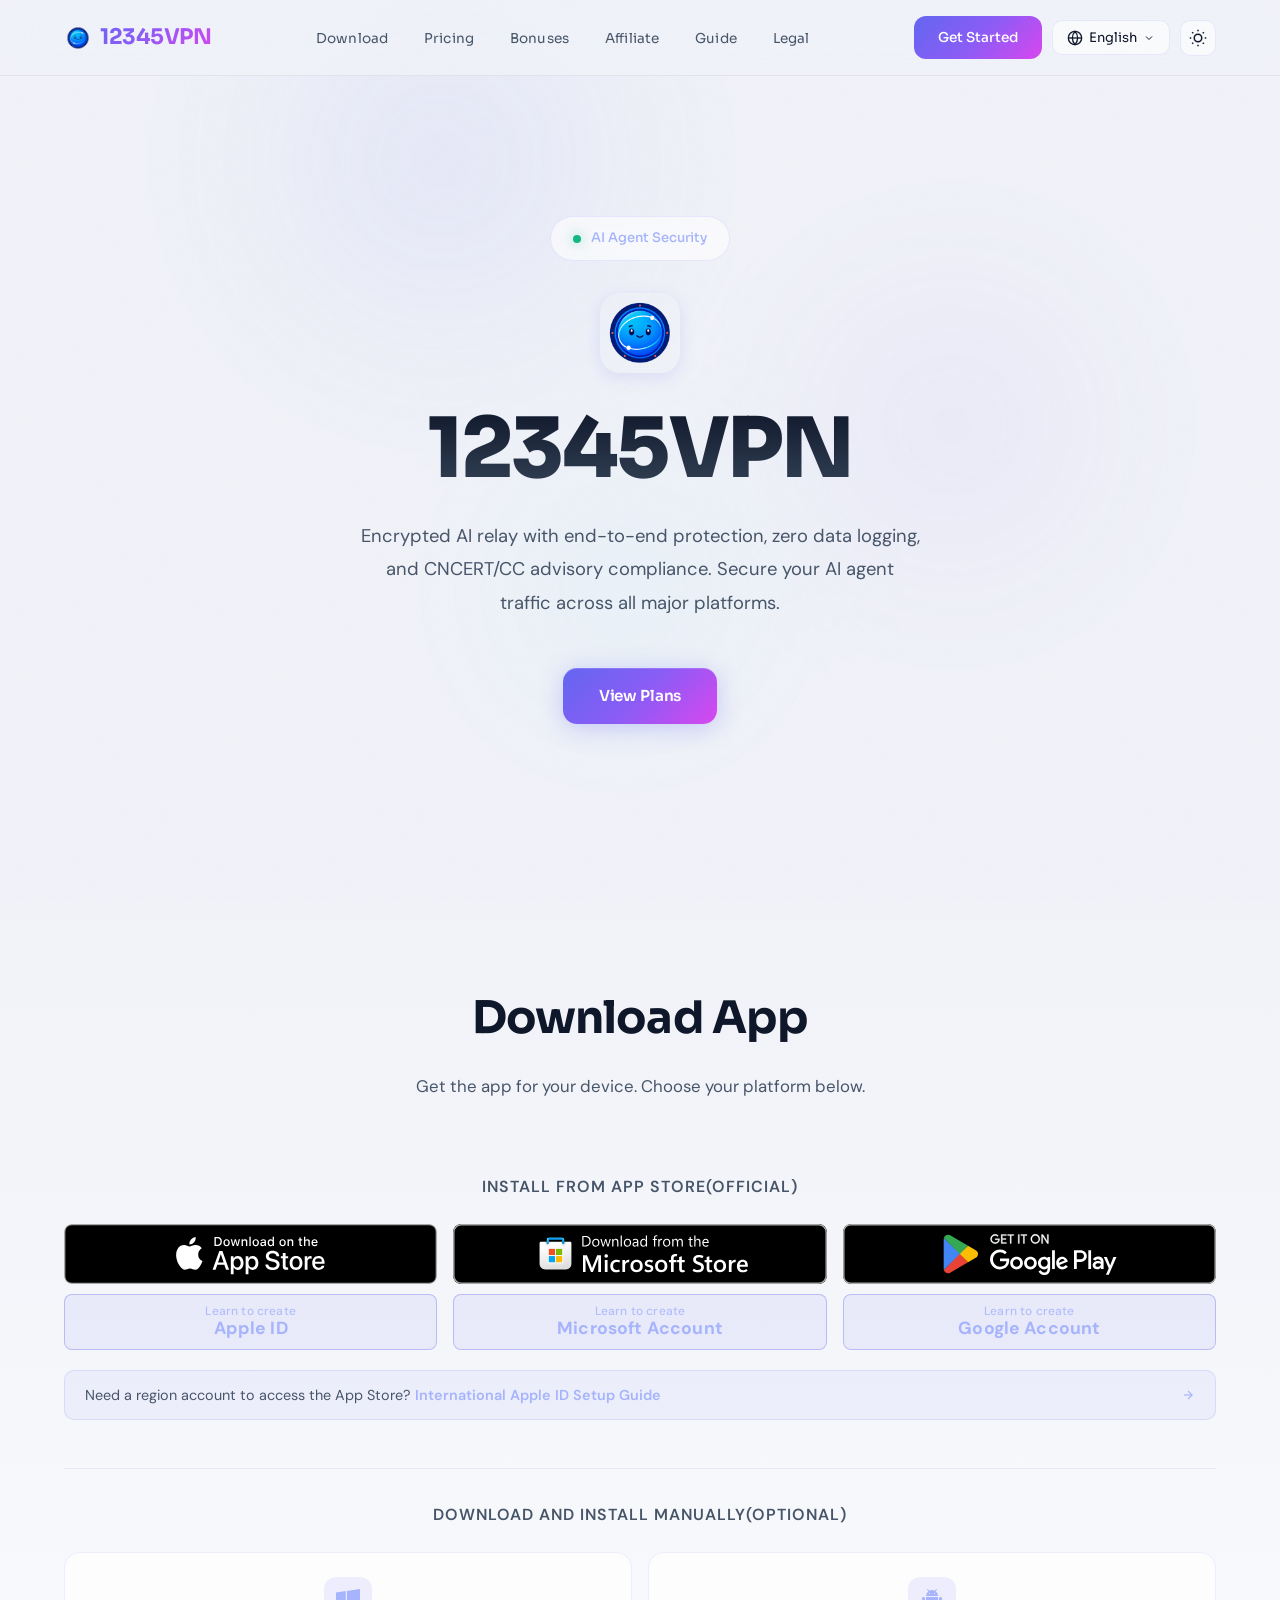
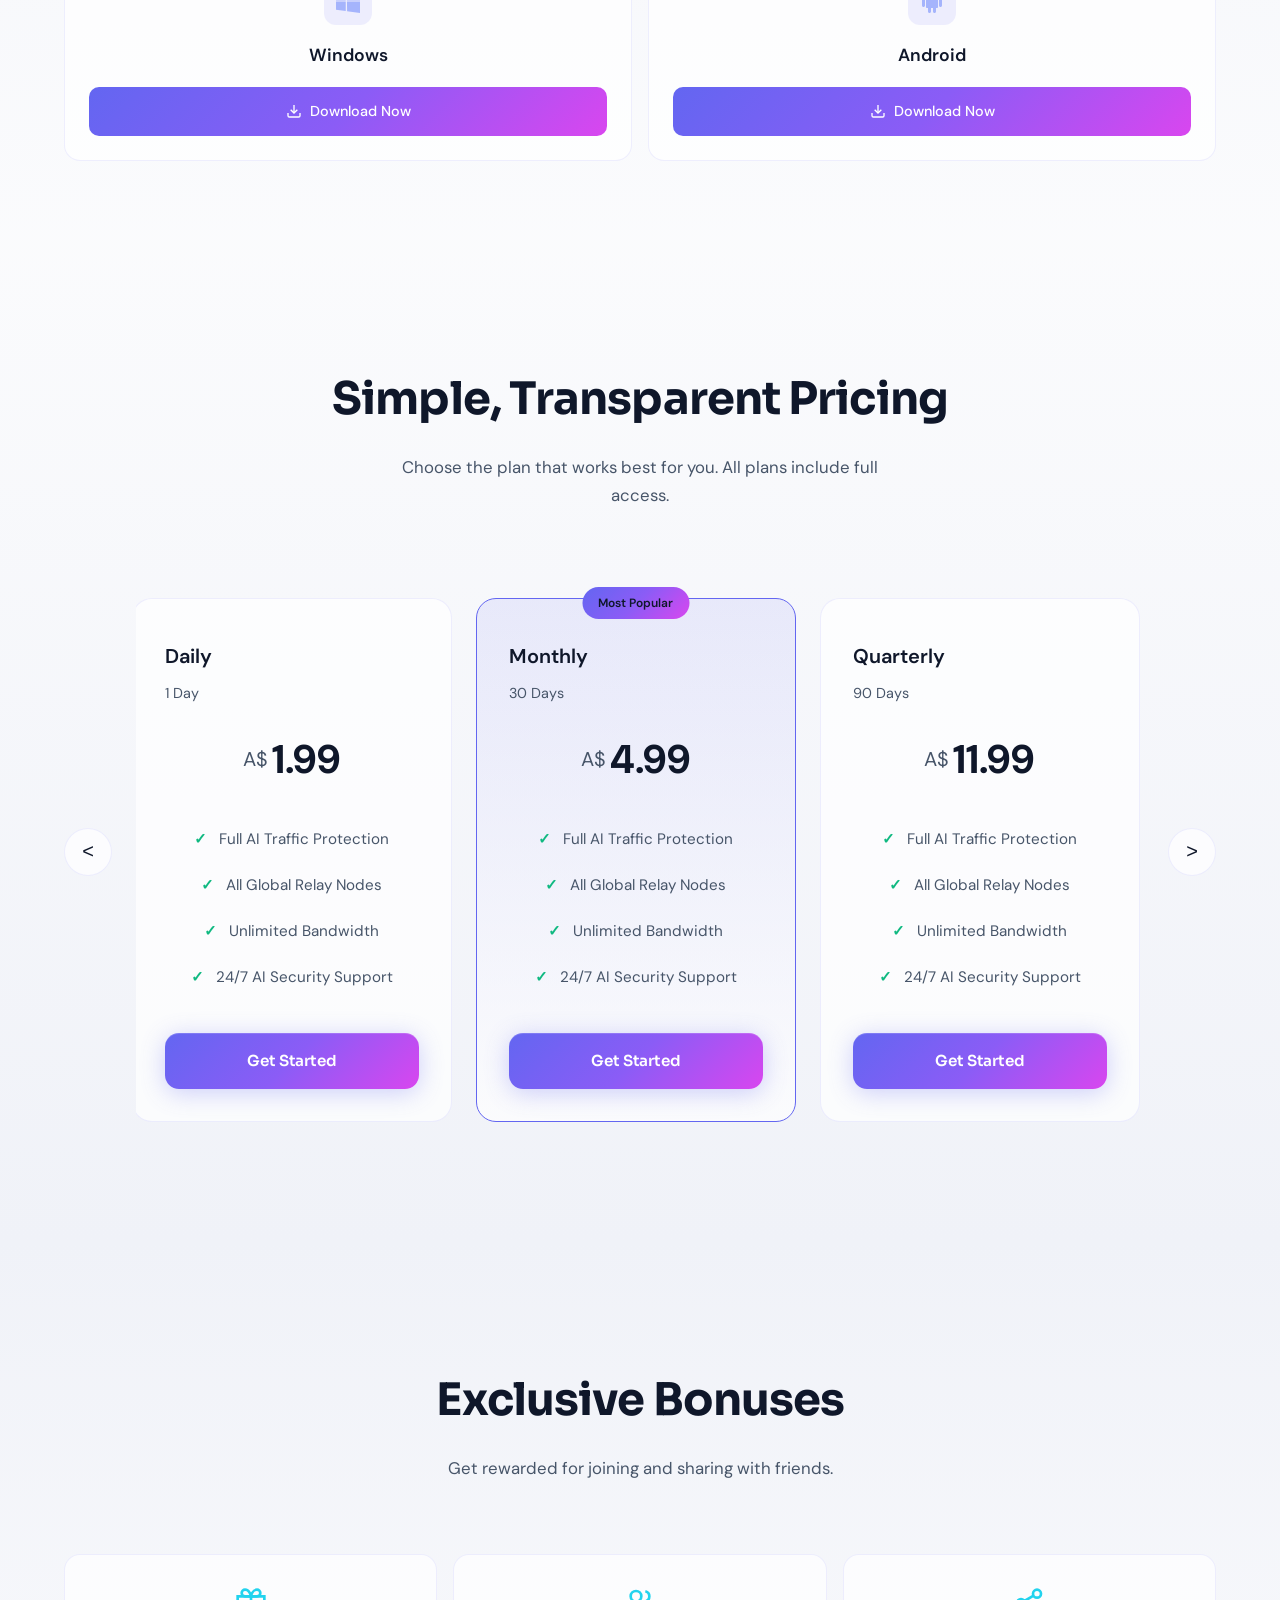
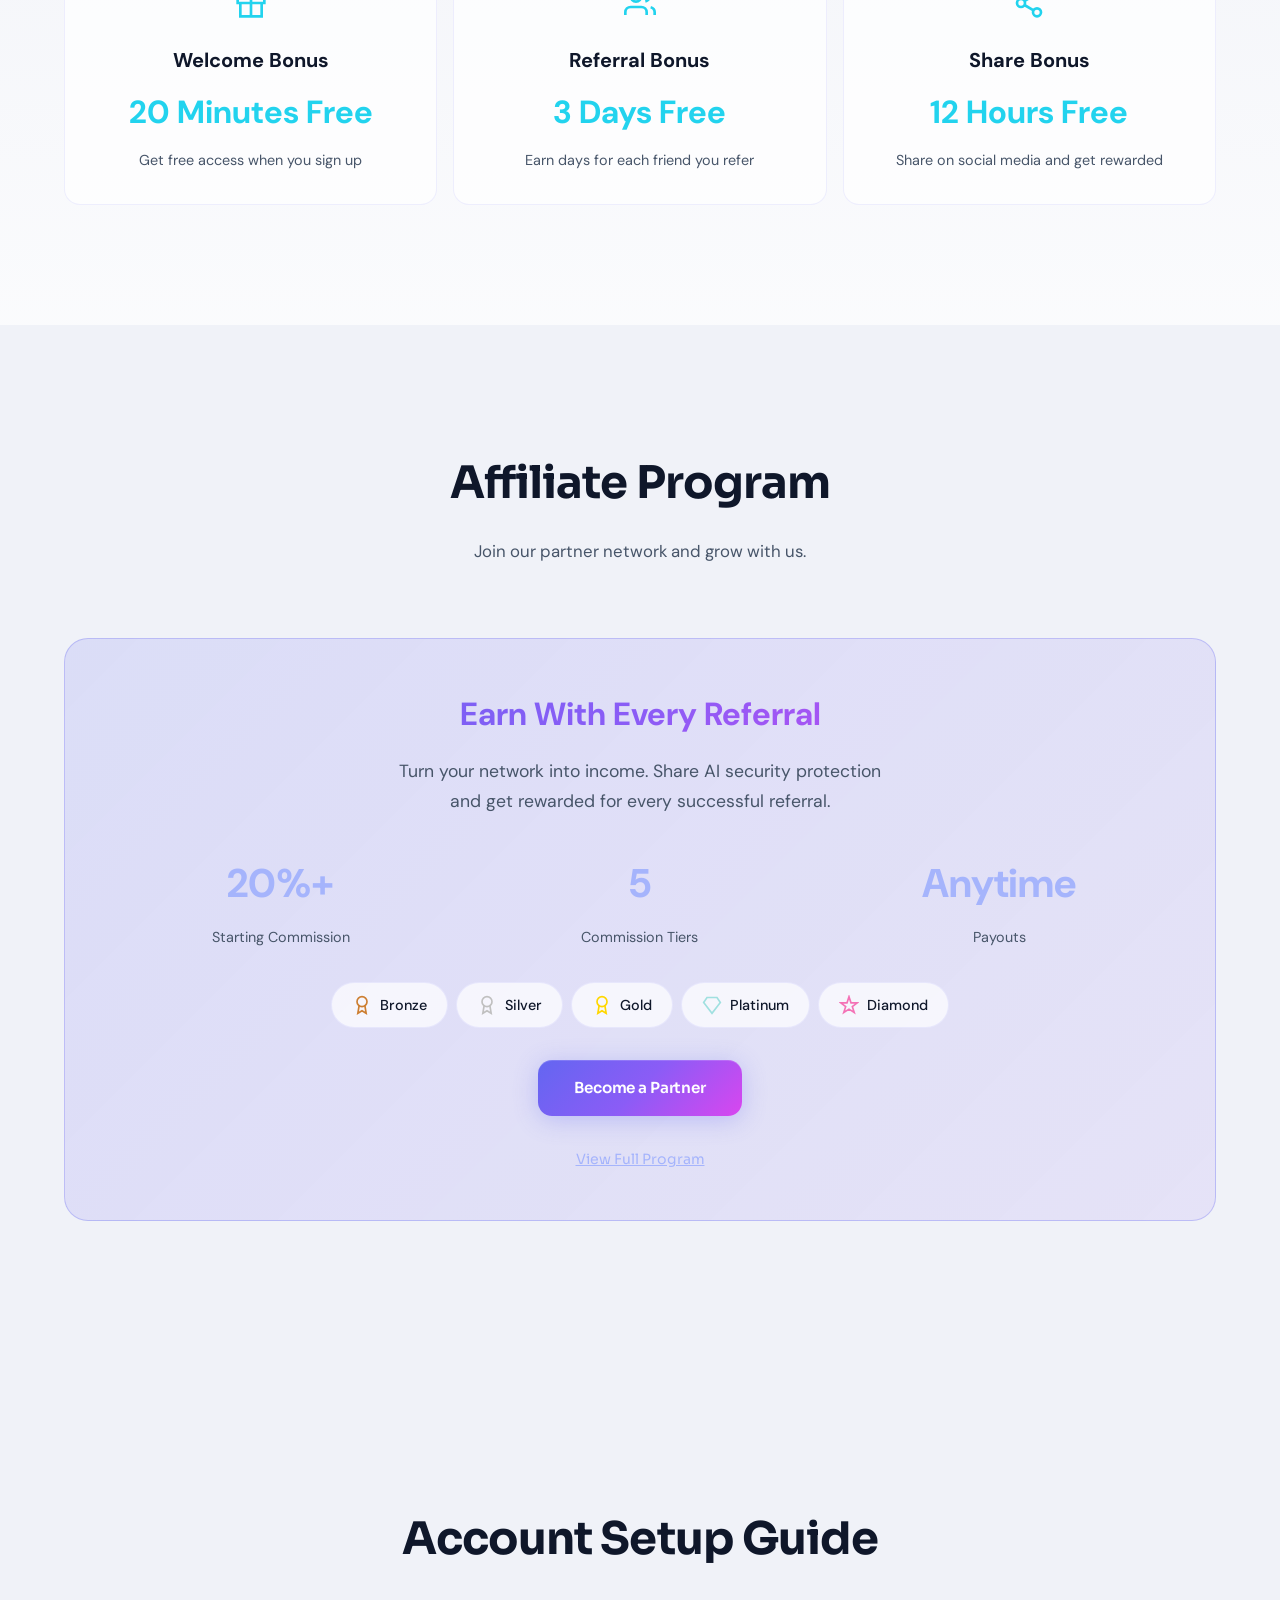
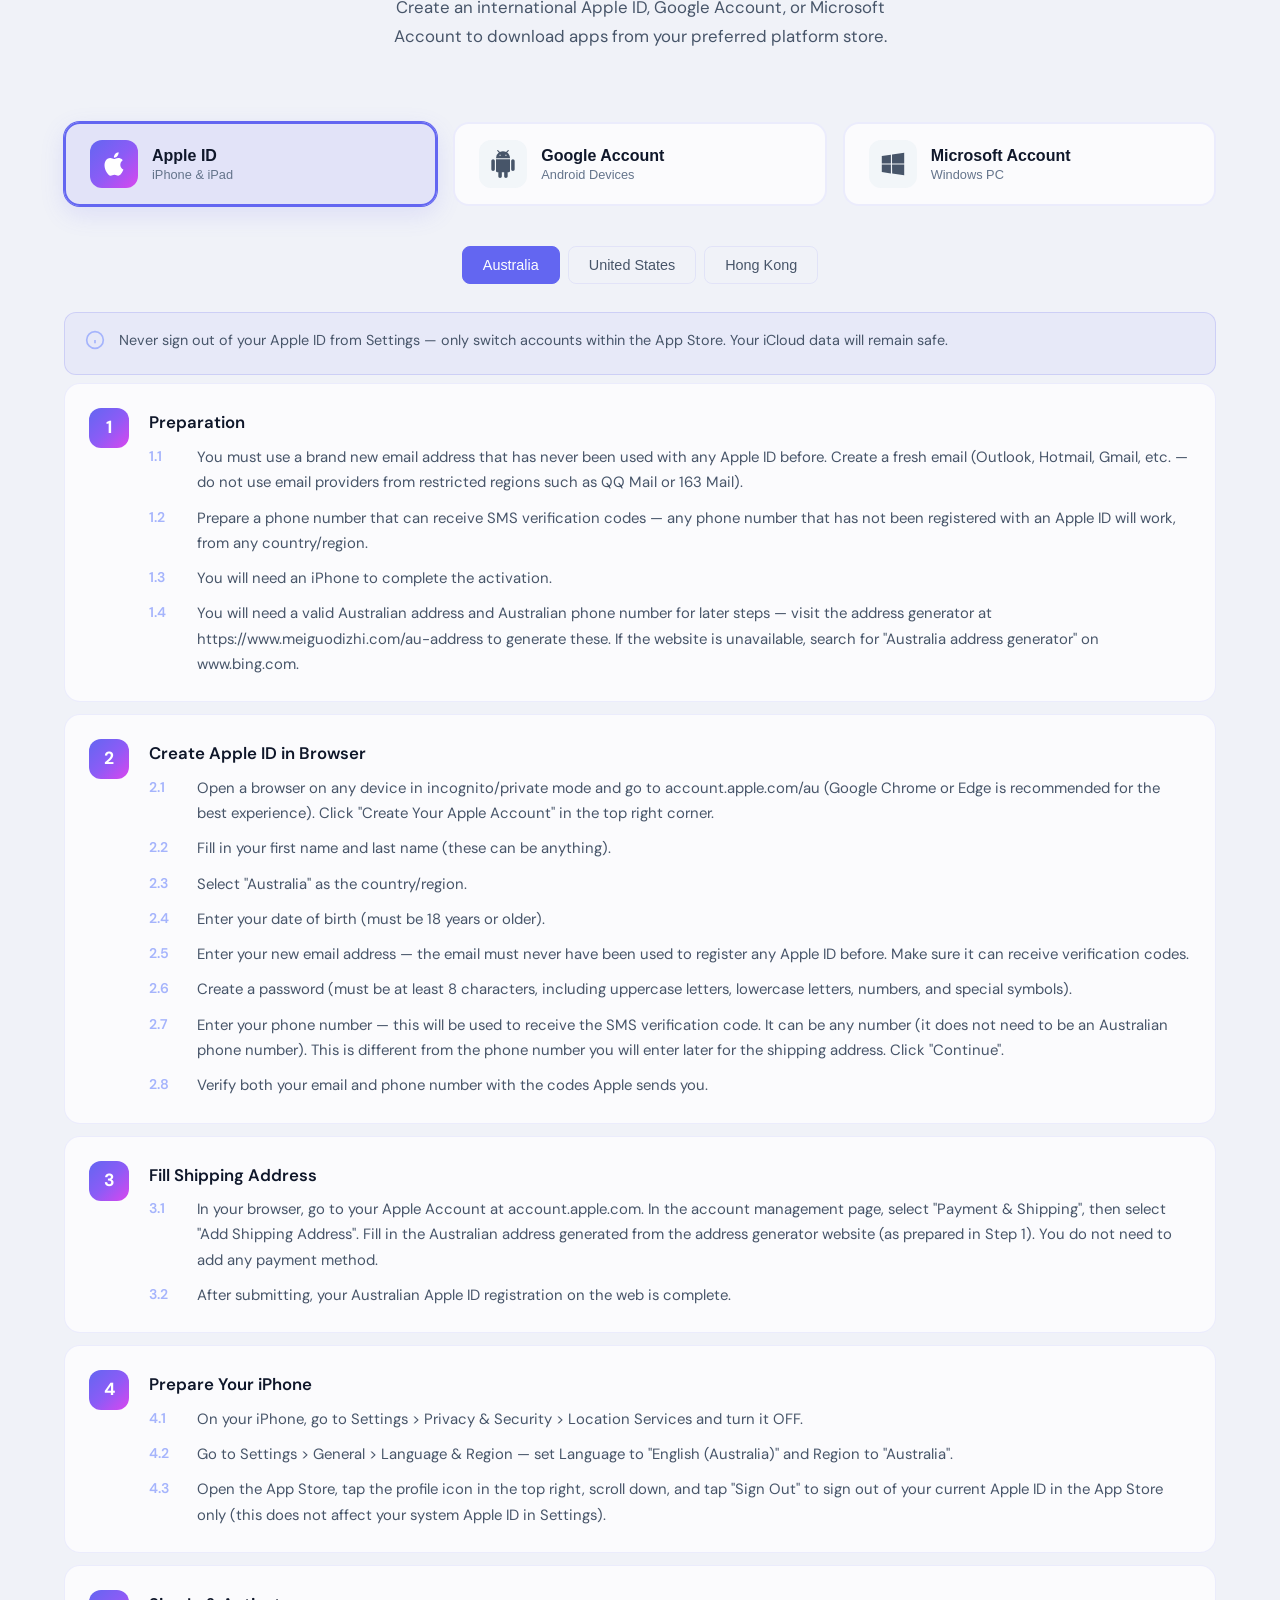
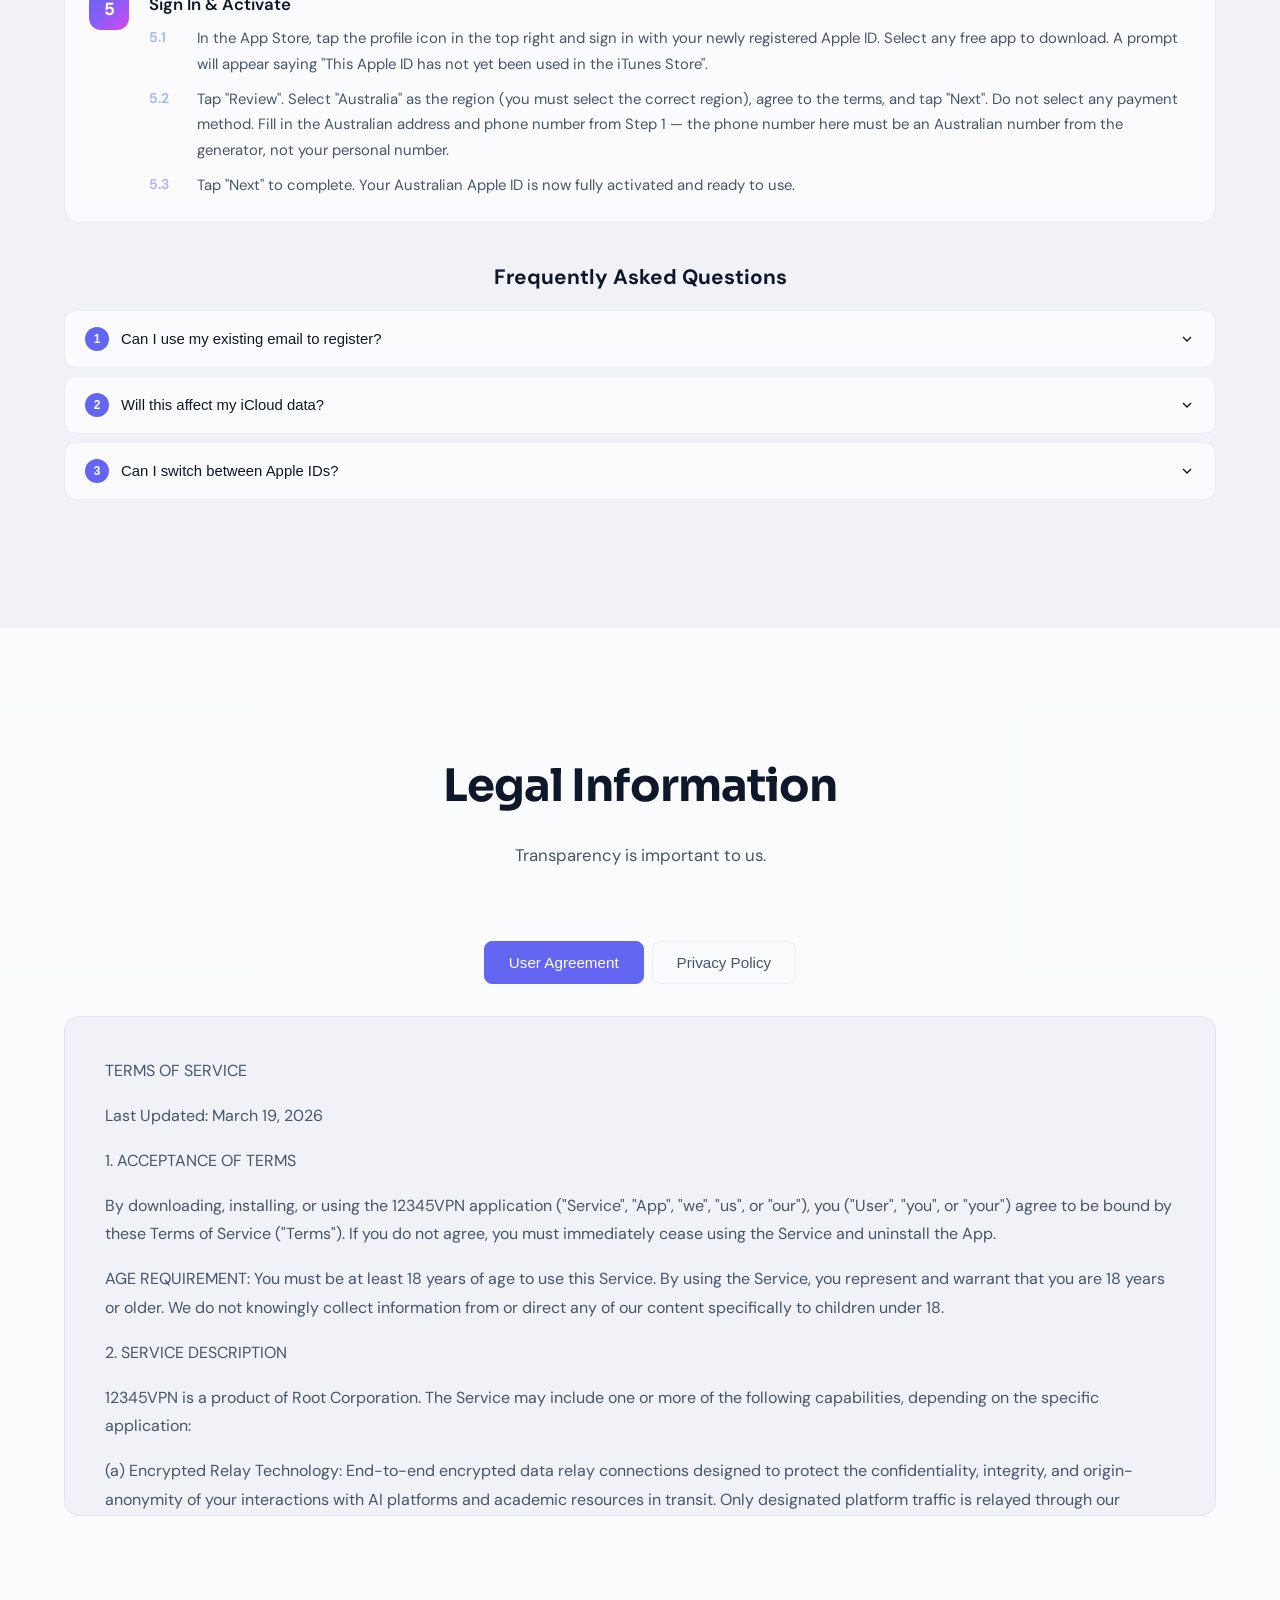
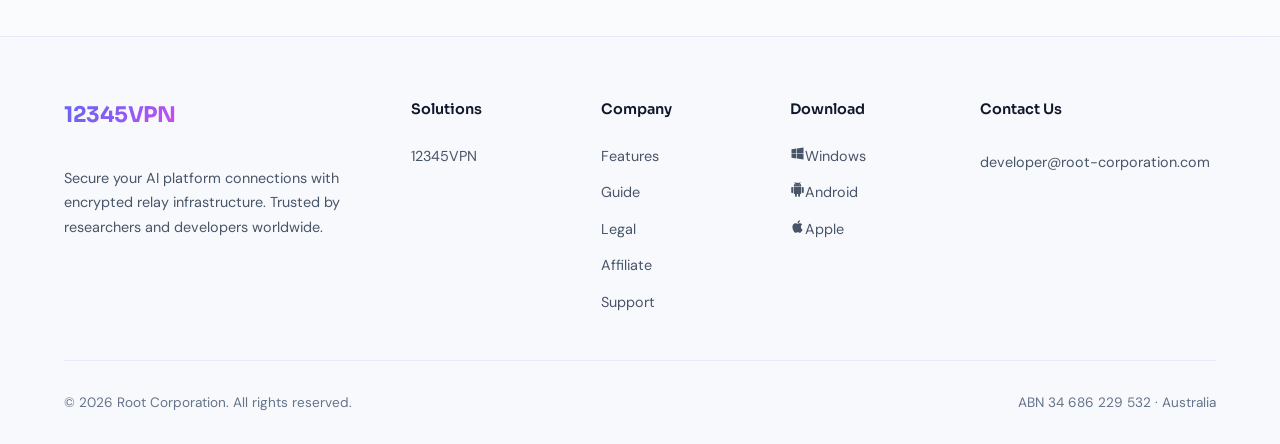
==== commit 75eded42: "website: remove Infrastructure section/nav + All Solutions; fix affiliate branding + partner link - " ====
--- a/index.html
+++ b/index.html
@@ -1321,7 +1321,6 @@
             <ul class="nav-links">
                 <li><a href="#download" data-i18n="nav.download">Download</a></li>
                 <li><a href="#pricing" data-i18n="nav.pricing">Pricing</a></li>
-                <li><a href="#servers" data-i18n="nav.infrastructure">Infrastructure</a></li>
                 <li><a href="#bonuses" data-i18n="nav.bonuses">Bonuses</a></li>
                 <li><a href="#affiliate" data-i18n="nav.affiliate">Affiliate</a></li>
                 <li><a href="#account-guide" data-i18n="nav.guide">Guide</a></li>
@@ -1388,10 +1387,8 @@
     </nav>
 
     <div class="mobile-menu" id="mobile-menu">
-        <a href="https://root-corporation.com" class="mobile-menu-link" data-i18n="nav.allSolutions">← All Solutions</a>
         <a href="#download" class="mobile-menu-link" data-i18n="nav.download">Download</a>
         <a href="#pricing" class="mobile-menu-link" data-i18n="nav.pricing">Pricing</a>
-        <a href="#servers" class="mobile-menu-link" data-i18n="nav.infrastructure">Infrastructure</a>
         <a href="#bonuses" class="mobile-menu-link" data-i18n="nav.bonuses">Bonuses</a>
         <a href="#affiliate" class="mobile-menu-link" data-i18n="nav.affiliate">Affiliate</a>
         <a href="#account-guide" class="mobile-menu-link" data-i18n="nav.guide">Guide</a>
@@ -1451,7 +1448,6 @@
             <p data-i18n="appHero.description">Advanced privacy protection with end-to-end encryption, zero data logging, and global infrastructure. Take control of your digital privacy.</p>
             <div style="display:flex;gap:16px;justify-content:center;flex-wrap:wrap;">
                 <a href="#pricing" class="btn btn-primary" data-i18n="appHero.viewPlans">View Plans</a>
-                <a href="https://root-corporation.com" class="btn btn-secondary" data-i18n="nav.allSolutions">← All Solutions</a>
             </div>
         </div>
     </section>
@@ -1511,15 +1507,6 @@
         </div>
     </section>
 
-    <section id="servers">
-        <div class="container">
-            <div class="section-header reveal">
-                <h2 data-i18n="servers.title">Global Infrastructure</h2>
-                <p data-i18n="servers.description">Privacy protection nodes distributed worldwide for optimal performance.</p>
-            </div>
-            <div class="servers-grid"><div class="server-card"><div class="server-flag">AU</div><div class="server-info"><h4>Sydney</h4><p>AU001</p></div></div><div class="server-card"><div class="server-flag">AU</div><div class="server-info"><h4>Sydney</h4><p>AU002</p></div></div><div class="server-card"><div class="server-flag">DE</div><div class="server-info"><h4>Frankfurt Am Main</h4><p>DE001</p></div></div><div class="server-card"><div class="server-flag">GB</div><div class="server-info"><h4>London</h4><p>GB001</p></div></div><div class="server-card"><div class="server-flag">LU</div><div class="server-info"><h4>Luxembourg</h4><p>LU001</p></div></div><div class="server-card"><div class="server-flag">US</div><div class="server-info"><h4>Las Vegas</h4><p>US001</p></div></div></div>
-        </div>
-    </section>
 
     <section id="bonuses">
         <div class="container">
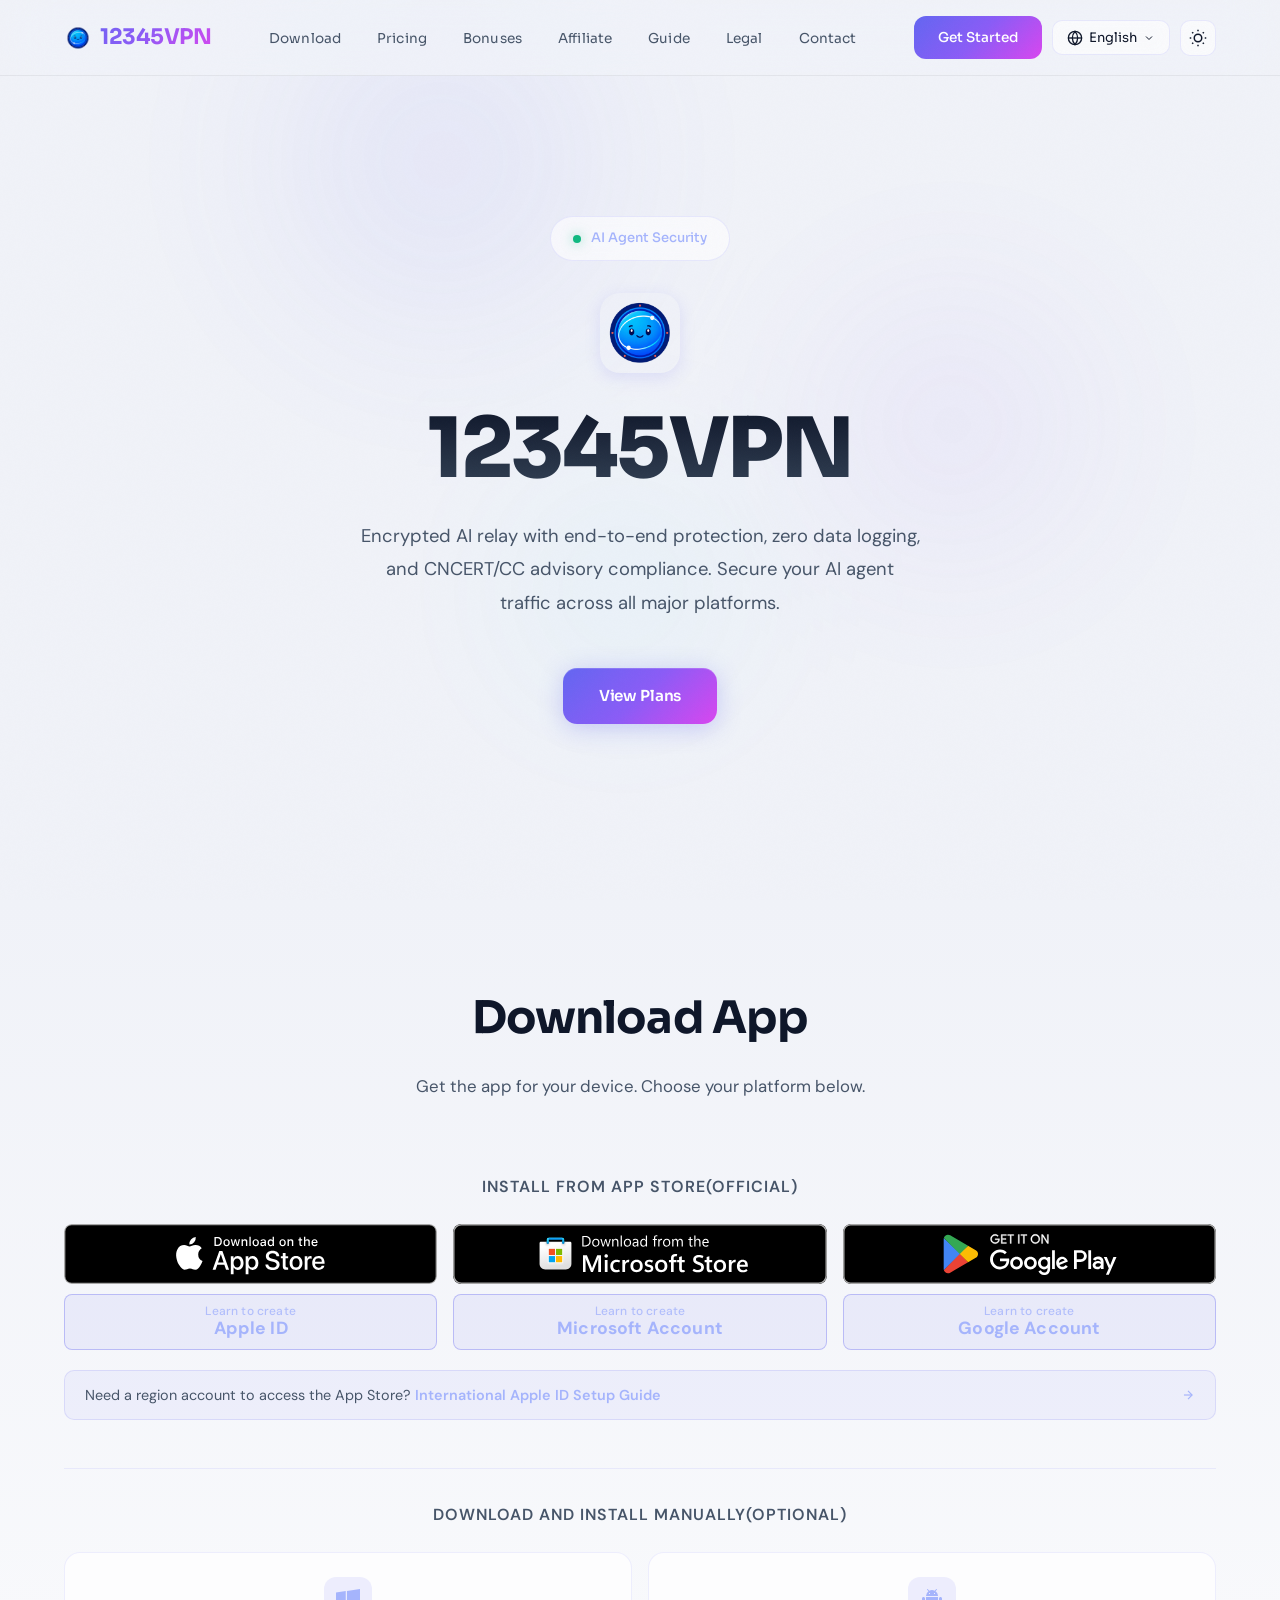
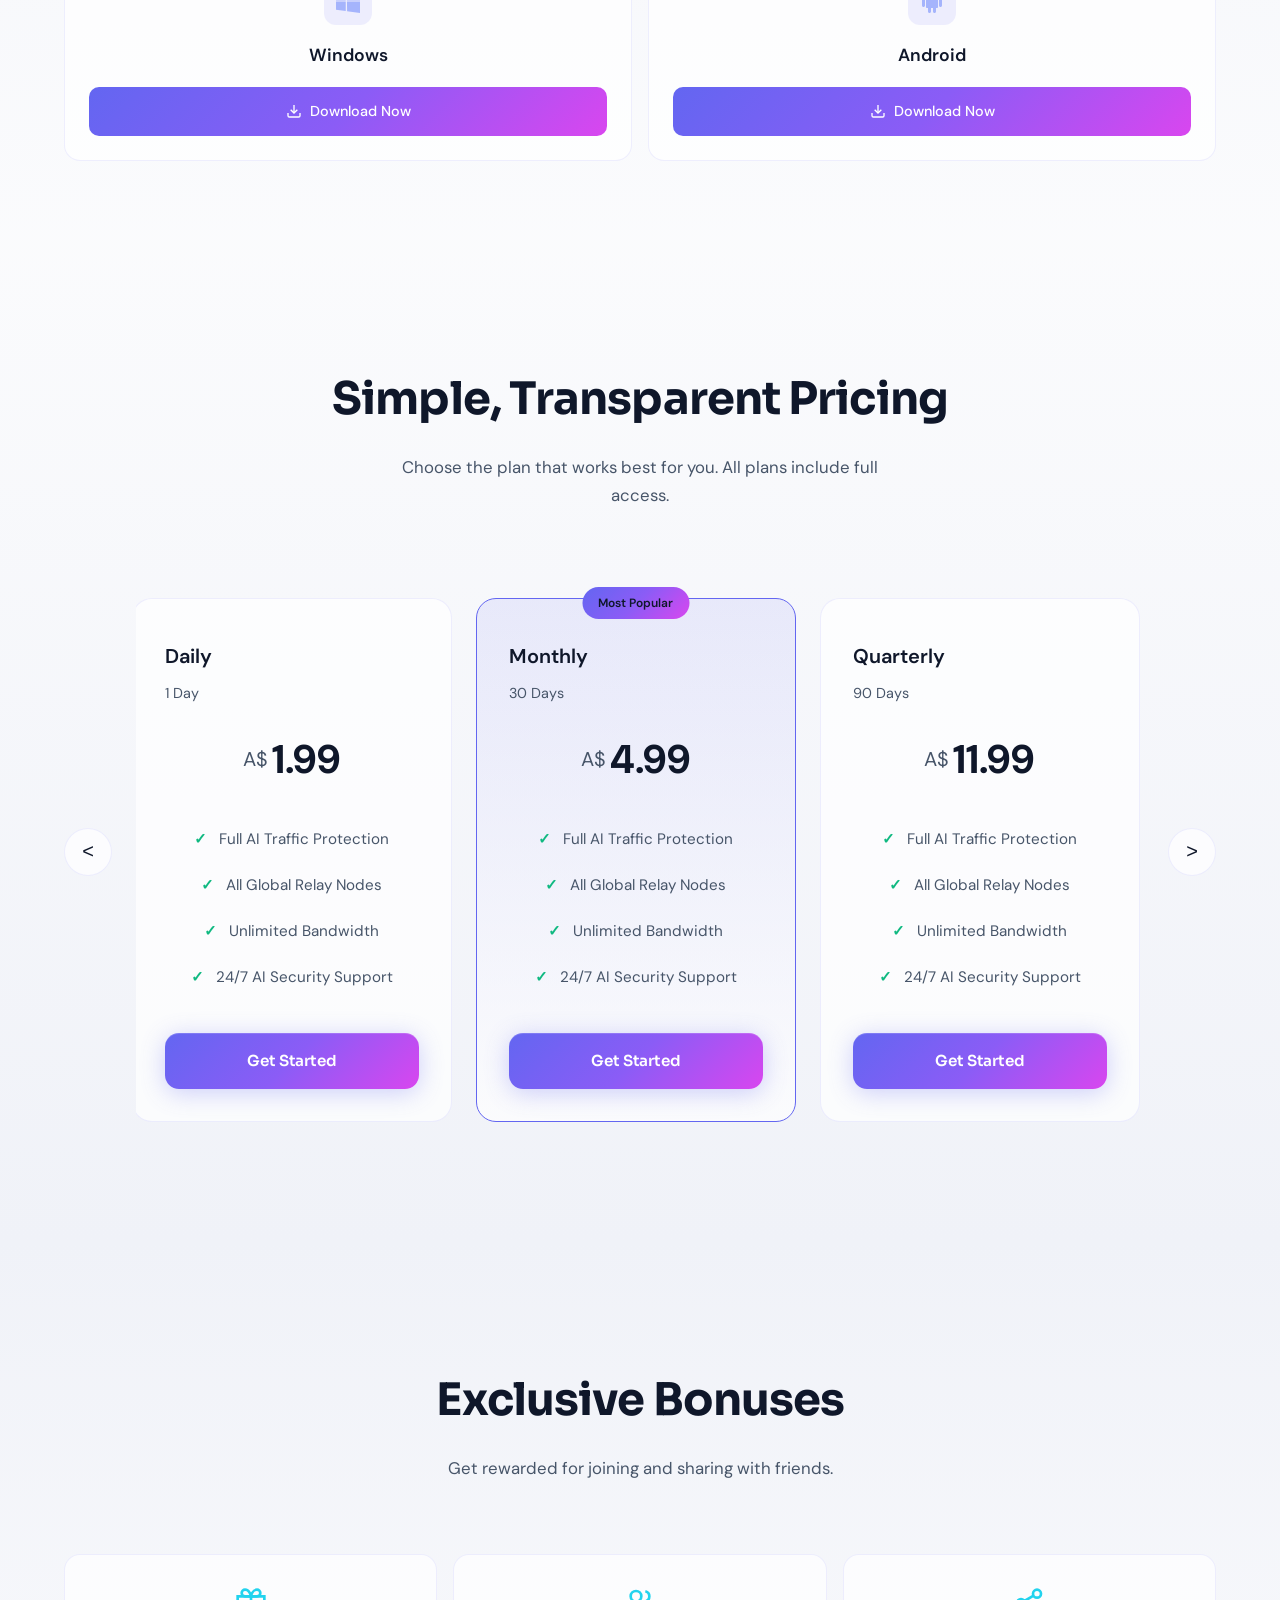
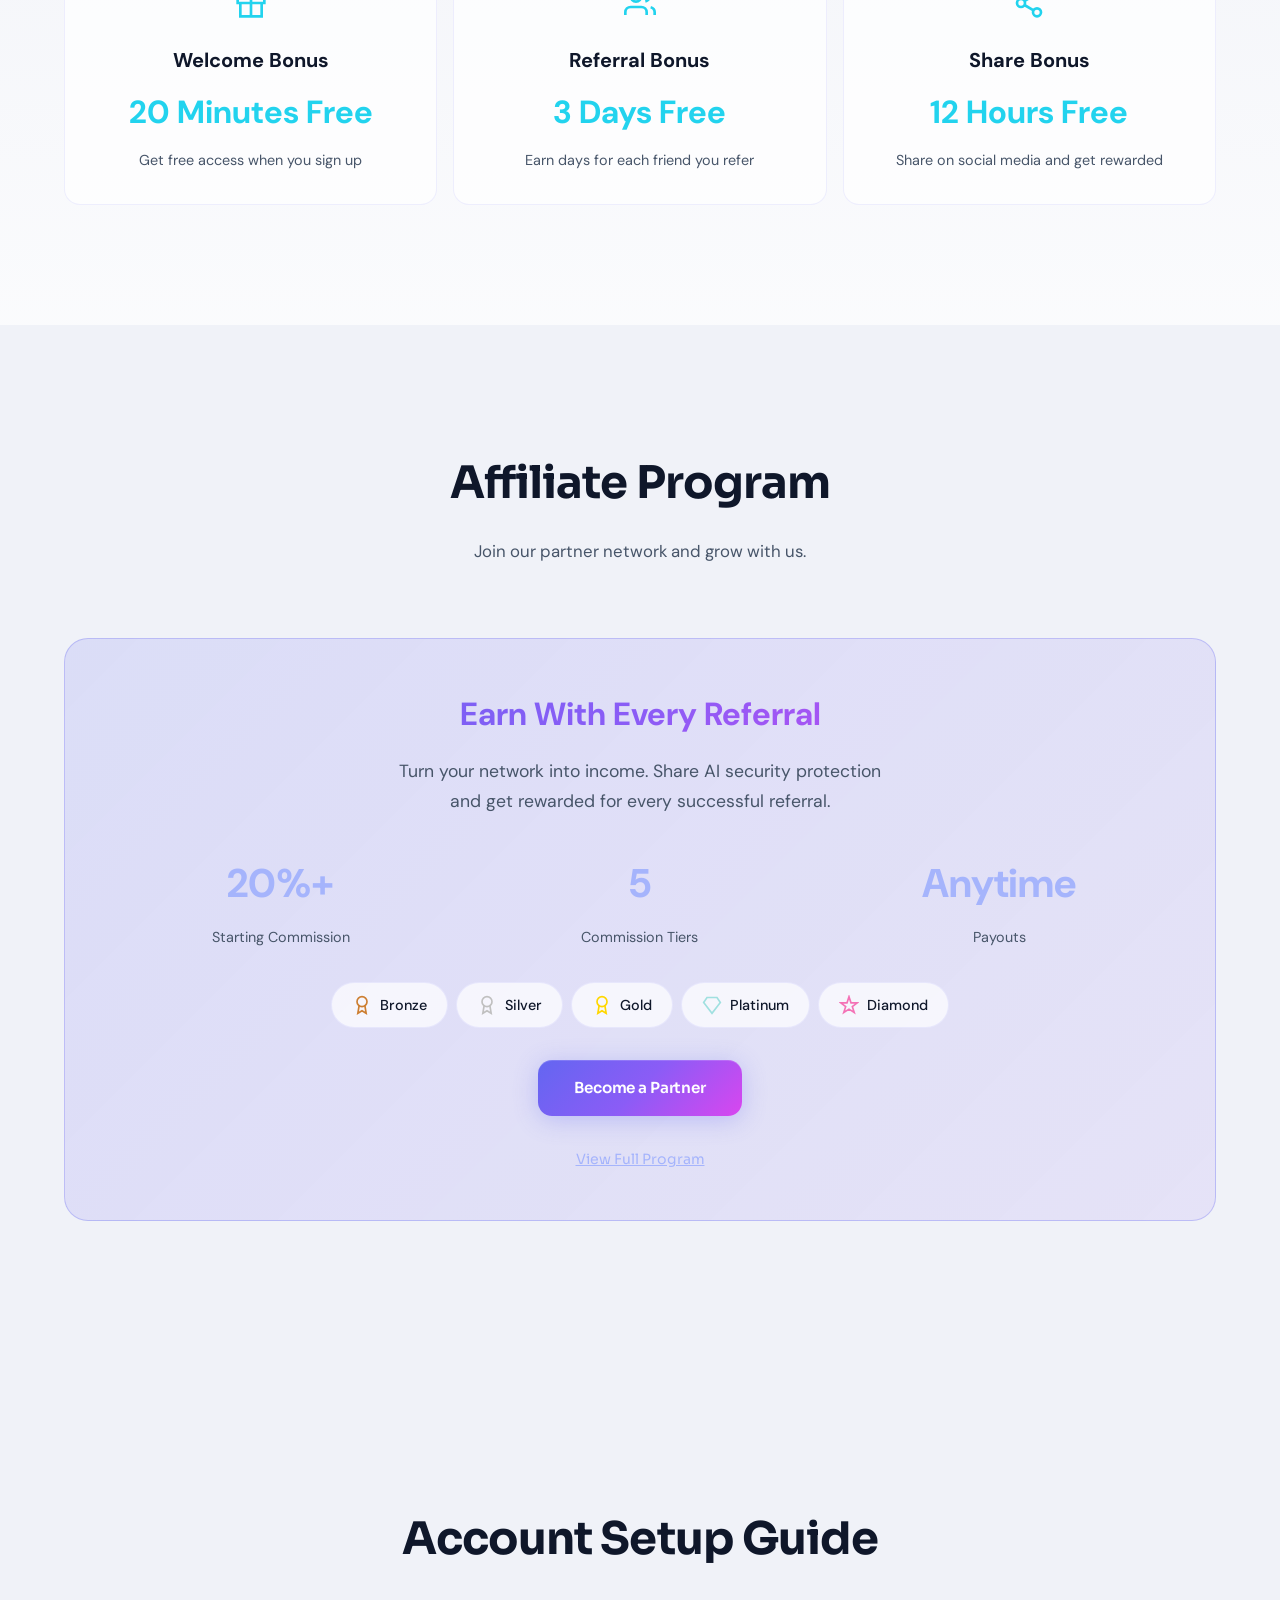
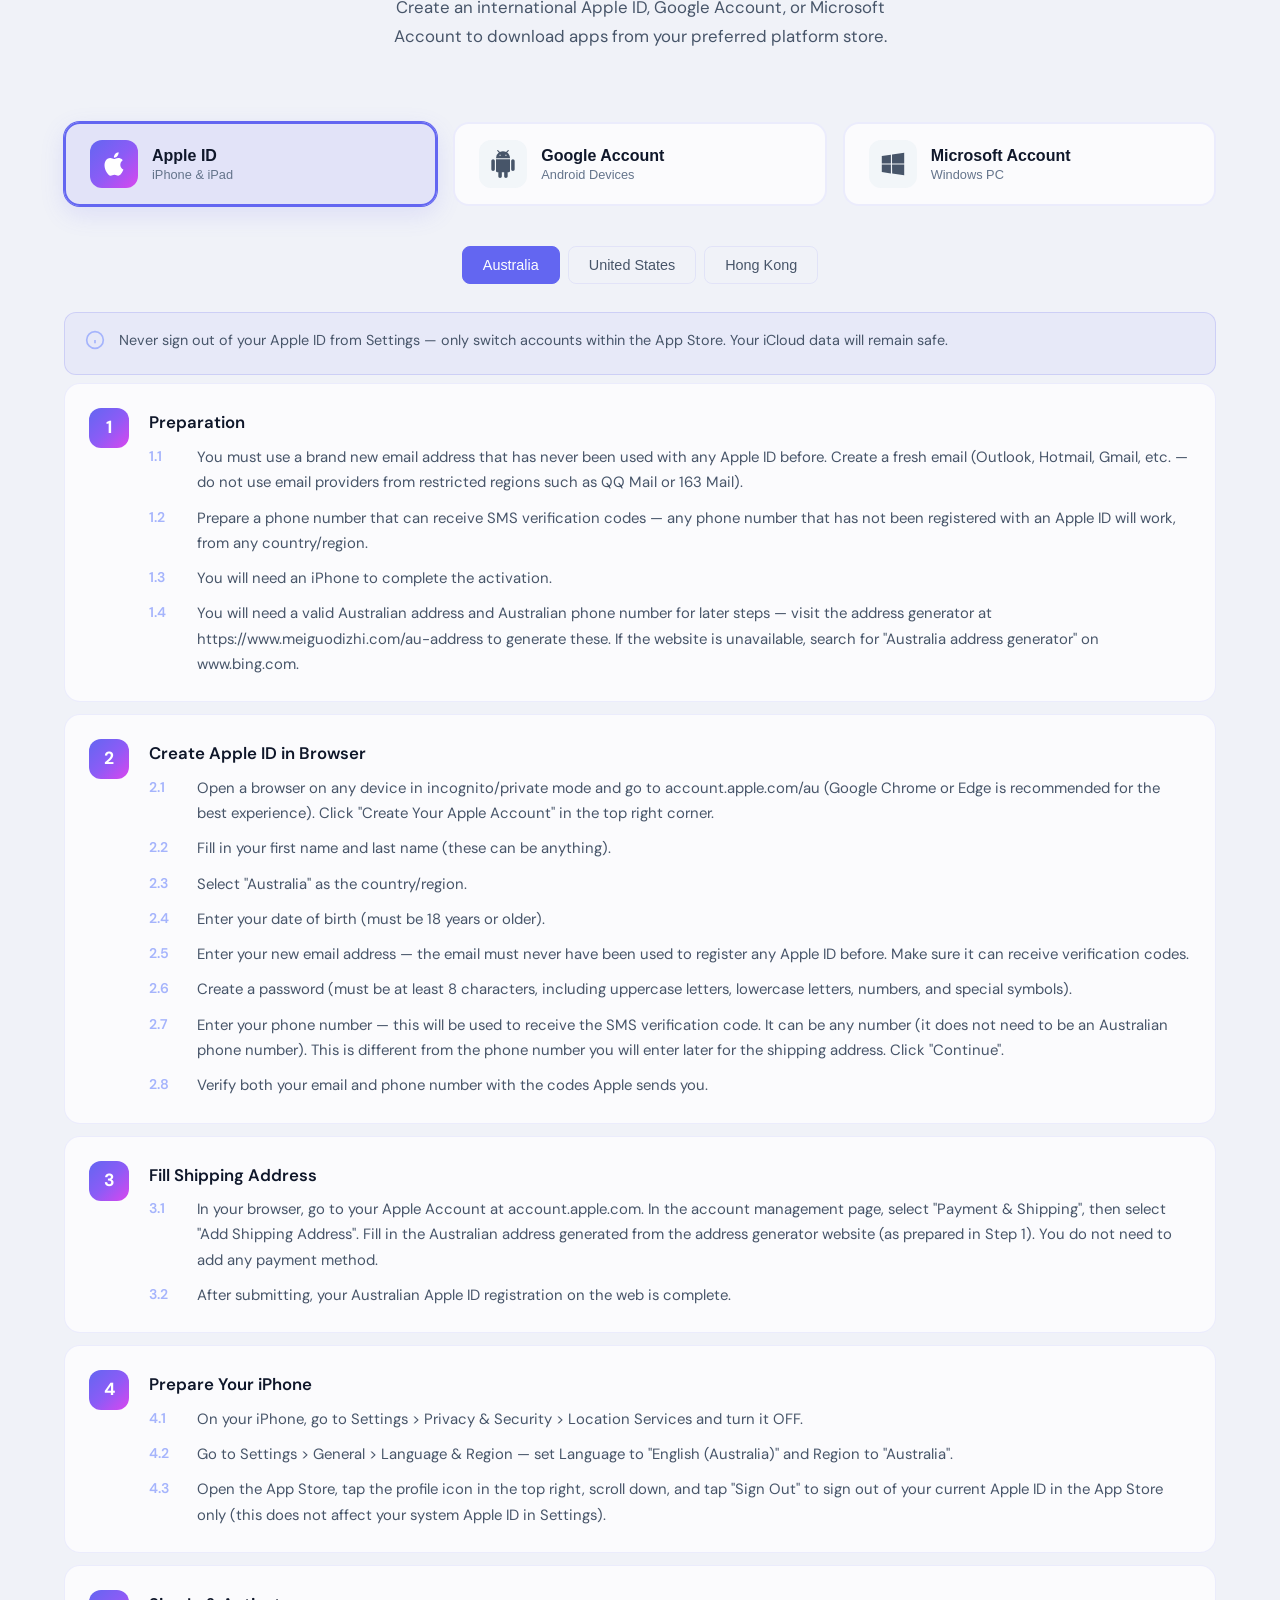
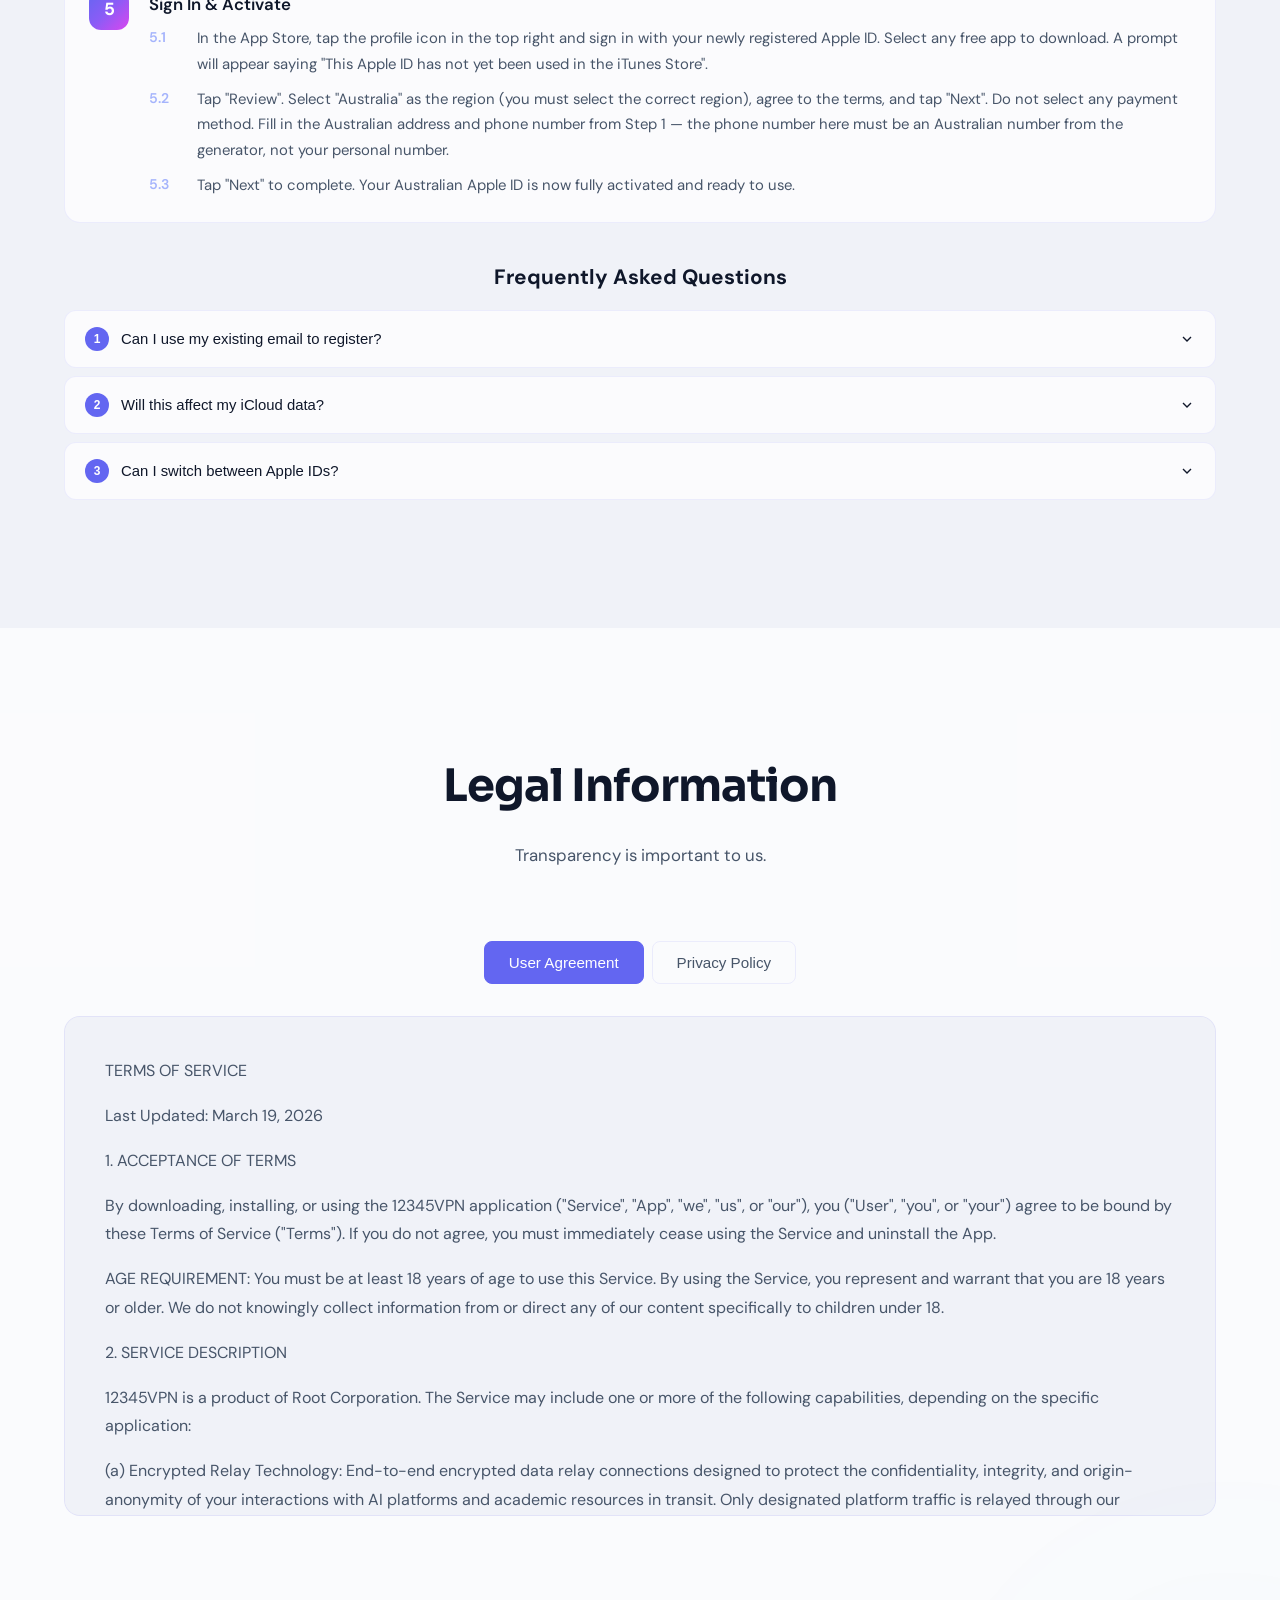
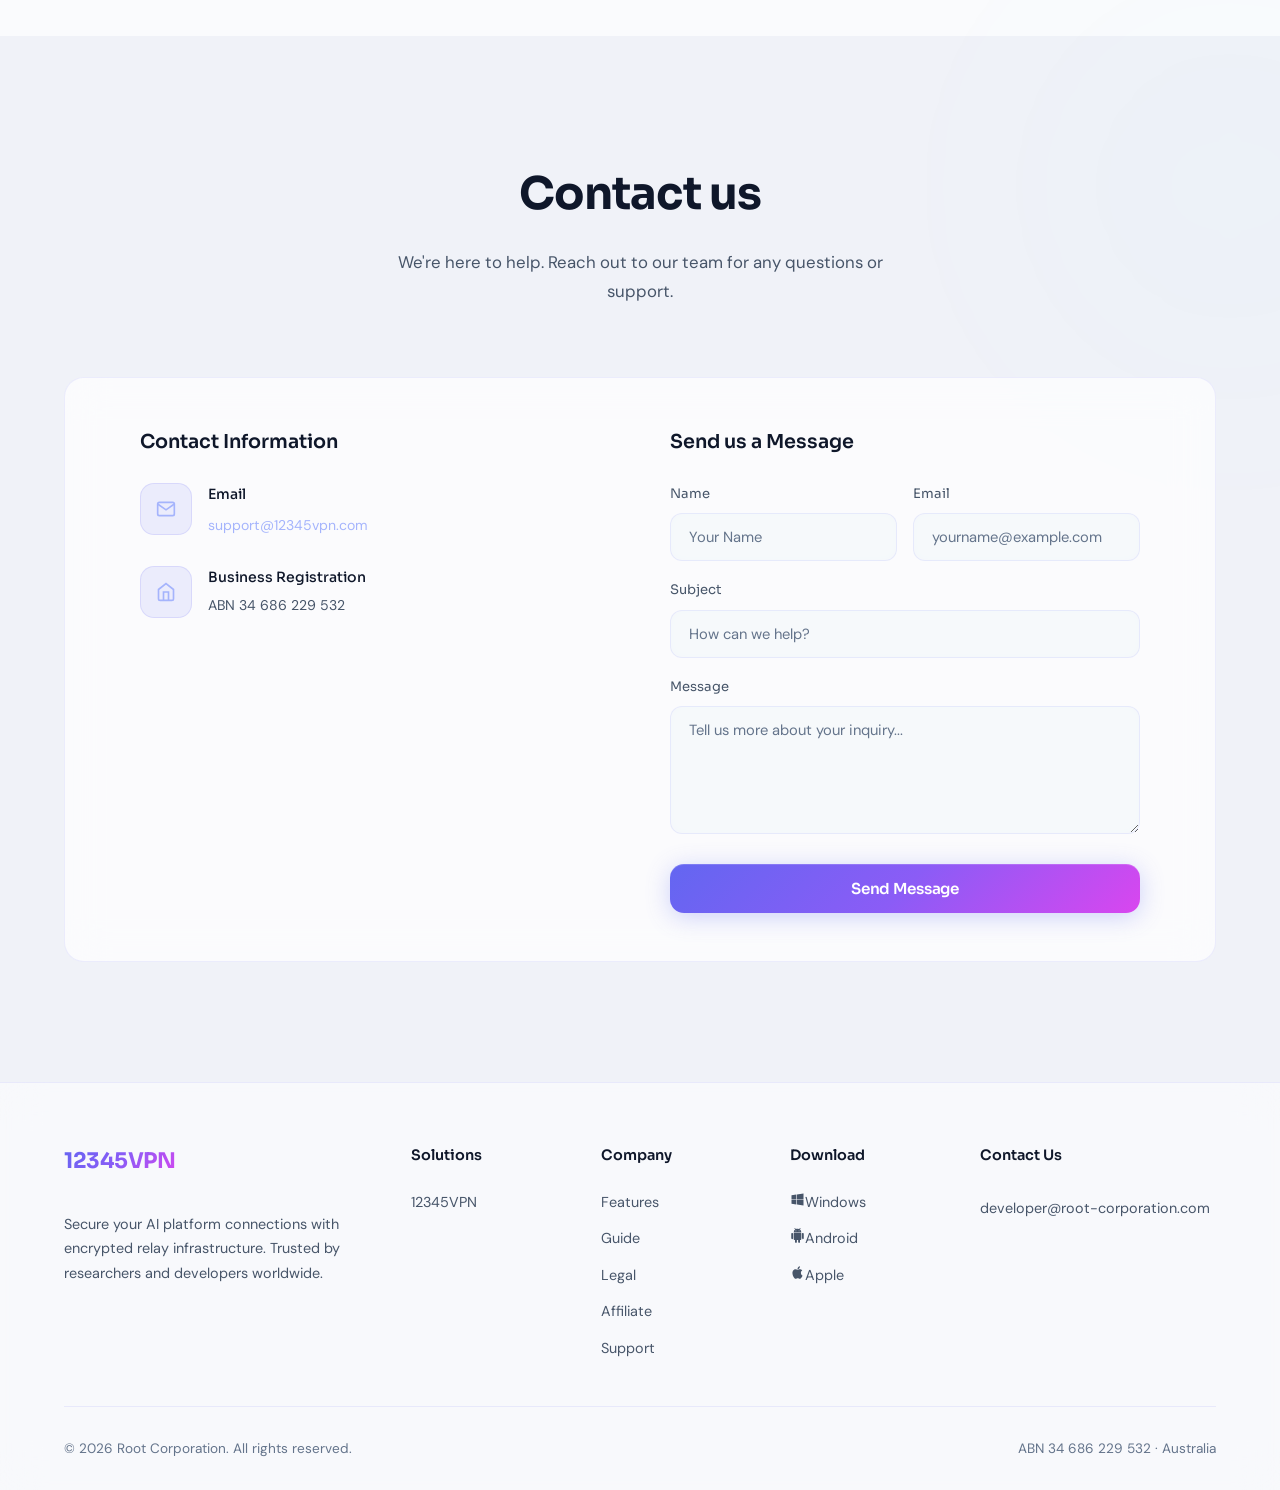
==== commit c106088e: "website: 28-language dropdown fix + on-site Contact section - Language dropdown: 2-column grid + vis" ====
--- a/index.html
+++ b/index.html
@@ -1325,6 +1325,7 @@
                 <li><a href="#affiliate" data-i18n="nav.affiliate">Affiliate</a></li>
                 <li><a href="#account-guide" data-i18n="nav.guide">Guide</a></li>
                 <li><a href="#legal" data-i18n="nav.legal">Legal</a></li>
+                <li><a href="#contact">Contact</a></li>
             </ul>
             <div class="nav-actions">
             <a href="#pricing" class="nav-cta" data-i18n="nav.getStarted">Get Started</a>
@@ -1393,6 +1394,7 @@
         <a href="#affiliate" class="mobile-menu-link" data-i18n="nav.affiliate">Affiliate</a>
         <a href="#account-guide" class="mobile-menu-link" data-i18n="nav.guide">Guide</a>
         <a href="#legal" class="mobile-menu-link" data-i18n="nav.legal">Legal</a>
+        <a href="#contact" class="mobile-menu-link">Contact</a>
         <div class="lang-switcher">
             <button class="lang-switcher-toggle" aria-label="Select language">
                 <svg width="16" height="16" viewBox="0 0 24 24" fill="none" stroke="currentColor" stroke-width="2"><circle cx="12" cy="12" r="10"/><line x1="2" y1="12" x2="22" y2="12"/><path d="M12 2a15.3 15.3 0 0 1 4 10 15.3 15.3 0 0 1-4 10 15.3 15.3 0 0 1-4-10 15.3 15.3 0 0 1 4-10z"/></svg>
@@ -1524,7 +1526,7 @@
                 <h2 data-i18n="affiliate.title">Affiliate Program</h2>
                 <p data-i18n="affiliate.description">Join our partner network and grow with us.</p>
             </div>
-            <div class="affiliate-content"><div class="affiliate-hero"><h3 data-i18n="affiliate.heroTitle">Earn With Every Referral</h3><p data-i18n="affiliate.heroDescription">Turn your network into income. Share privacy protection and get rewarded for every successful referral.</p><div class="affiliate-benefits"><div class="affiliate-benefit"><div class="affiliate-benefit-value">20%+</div><div class="affiliate-benefit-label" data-i18n="affiliate.startingCommission">Starting Commission</div></div><div class="affiliate-benefit"><div class="affiliate-benefit-value">5</div><div class="affiliate-benefit-label" data-i18n="affiliate.commissionTiers">Commission Tiers</div></div><div class="affiliate-benefit"><div class="affiliate-benefit-value" data-i18n="affiliate.anytime">Anytime</div><div class="affiliate-benefit-label" data-i18n="affiliate.payouts">Payouts</div></div></div><div class="affiliate-tiers-row"><span class="affiliate-tier-badge"><svg width="20" height="20" viewBox="0 0 24 24" fill="none" stroke="#cd7f32" stroke-width="2"><circle cx="12" cy="8" r="6"/><path d="M15.477 12.89L17 22l-5-3-5 3 1.523-9.11"/></svg><span data-i18n="affiliate.tierBronze">Bronze</span></span><span class="affiliate-tier-badge"><svg width="20" height="20" viewBox="0 0 24 24" fill="none" stroke="#c0c0c0" stroke-width="2"><circle cx="12" cy="8" r="6"/><path d="M15.477 12.89L17 22l-5-3-5 3 1.523-9.11"/></svg><span data-i18n="affiliate.tierSilver">Silver</span></span><span class="affiliate-tier-badge"><svg width="20" height="20" viewBox="0 0 24 24" fill="none" stroke="#ffd700" stroke-width="2"><circle cx="12" cy="8" r="6"/><path d="M15.477 12.89L17 22l-5-3-5 3 1.523-9.11"/></svg><span data-i18n="affiliate.tierGold">Gold</span></span><span class="affiliate-tier-badge"><svg width="20" height="20" viewBox="0 0 24 24" fill="none" stroke="#a0e0e0" stroke-width="2"><path d="M6 3h12l4 6-10 13L2 9z"/></svg><span data-i18n="affiliate.tierPlatinum">Platinum</span></span><span class="affiliate-tier-badge"><svg width="20" height="20" viewBox="0 0 24 24" fill="none" stroke="#f472b6" stroke-width="2"><path d="M12 2l2.4 7.4H22l-6 4.6 2.3 7L12 17l-6.3 4 2.3-7-6-4.6h7.6z"/></svg><span data-i18n="affiliate.tierDiamond">Diamond</span></span></div><div class="affiliate-cta"><a href="https://root-corporation.com#contact" class="btn btn-primary" data-i18n="affiliate.becomePartner">Become a Partner</a></div><a href="affiliate.html" style="display:block;text-align:center;margin-top:32px;color:var(--primary-light);font-size:0.88rem;text-decoration:underline;font-family:var(--font-display);transition:color 0.3s;" data-i18n="affiliate.viewFullProgram">View Full Program</a></div></div>
+            <div class="affiliate-content"><div class="affiliate-hero"><h3 data-i18n="affiliate.heroTitle">Earn With Every Referral</h3><p data-i18n="affiliate.heroDescription">Turn your network into income. Share privacy protection and get rewarded for every successful referral.</p><div class="affiliate-benefits"><div class="affiliate-benefit"><div class="affiliate-benefit-value">20%+</div><div class="affiliate-benefit-label" data-i18n="affiliate.startingCommission">Starting Commission</div></div><div class="affiliate-benefit"><div class="affiliate-benefit-value">5</div><div class="affiliate-benefit-label" data-i18n="affiliate.commissionTiers">Commission Tiers</div></div><div class="affiliate-benefit"><div class="affiliate-benefit-value" data-i18n="affiliate.anytime">Anytime</div><div class="affiliate-benefit-label" data-i18n="affiliate.payouts">Payouts</div></div></div><div class="affiliate-tiers-row"><span class="affiliate-tier-badge"><svg width="20" height="20" viewBox="0 0 24 24" fill="none" stroke="#cd7f32" stroke-width="2"><circle cx="12" cy="8" r="6"/><path d="M15.477 12.89L17 22l-5-3-5 3 1.523-9.11"/></svg><span data-i18n="affiliate.tierBronze">Bronze</span></span><span class="affiliate-tier-badge"><svg width="20" height="20" viewBox="0 0 24 24" fill="none" stroke="#c0c0c0" stroke-width="2"><circle cx="12" cy="8" r="6"/><path d="M15.477 12.89L17 22l-5-3-5 3 1.523-9.11"/></svg><span data-i18n="affiliate.tierSilver">Silver</span></span><span class="affiliate-tier-badge"><svg width="20" height="20" viewBox="0 0 24 24" fill="none" stroke="#ffd700" stroke-width="2"><circle cx="12" cy="8" r="6"/><path d="M15.477 12.89L17 22l-5-3-5 3 1.523-9.11"/></svg><span data-i18n="affiliate.tierGold">Gold</span></span><span class="affiliate-tier-badge"><svg width="20" height="20" viewBox="0 0 24 24" fill="none" stroke="#a0e0e0" stroke-width="2"><path d="M6 3h12l4 6-10 13L2 9z"/></svg><span data-i18n="affiliate.tierPlatinum">Platinum</span></span><span class="affiliate-tier-badge"><svg width="20" height="20" viewBox="0 0 24 24" fill="none" stroke="#f472b6" stroke-width="2"><path d="M12 2l2.4 7.4H22l-6 4.6 2.3 7L12 17l-6.3 4 2.3-7-6-4.6h7.6z"/></svg><span data-i18n="affiliate.tierDiamond">Diamond</span></span></div><div class="affiliate-cta"><a href="#contact" class="btn btn-primary" data-i18n="affiliate.becomePartner">Become a Partner</a></div><a href="affiliate.html" style="display:block;text-align:center;margin-top:32px;color:var(--primary-light);font-size:0.88rem;text-decoration:underline;font-family:var(--font-display);transition:color 0.3s;" data-i18n="affiliate.viewFullProgram">View Full Program</a></div></div>
         </div>
     </section>
 
@@ -1546,6 +1548,203 @@
             </div>
         </div>
     </section>
+
+    <style>
+/* Contact section (copied from the corporate site) */
+.contact-glass {
+    background: var(--bg-card);
+    backdrop-filter: blur(20px);
+    -webkit-backdrop-filter: blur(20px);
+    border: 1px solid var(--border);
+    border-radius: var(--radius);
+    padding: 48px;
+}
+
+.contact-grid {
+    display: grid;
+    grid-template-columns: 1fr 1fr;
+    gap: 60px;
+    max-width: 1000px;
+    margin: 0 auto;
+}
+
+.contact-info-item {
+    display: flex;
+    gap: 16px;
+    align-items: flex-start;
+}
+
+.contact-icon {
+    width: 52px;
+    height: 52px;
+    background: rgba(99, 102, 241, 0.1);
+    border: 1px solid rgba(99, 102, 241, 0.15);
+    border-radius: 14px;
+    display: flex;
+    align-items: center;
+    justify-content: center;
+    flex-shrink: 0;
+    color: var(--primary-light);
+    transition: all 0.3s;
+}
+
+.contact-info-item:hover .contact-icon {
+    background: rgba(99, 102, 241, 0.15);
+    border-color: rgba(99, 102, 241, 0.3);
+    transform: scale(1.05);
+}
+
+.contact-label {
+    font-family: var(--font-display);
+    font-size: 0.88rem;
+    color: var(--text);
+    margin-bottom: 4px;
+    font-weight: 500;
+}
+
+.contact-value {
+    color: var(--primary-light);
+    text-decoration: none;
+    font-size: 0.88rem;
+    transition: color 0.2s;
+}
+
+.contact-value:hover { color: var(--accent); }
+
+.contact-form-title {
+    font-family: var(--font-display);
+    font-size: 1.2rem;
+    font-weight: 600;
+    margin-bottom: 24px;
+    color: var(--text);
+}
+
+.contact-info-title {
+    font-family: var(--font-display);
+    font-size: 1.2rem;
+    font-weight: 600;
+    margin-bottom: 24px;
+    color: var(--text);
+}
+
+.form-group label {
+    display: block;
+    font-family: var(--font-display);
+    font-size: 0.82rem;
+    color: var(--text-muted);
+    margin-bottom: 8px;
+    font-weight: 400;
+}
+
+.form-input {
+    width: 100%;
+    padding: 13px 18px;
+    background: rgba(5, 5, 10, 0.4);
+    border: 1px solid var(--border);
+    border-radius: 12px;
+    color: var(--text);
+    font-family: var(--font-body);
+    font-size: 0.92rem;
+    transition: all 0.3s;
+    backdrop-filter: blur(8px);
+}
+
+[data-theme="light"] .form-input {
+    background: rgba(241, 245, 249, 0.6);
+}
+
+.form-input:focus {
+    outline: none;
+    border-color: var(--primary) !important;
+    box-shadow: 0 0 0 3px rgba(99, 102, 241, 0.1);
+}
+
+.form-input::placeholder {
+    color: var(--text-dim);
+}
+    </style>
+
+    <section id="contact" style="padding: 120px 0;">
+        <div class="section-glow" style="background: rgba(34, 211, 238, 0.1); top: -100px; right: -200px;" aria-hidden="true"></div>
+        <div class="container">
+            <div class="section-header reveal">
+                <h2 data-i18n="contact.title">Contact us</h2>
+                <p data-i18n="contact.description">We're here to help. Reach out to our team for any questions or support.</p>
+            </div>
+            <div class="contact-glass reveal">
+                <div class="contact-grid">
+                    <!-- Contact Info -->
+                    <div>
+                        <h3 class="contact-info-title" data-i18n="contact.infoTitle">Contact Information</h3>
+
+                        <div style="display: flex; flex-direction: column; gap: 28px;">
+                            <div class="contact-info-item">
+                                <div class="contact-icon">
+                                    <svg width="20" height="20" viewBox="0 0 24 24" fill="none" stroke="currentColor" stroke-width="2"><path d="M4 4h16c1.1 0 2 .9 2 2v12c0 1.1-.9 2-2 2H4c-1.1 0-2-.9-2-2V6c0-1.1.9-2 2-2z"/><polyline points="22,6 12,13 2,6"/></svg>
+                                </div>
+                                <div>
+                                    <h4 class="contact-label" data-i18n="contact.email">Email</h4>
+                                    <a href="mailto:support@12345vpn.com" class="contact-value">support@12345vpn.com</a>
+                                </div>
+                            </div>
+
+                            <div class="contact-info-item">
+                                <div class="contact-icon">
+                                    <svg width="20" height="20" viewBox="0 0 24 24" fill="none" stroke="currentColor" stroke-width="2"><path d="M3 9l9-7 9 7v11a2 2 0 0 1-2 2H5a2 2 0 0 1-2-2z"/><polyline points="9 22 9 12 15 12 15 22"/></svg>
+                                </div>
+                                <div>
+                                    <h4 class="contact-label" data-i18n="contact.businessReg">Business Registration</h4>
+                                    <p style="color: var(--text-muted); font-size: 0.88rem;">ABN 34 686 229 532</p>
+                                </div>
+                            </div>
+                        </div>
+                    </div>
+
+                    <!-- Contact Form -->
+                    <div>
+                        <h3 class="contact-form-title" data-i18n="contact.formTitle">Send us a Message</h3>
+                        <form id="contact-form" style="display: flex; flex-direction: column; gap: 18px;">
+                            <div style="display: grid; grid-template-columns: 1fr 1fr; gap: 16px;">
+                                <div class="form-group">
+                                    <label data-i18n="contact.form.name">Name</label>
+                                    <input type="text" id="contact-name" class="form-input" data-i18n-placeholder="contact.form.namePlaceholder" placeholder="Your Name" required>
+                                </div>
+                                <div class="form-group">
+                                    <label data-i18n="contact.form.email">Email</label>
+                                    <input type="email" id="contact-email" class="form-input" data-i18n-placeholder="contact.form.emailPlaceholder" placeholder="yourname@example.com" required>
+                                </div>
+                            </div>
+                            <div class="form-group">
+                                <label data-i18n="contact.form.subject">Subject</label>
+                                <input type="text" id="contact-subject" class="form-input" data-i18n-placeholder="contact.form.subjectPlaceholder" placeholder="How can we help?" required>
+                            </div>
+                            <div class="form-group">
+                                <label data-i18n="contact.form.message">Message</label>
+                                <textarea id="contact-message" class="form-input" data-i18n-placeholder="contact.form.messagePlaceholder" placeholder="Tell us more about your inquiry..." rows="5" required style="resize: vertical;"></textarea>
+                            </div>
+                            <button type="submit" class="btn btn-primary" style="width: 100%; margin-top: 4px; justify-content: center;" data-i18n="contact.form.submit">Send Message</button>
+                        </form>
+                    </div>
+                </div>
+            </div>
+        </div>
+    </section>
+
+    <script>
+    (function(){
+      var f=document.getElementById('contact-form');
+      if(!f) return;
+      f.addEventListener('submit', function(e){
+        e.preventDefault();
+        var name=document.getElementById('contact-name').value;
+        var email=document.getElementById('contact-email').value;
+        var subject=document.getElementById('contact-subject').value;
+        var message=document.getElementById('contact-message').value;
+        var body='Name: '+name+'\nEmail: '+email+'\n\nMessage:\n'+message;
+        window.location.href='mailto:support@12345vpn.com?subject='+encodeURIComponent(subject)+'&body='+encodeURIComponent(body);
+      });
+    })();
+    </script>
 
     <footer>
         <div class="container">
@@ -1565,7 +1764,7 @@
                         <li><a href="#account-guide" data-i18n="nav.guide">Guide</a></li>
                         <li><a href="#legal" data-i18n="nav.legal">Legal</a></li>
                         <li><a href="affiliate.html" data-i18n="footer.affiliate">Affiliate</a></li>
-                        <li><a href="https://root-corporation.com#contact" data-i18n="footer.support">Support</a></li>
+                        <li><a href="#contact" data-i18n="footer.support">Support</a></li>
                     </ul>
                 </div>
                 <div class="footer-links">
--- a/assets/shared.css
+++ b/assets/shared.css
@@ -614,9 +614,16 @@
     border: 1px solid var(--border);
     border-radius: 14px;
     padding: 8px;
-    min-width: 190px;
-    max-height: 420px;
+    /* Two responsive columns so all 28 languages are visible without relying on scrolling
+       (macOS hides scrollbars, which made the lower ~17 languages look missing). */
+    min-width: 380px;
+    max-width: 92vw;
+    max-height: 560px;
     overflow-y: auto;
+    display: grid;
+    grid-template-columns: repeat(auto-fill, minmax(170px, 1fr));
+    gap: 2px 6px;
+    scrollbar-width: thin;
     opacity: 0;
     visibility: hidden;
     transform: translateY(-10px);
@@ -626,6 +633,10 @@
     backdrop-filter: blur(20px);
     -webkit-backdrop-filter: blur(20px);
 }
+
+.lang-dropdown::-webkit-scrollbar { width: 10px; }
+.lang-dropdown::-webkit-scrollbar-thumb { background: var(--border); border-radius: 5px; }
+.lang-dropdown::-webkit-scrollbar-track { background: transparent; }
 
 .lang-switcher.open .lang-dropdown {
     opacity: 1;
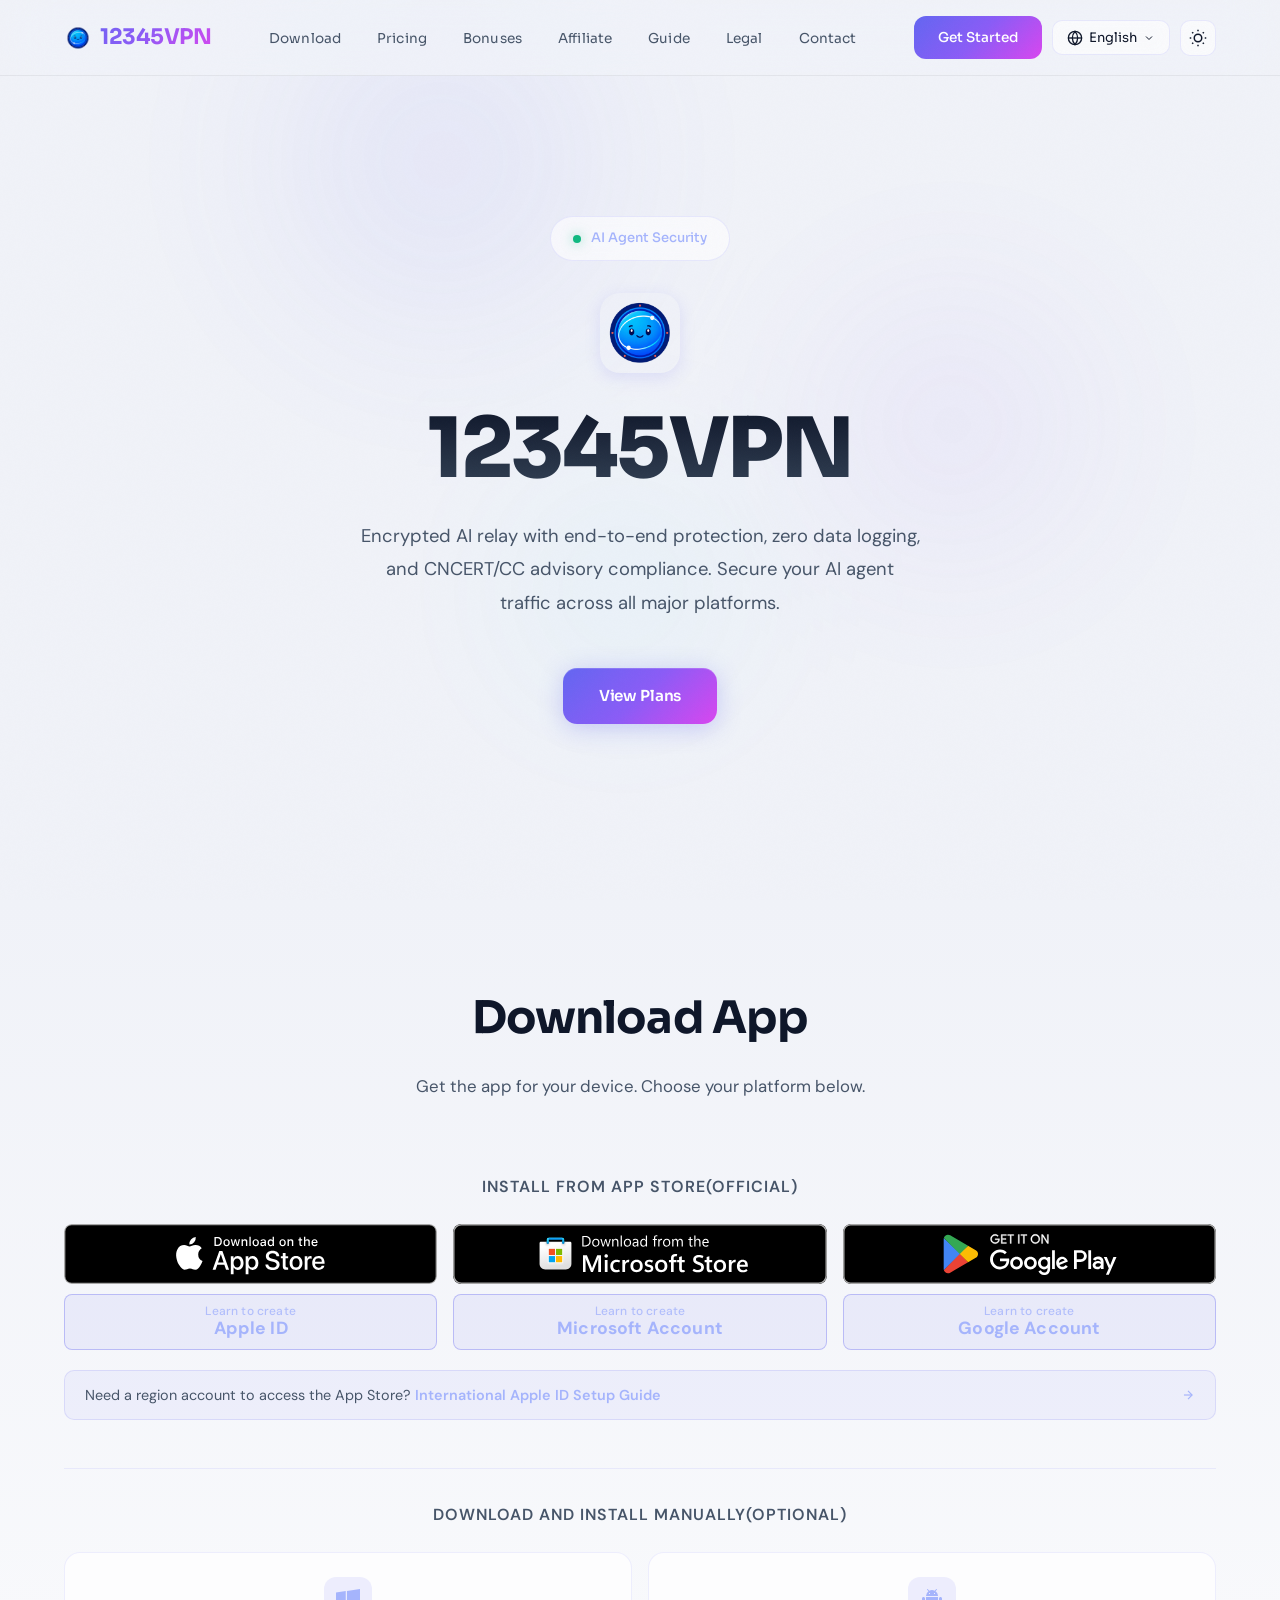
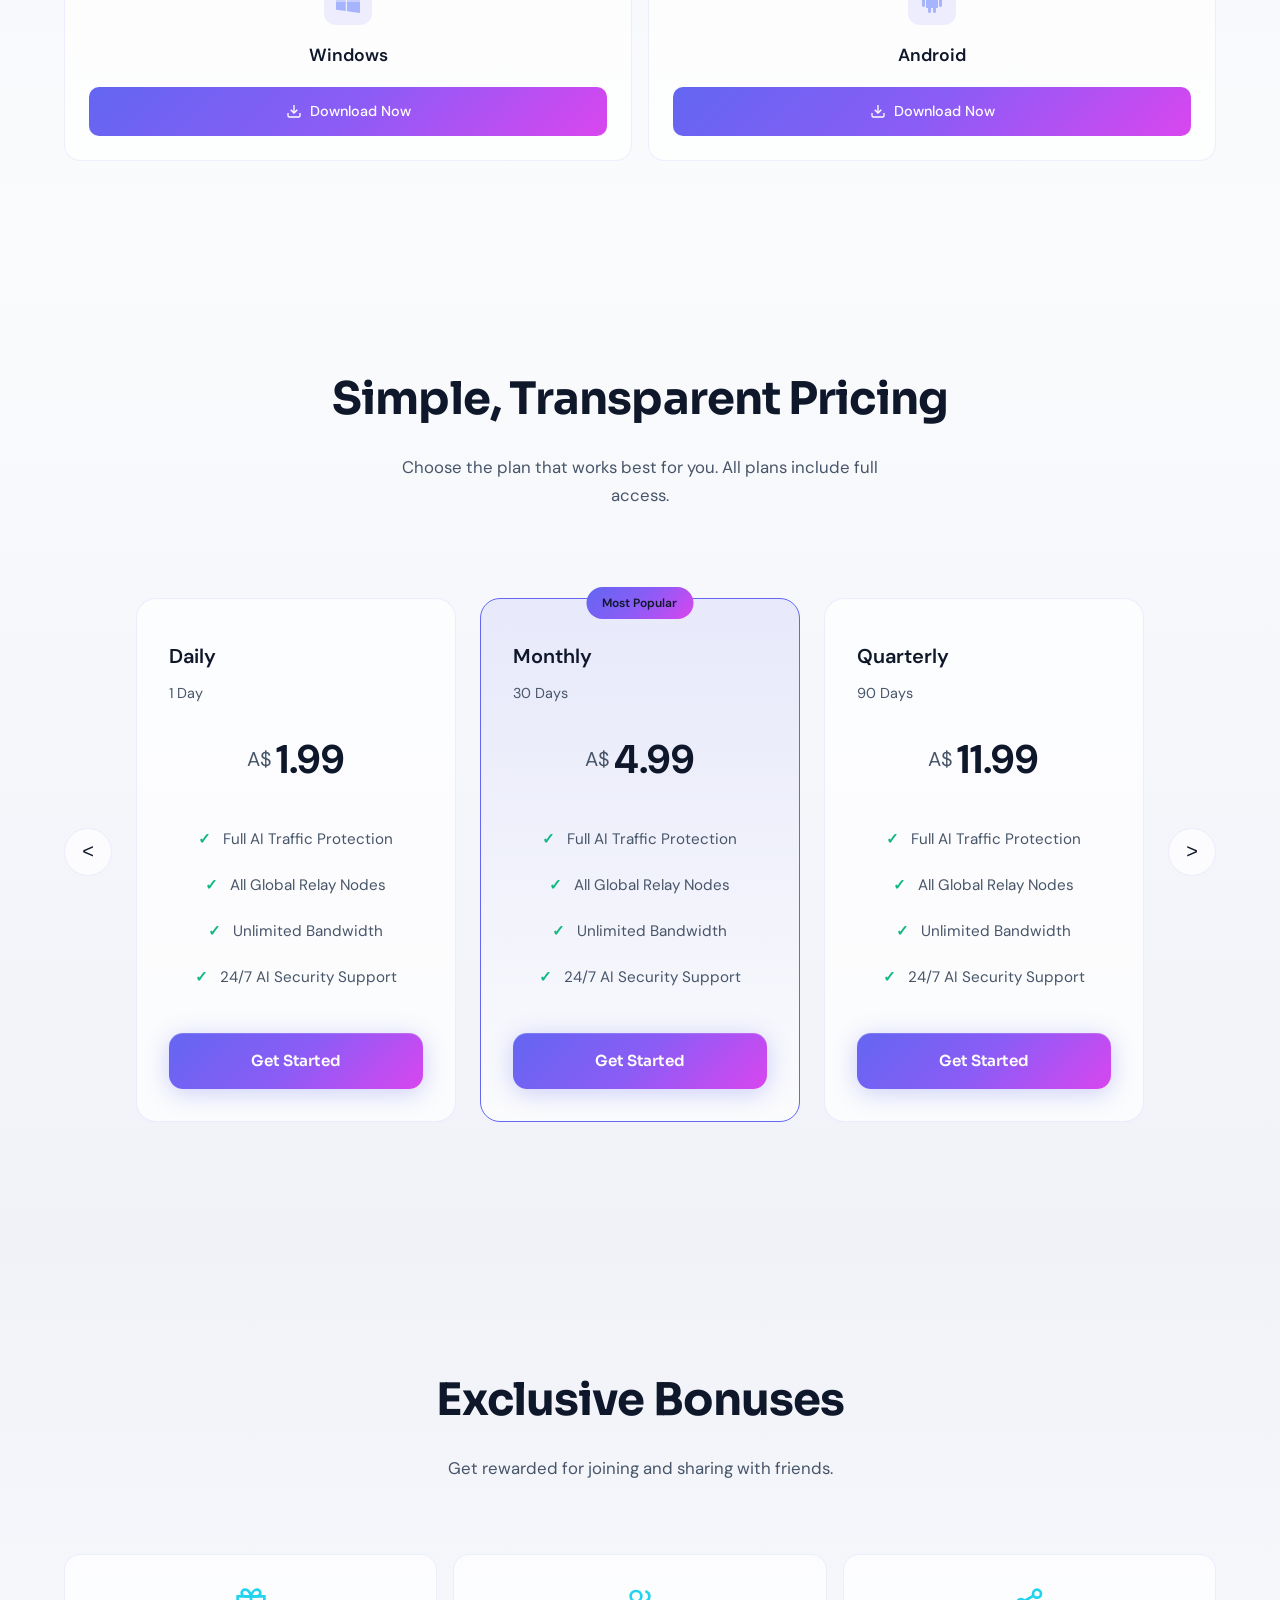
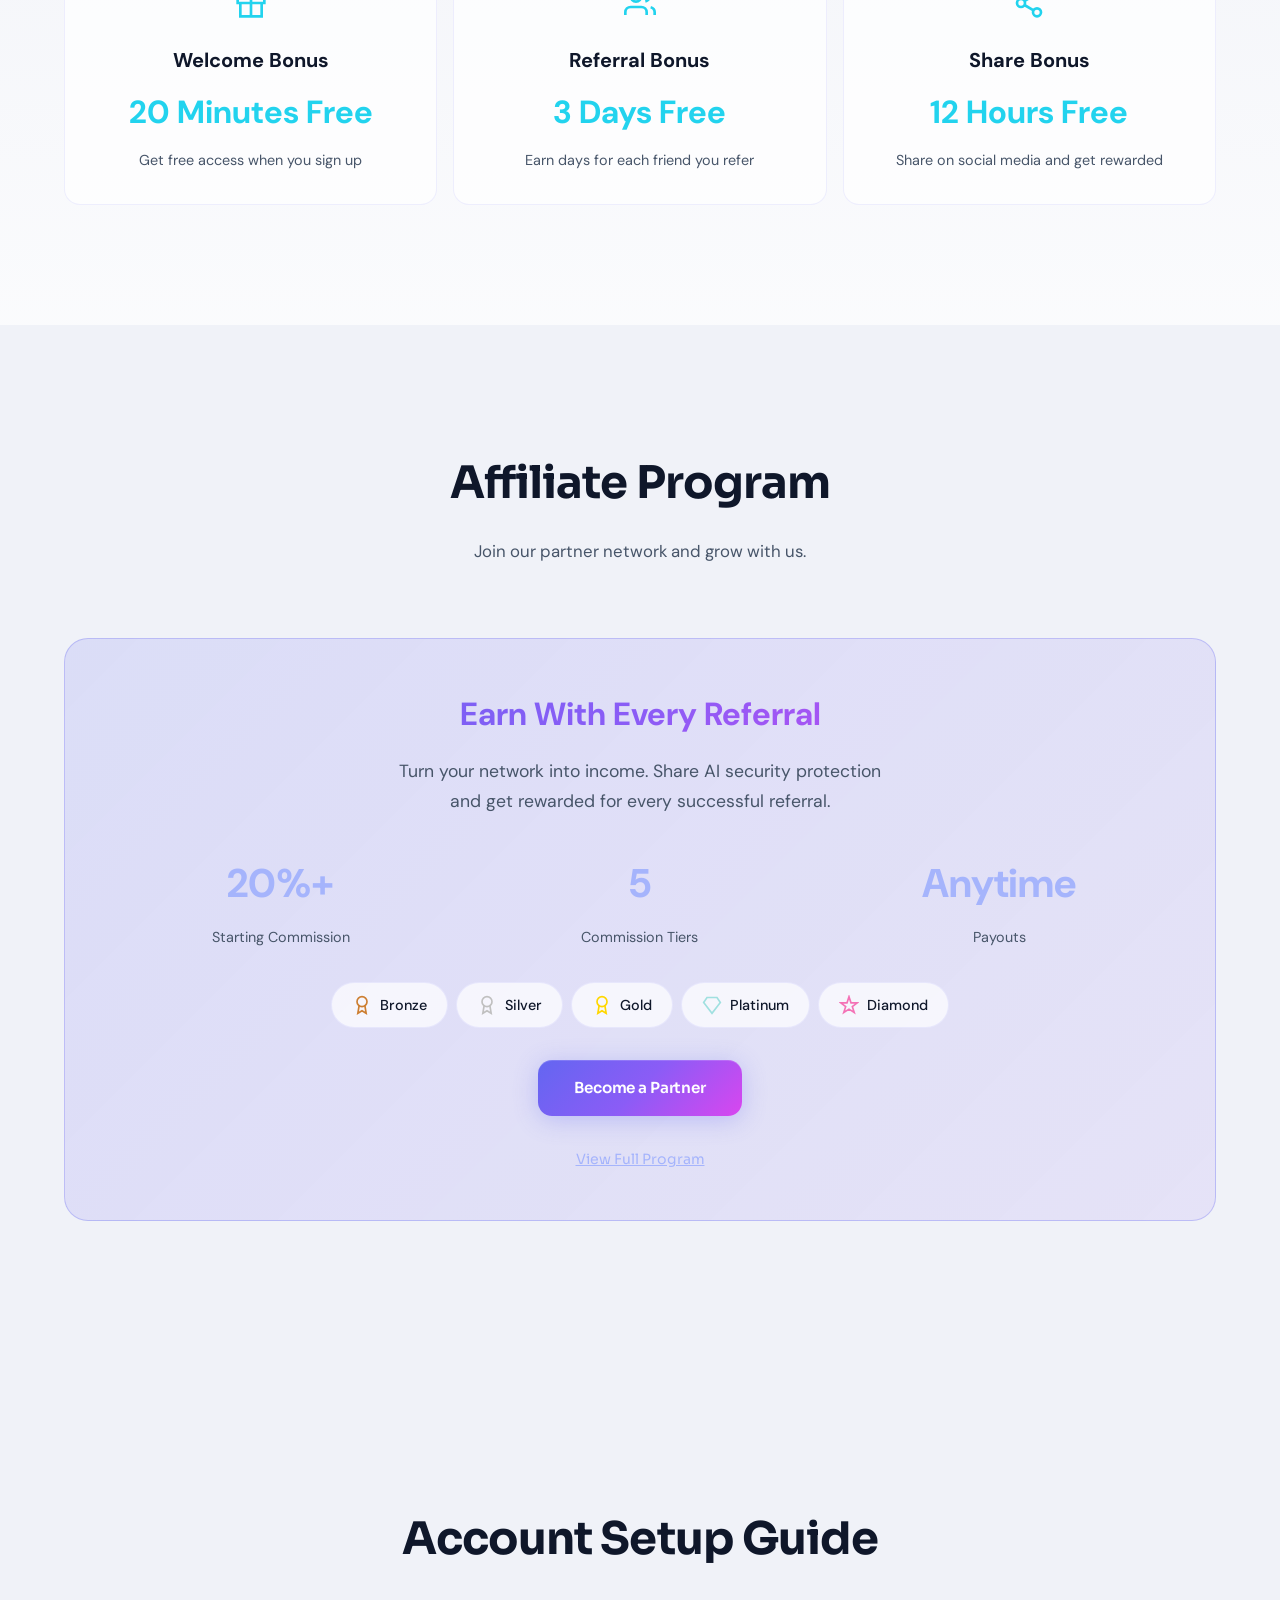
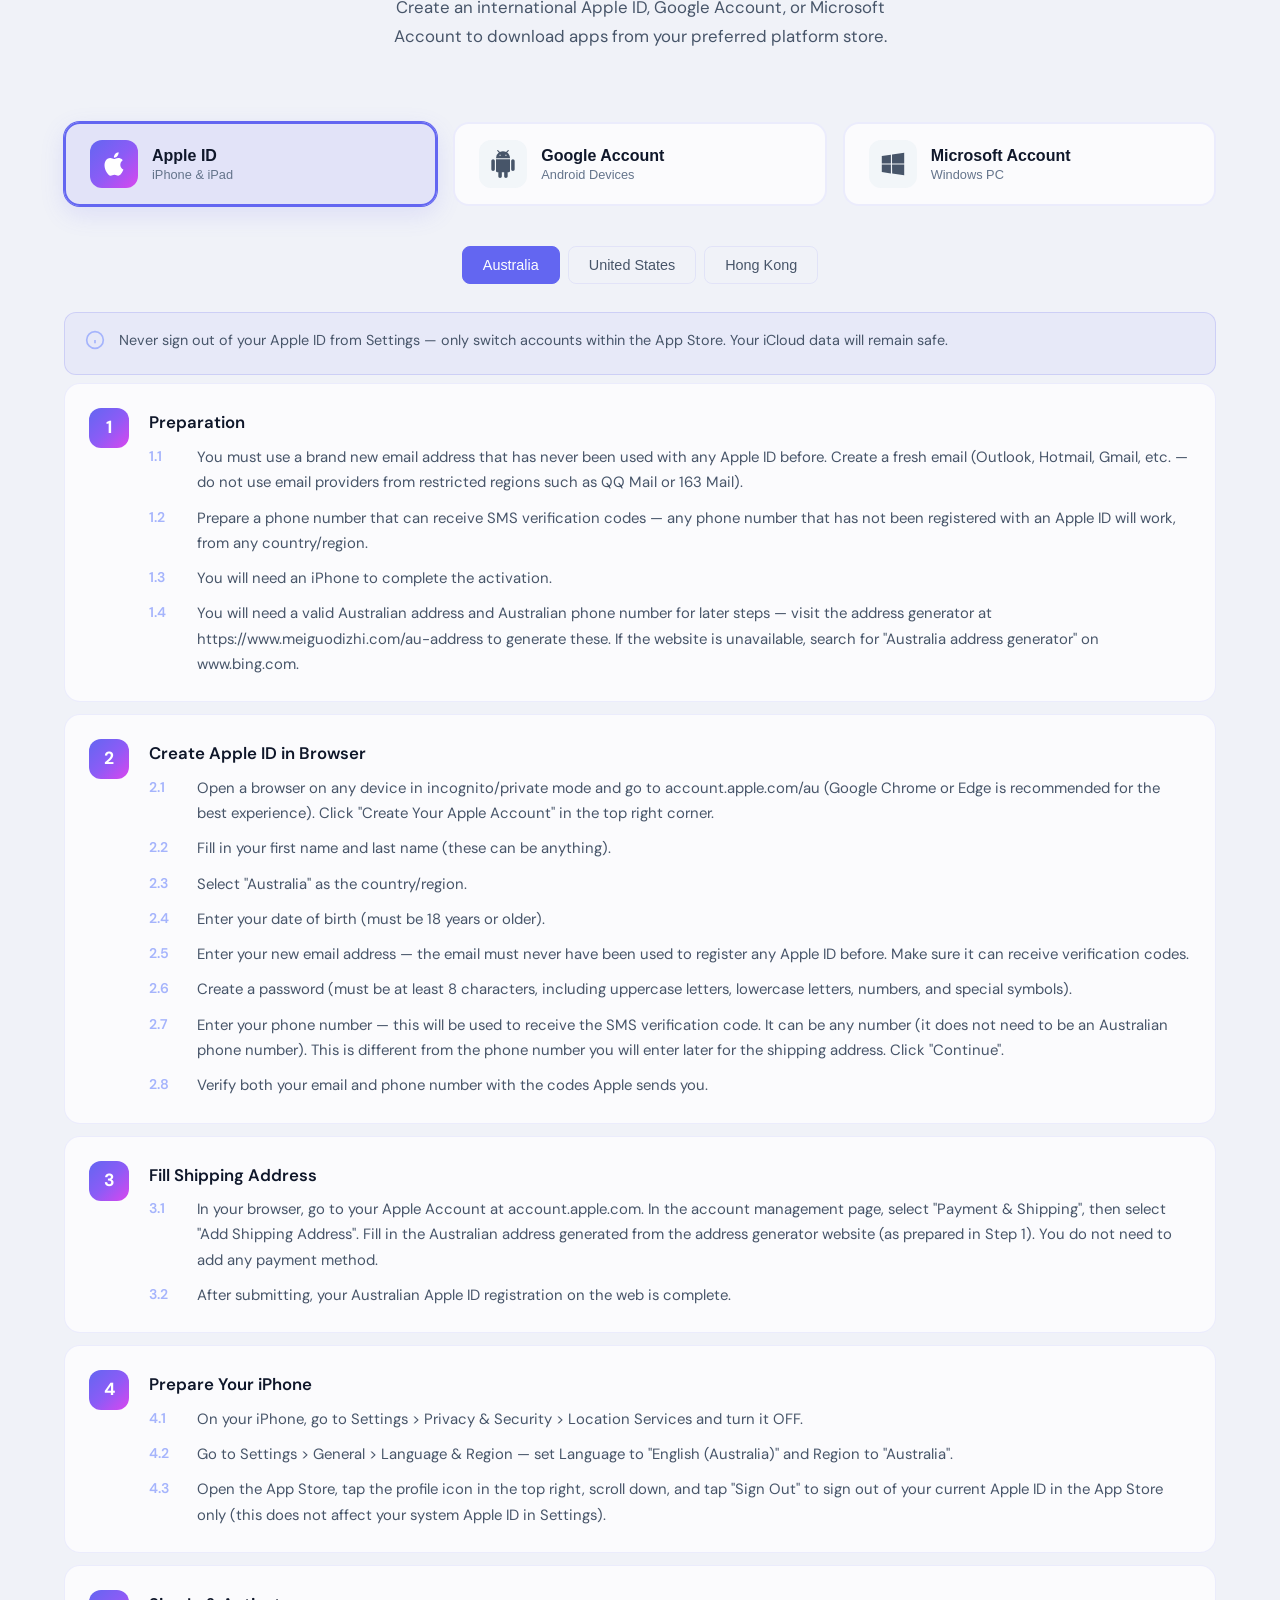
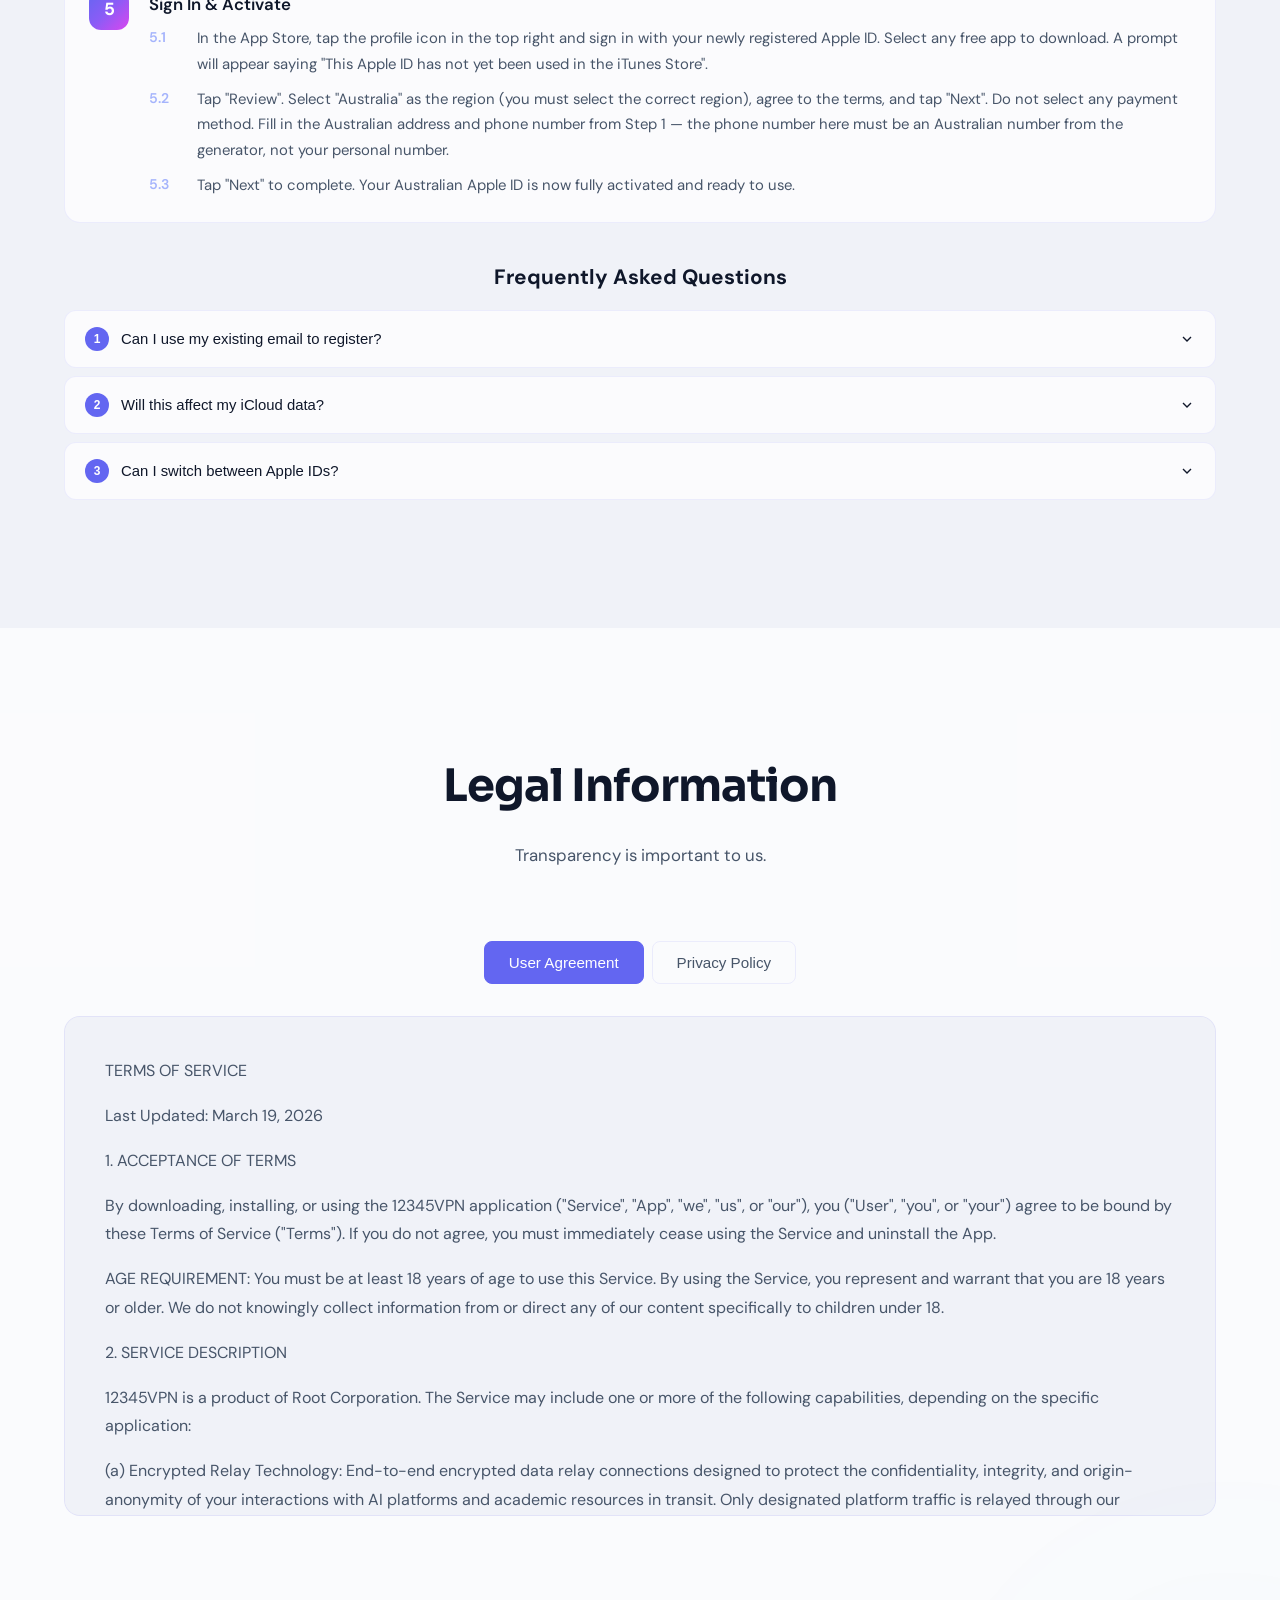
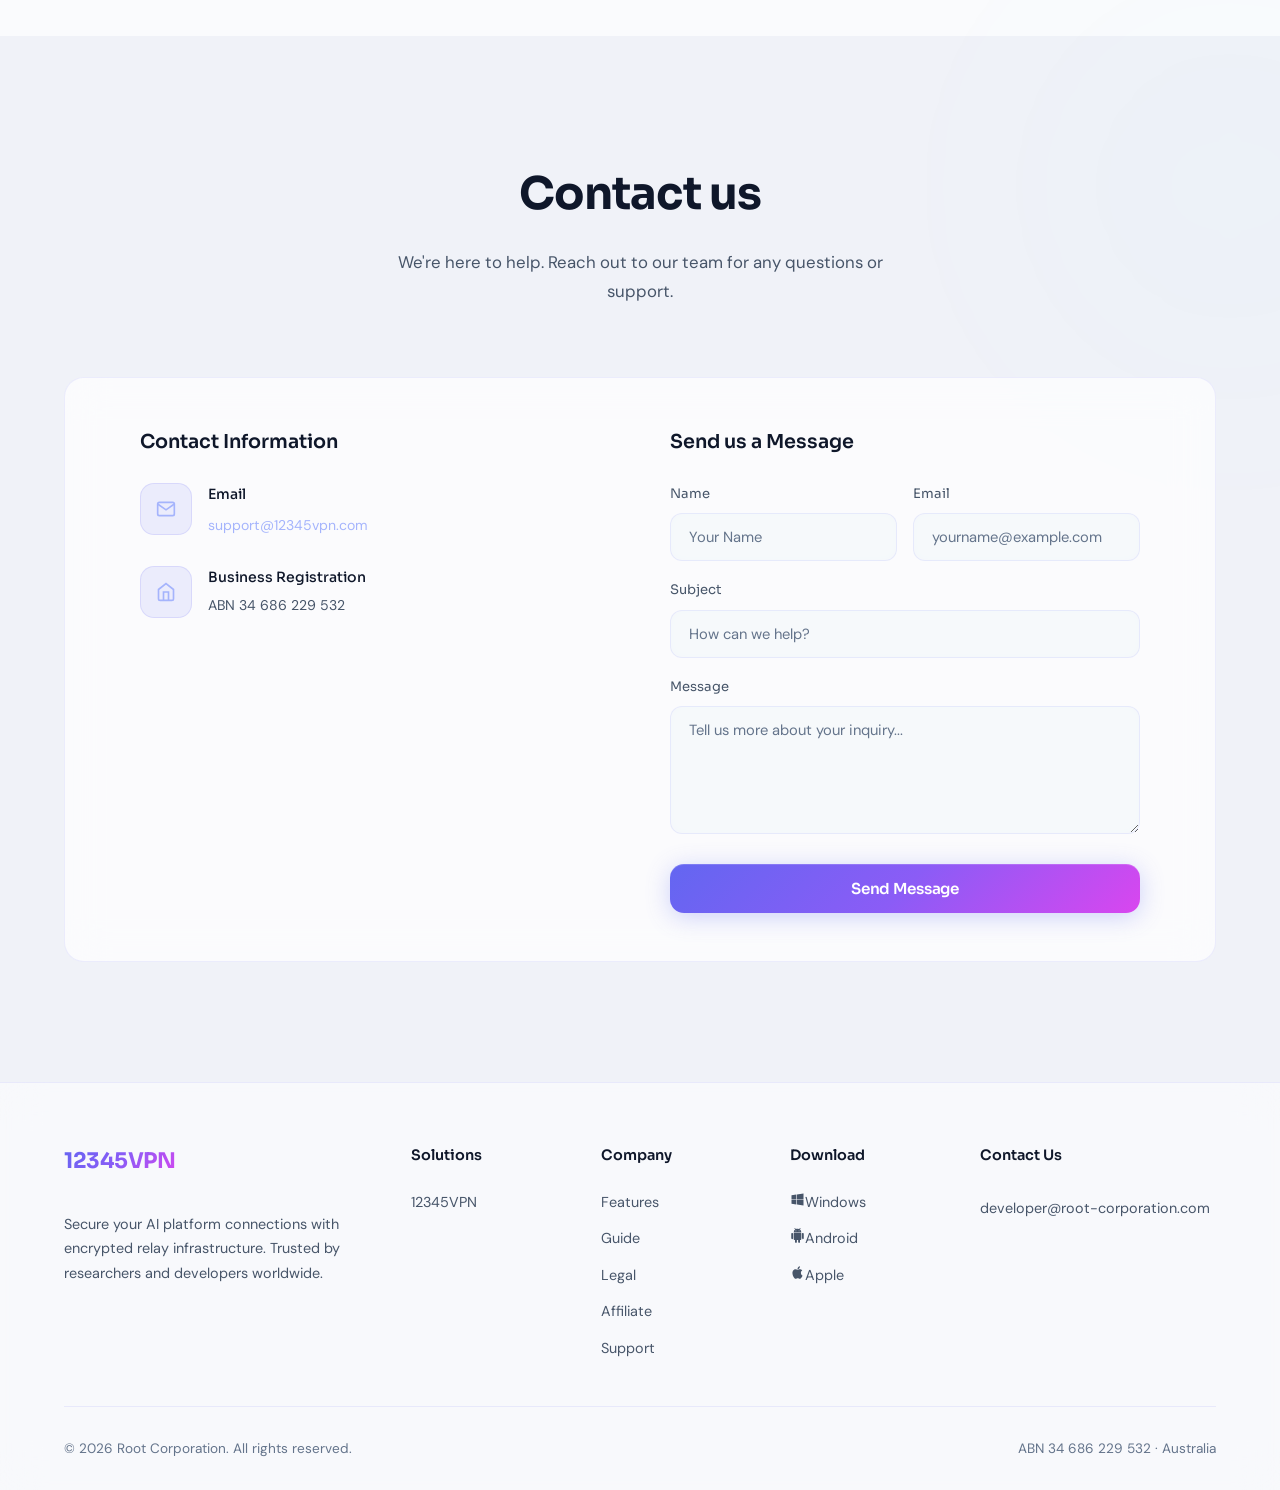
==== commit 59e7f090: "affiliate/bonuses: live-sync all rates from backend rule config - Commission matrix, tier requiremen" ====
--- a/index.html
+++ b/index.html
@@ -2478,10 +2478,47 @@
     });
 }
 
+// Bonuses (#bonuses): live day-counts from POST /v1/public/bonus.
+// data is an array [{name:'welcome_bonus'|'refer_bonus'|'share_bonus', days:Number}].
+// The unit label stays a data-i18n span so locale switches keep working; we pick the
+// best-fitting unit (days/hours/minutes) and swap the span's i18n key accordingly.
+function liveApplyBonuses(bonuses) {
+    if (!Array.isArray(bonuses) || bonuses.length === 0) { return; }
+    var byName = {};
+    bonuses.forEach(function (b) {
+        if (b && typeof b.name === 'string' && typeof b.days === 'number' && b.days >= 0) {
+            byName[b.name] = b.days;
+        }
+    });
+    var order = ['welcome_bonus', 'refer_bonus', 'share_bonus'];
+    var values = document.querySelectorAll('#bonuses .bonus-card .bonus-value');
+    values.forEach(function (el, i) {
+        var days = byName[order[i]];
+        if (typeof days !== 'number') { return; }
+        var num, key;
+        if (days >= 1) { num = days; key = 'bonuses.daysFree'; }
+        else if (days * 24 >= 1) { num = days * 24; key = 'bonuses.hoursFree'; }
+        else { num = days * 1440; key = 'bonuses.minutesFree'; }
+        num = Math.round(num * 10) / 10;
+        var span = el.querySelector('span[data-i18n]');
+        if (!span || !el.firstChild || el.firstChild.nodeType !== 3) { return; }
+        span.setAttribute('data-i18n', key);
+        if (window.I18n && typeof I18n.t === 'function') {
+            var label = I18n.t(key);
+            if (label) { span.textContent = label; }
+        }
+        el.firstChild.nodeValue = String(num) + ' ';
+    });
+}
+
 function initLiveConfig() {
     // Only run once the generator actually substituted the room constants.
     if (typeof API_BASE !== 'string' || typeof ROOM_HASH !== 'string') { return; }
     if (!API_BASE || !ROOM_HASH || API_BASE.indexOf('{{') === 0 || ROOM_HASH.indexOf('{{') === 0) { return; }
+
+    liveConfigFetch('/v1/public/bonus', 'POST')
+        .then(function (data) { liveApplyBonuses(data); })
+        .catch(function (e) { if (window.console) { console.warn('[live-config] bonuses', e); } });
 
     liveConfigFetch('/v1/public/pkg', 'GET')
         .then(function (data) { liveApplyPackages(data && data.pkgs); })
@@ -2517,6 +2554,13 @@
         setupGuideTabs();
         if (window.I18n) I18n.translatePage();
         setupGuideHint();
+        // The guide sits above #contact and starts empty, so filling it shifts #contact down
+        // after the browser already scrolled. If we arrived with a hash (e.g. index.html#contact
+        // from the affiliate page), re-scroll to it now that the layout height is final.
+        if (location.hash) {
+            var target = document.querySelector(location.hash);
+            if (target) target.scrollIntoView();
+        }
     });
 });
     </script>
